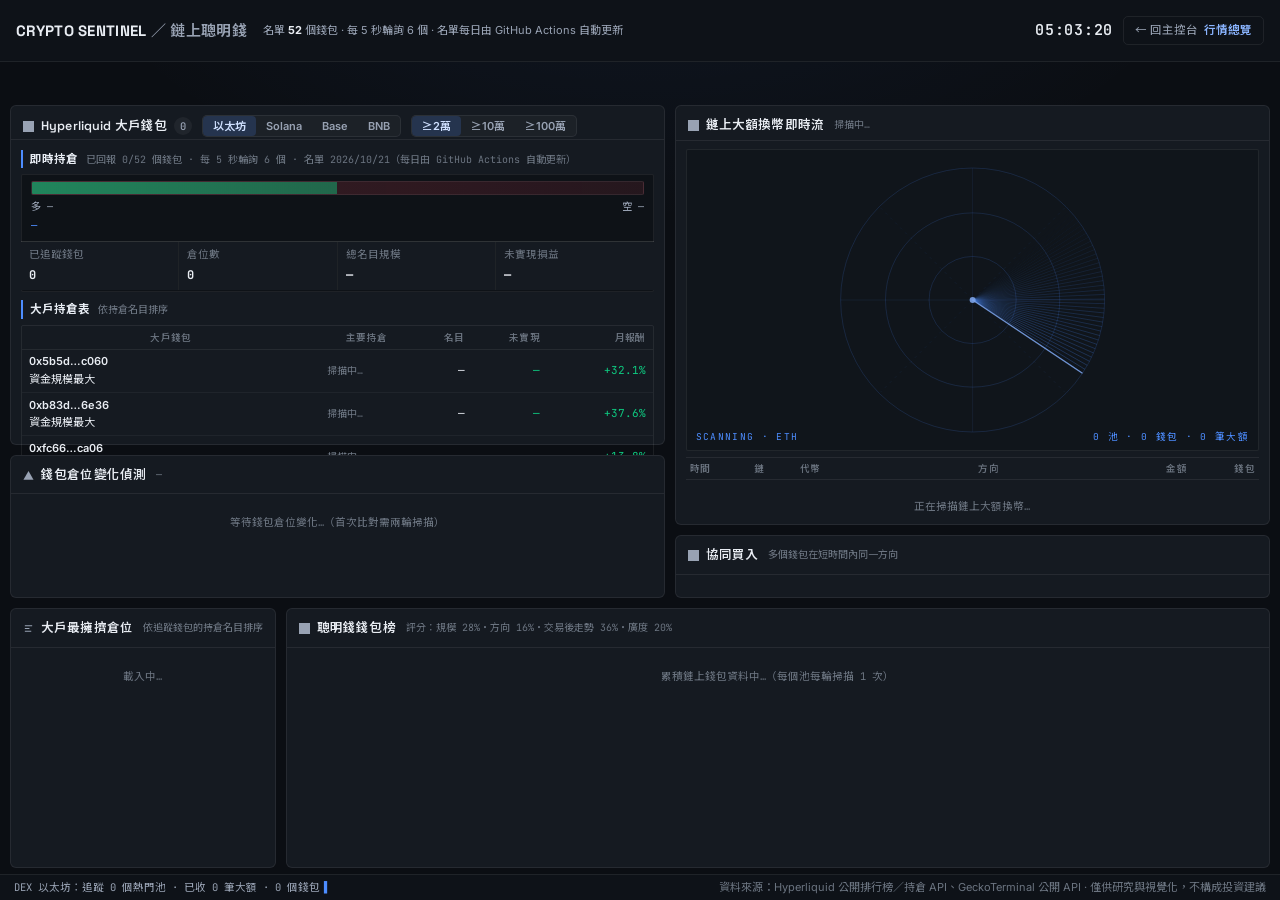
==== onchain.html @ c98b4476 "鏈上聰明錢追蹤改為獨立頁 onchain.html：抽出共用 chainboot.js、主控台改為精簡入口卡（不再輪詢鏈上資料）、S.fit 移到 util.js、面板 class 加 oc- 前綴避" ====
<!DOCTYPE html>
<html lang="zh-Hant">
<head>
<meta charset="UTF-8">
<meta name="viewport" content="width=device-width, initial-scale=1">
<title>鏈上聰明錢追蹤 · CRYPTO SENTINEL</title>
<meta name="description" content="鏈上聰明錢獨立監控頁：Hyperliquid 大戶錢包即時持倉與倉位變化偵測、DEX 大額換幣即時流、聰明錢錢包評分榜。">
<link rel="stylesheet" href="assets/css/fonts.css">
<link rel="stylesheet" href="assets/css/main.css">
<link rel="stylesheet" href="assets/css/fx.css">
<link rel="stylesheet" href="assets/css/v2.css">
<link rel="stylesheet" href="assets/css/v3.css">
<link rel="stylesheet" href="assets/css/onchain.css">
</head>
<body>

<!-- ── 頁首 ─────────────────────────────────────────────── -->
<div class="hud oc-hud">
  <div class="hud-brand">
    <h1><span class="dot"></span>CRYPTO SENTINEL <b>／ 鏈上聰明錢</b></h1>
  </div>
  <div class="oc-status" id="ocListMeta">名單載入中…</div>
  <div class="oc-actions">
    <div class="clock"><span id="ocClock">--:--:--</span><small id="ocDate">台北</small></div>
    <a class="oc-back" href="index.html">← 回主控台 <b>行情總覽</b></a>
  </div>
</div>

<div class="oc-note">
  <b>這一頁在追蹤什麼：</b>
  ① Hyperliquid 上大戶錢包的<b>即時持倉</b>（每 5 秒輪詢，倉位增減、平倉、翻倉都會變成事件）；
  ② 以太坊／Solana／Base／BNB 各鏈的<b>大額換幣即時流</b>（GeckoTerminal 熱門池逐池掃描，附錢包地址）；
  ③ 在鏈上頻繁操作且交易後價格上漲的<b>聰明錢錢包評分榜</b>。
  錢包標籤是<b>行為分類</b>（吸籌／派發／追高），不是地址身分認定。
</div>

<!-- ── 三欄主體 ─────────────────────────────────────────── -->
<main class="oc-page">

  <!-- 欄 A：大戶即時持倉 + 倉位變化 -->
  <section class="oc-col a">
    <div class="panel oc-grow">
      <div class="panel-head">
        <h2><i class="ic ic-chain"></i>Hyperliquid 大戶錢包<span class="count" id="chainCount">0</span></h2>
        <div class="seg seg-sm" id="chainSeg">
          <button data-chain="eth" class="on">以太坊</button>
          <button data-chain="solana">Solana</button>
          <button data-chain="base">Base</button>
          <button data-chain="bsc">BNB</button>
        </div>
        <div class="seg seg-sm" id="chainMin">
          <button data-min="20000" class="on">≥2萬</button>
          <button data-min="100000" title="DEX 大型換幣">≥10萬</button>
          <button data-min="1000000" title="鏈上巨鯨">≥100萬</button>
        </div>
      </div>
      <div class="chain-col">
        <div class="sub-head">
          <b>即時持倉</b>
          <span class="mini" id="hlMeta">—</span>
        </div>
        <div class="agg-wrap">
          <div class="agg-bar"><i id="aggFill"></i></div>
          <div class="agg-labels"><span id="aggLong">多 —</span><span id="aggRatio">—</span><span id="aggShort">空 —</span></div>
          <div class="agg-stats">
            <div><label>已追蹤錢包</label><b id="aggWallets">0</b></div>
            <div><label>倉位數</label><b id="aggPos">0</b></div>
            <div><label>總名目規模</label><b id="aggNotional">—</b></div>
            <div><label>未實現損益</label><b id="aggUpnl">—</b></div>
          </div>
        </div>
        <div class="sub-head"><b>大戶持倉表</b><span class="mini" id="hlTableNote">依持倉名目排序</span></div>
        <div class="hl-table-wrap">
          <table class="hl">
            <thead><tr><th>大戶錢包</th><th>主要持倉</th><th class="ta-r">名目</th><th class="ta-r">未實現</th><th class="ta-r">月報酬</th></tr></thead>
            <tbody id="hlBody"></tbody>
          </table>
        </div>
      </div>
    </div>

    <div class="panel oc-events">
      <div class="panel-head">
        <h2><i class="ic ic-alert"></i>錢包倉位變化偵測</h2>
        <span class="mini" id="hlEventMeta">—</span>
      </div>
      <div class="chain-col">
        <div class="hl-events" id="hlEvents"><div class="empty">等待錢包倉位變化…（首次比對需兩輪掃描）</div></div>
      </div>
    </div>
  </section>

  <!-- 欄 B：鏈上大額換幣即時流 -->
  <section class="oc-col b">
    <div class="panel oc-tape">
      <div class="panel-head">
        <h2><i class="ic ic-chain"></i>鏈上大額換幣即時流</h2>
        <span class="mini" id="dexMeta">掃描中…</span>
        <span class="mini" id="chainMeta"></span>
      </div>
      <div class="chain-col">
        <div class="radar-wrap">
          <canvas id="radar"></canvas>
          <div class="radar-hud">
            <span id="radarStatus">SCANNING</span>
            <span id="radarStat">—</span>
          </div>
        </div>
        <div class="chain-tape-head">
          <span>時間</span><span>鏈</span><span>代幣</span><span>方向</span><span class="ta-r">金額</span><span class="ta-r">錢包</span>
        </div>
        <div class="chain-tape" id="chainTape"><div class="empty">正在掃描鏈上大額換幣…</div></div>
      </div>
    </div>

    <div class="panel oc-cobuy">
      <div class="panel-head"><h2><i class="ic ic-smart"></i>協同買入</h2><span class="mini">多個錢包在短時間內同一方向</span></div>
      <div class="chain-col"><div class="cobuy" id="coBuyList"></div></div>
    </div>
  </section>

  <!-- 欄 C：擁擠倉位 + 錢包評分 -->
  <section class="oc-col c">
    <div class="panel oc-bars">
      <div class="panel-head"><h2><i class="ic ic-book"></i>大戶最擁擠倉位</h2><span class="mini" id="coinMeta">依追蹤錢包的持倉名目排序</span></div>
      <div class="chain-col"><div class="coin-bars" id="coinBars"><div class="empty">載入中…</div></div></div>
    </div>

    <div class="panel oc-wallets">
      <div class="panel-head">
        <h2><i class="ic ic-smart"></i>聰明錢錢包榜</h2>
        <span class="mini" id="walletMeta" title="分數＝交易規模 28% + 買賣方向 16% + 交易後價格變化 36% + 代幣廣度 20%">評分：規模 28%・方向 16%・交易後走勢 36%・廣度 20%</span>
      </div>
      <div class="chain-col"><div class="wallet-list" id="walletList"><div class="empty">累積鏈上錢包資料中…</div></div></div>
    </div>
  </section>
</main>

<div class="toasts" id="toasts" aria-live="polite"></div>
<div class="overlay" id="walletOverlay" hidden><div class="overlay-card" id="overlayCard"></div></div>

<div class="statusbar">
  <div class="ticker" id="statusTicker"><span>鏈上情報啟動中…</span></div>
  <div class="disc">資料來源：Hyperliquid 公開排行榜／持倉 API、GeckoTerminal 公開 API · 僅供研究與視覺化，不構成投資建議</div>
</div>

<script src="js/util.js"></script>
<script src="js/api.js"></script>
<script src="js/analytics.js"></script>
<script src="js/onchain.js"></script>
<script src="js/chainui.js"></script>
<script src="js/fx.js"></script>
<script src="js/chainboot.js"></script>
<script>
/* 獨立頁啟動：只跑鏈上子系統（不連行情 WebSocket、不抓全市場資料） */
(function () {
  const S = window.SENTINEL, U = S.util, OC = S.onchain;
  S.ready(function () {
    // 時鐘
    const ck = document.getElementById('ocClock'), dt = document.getElementById('ocDate');
    const tick = () => {
      const d = new Date();
      if (ck) ck.textContent = d.toLocaleTimeString('zh-TW', { hour12: false });
      if (dt) dt.textContent = '台北 · ' + d.toLocaleDateString('zh-TW');
    };
    tick(); setInterval(tick, 1000);

    // 雷達
    if (S.fx.initRadar) S.fx.initRadar(document.getElementById('radar'));

    // 名單狀態
    const lm = document.getElementById('ocListMeta');
    const showList = () => {
      const w = OC.hl.wallets;
      if (lm && w.length) lm.innerHTML = '名單 <b>' + w.length + '</b> 個錢包 · 每 5 秒輪詢 6 個 · 名單每日由 GitHub Actions 自動更新';
    };
    S.on('hl-wallets', showList);

    // 狀態列
    const tk = document.getElementById('statusTicker');
    setInterval(() => {
      if (!tk) return;
      const a = OC.hl.agg;
      const msgs = [
        a && a.wallets ? '鏈上大戶 ' + a.wallets + ' 個錢包 / ' + a.positions + ' 個倉位：多 $' + U.money(a.longUsd) + '、空 $' + U.money(a.shortUsd) : '大戶持倉載入中…',
        'DEX ' + OC.chainLabel(OC.dex.chain) + '：追蹤 ' + OC.dex.pools.length + ' 個熱門池 · 已收 ' + OC.dex.trades.length + ' 筆大額 · ' + OC.dex.wallets.size + ' 個錢包',
        '倉位變化事件 ' + OC.hl.events.length + ' 筆 · 錢包評分樣本 ' + OC.dex.wallets.size + ' 個'
      ];
      tk.innerHTML = '<span>' + msgs[Math.floor(Date.now() / 5000) % msgs.length] + '</span>';
    }, 1000);

    S.chainBoot.wire();
    S.chainBoot.initDom();
    S.chainBoot.start();
  });

  /* 自動化檢查用 */
  window.__SENTINEL_STATUS = () => ({
    page: 'onchain',
    wallets: OC.hl.wallets.length, states: OC.hl.states.size, polled: OC.hl.polled,
    agg: OC.hl.agg ? { wallets: OC.hl.agg.wallets, positions: OC.hl.agg.positions, longUsd: Math.round(OC.hl.agg.longUsd), shortUsd: Math.round(OC.hl.agg.shortUsd) } : null,
    hlRows: document.querySelectorAll('#hlBody tr').length,
    events: OC.hl.events.length, eventRows: document.querySelectorAll('#hlEvents .hle').length,
    dexChain: OC.dex.chain, dexPools: OC.dex.pools.length, dexTrades: OC.dex.trades.length, dexWallets: OC.dex.wallets.size,
    tapeRows: document.querySelectorAll('#chainTape .ctrow').length,
    walletRows: document.querySelectorAll('#walletList .wl').length,
    coinBars: document.querySelectorAll('#coinBars .coin-bar').length,
    radarPings: OC.radar.pings.length,
    hlSource: S.api.hlSource, hlNote: S.api.hlNote,
    errors: S.errors.slice(-10)
  });
})();
</script>
</body>
</html>
---- assets/css/fonts.css ----
/* ══════════════════════════════════════════════════════════
   CRYPTO SENTINEL — self-hosted webfonts（離線可用，執行期不連 CDN）
   Inter           UI / 內文        (latin subset)
   Space Grotesk   標題 / 顯示字     (latin subset)
   JetBrains Mono  數字 / 表格       (latin subset)
   Noto Sans TC    中文（只打包介面實際用到的字，跨機器外觀一致）
   重新產生：python scripts/fetch_fonts.py
   ══════════════════════════════════════════════════════════ */
@font-face{font-family:'Inter';font-style:normal;font-weight:400 700;font-display:swap;src:url('../fonts/Inter.woff2') format('woff2');unicode-range:U+0000-00FF,U+0131,U+0152-0153,U+02BB-02BC,U+02C6,U+02DA,U+02DC,U+0304,U+0308,U+0329,U+2000-206F,U+20AC,U+2122,U+2191,U+2193,U+2212,U+2215,U+FEFF,U+FFFD}
@font-face{font-family:'Space Grotesk';font-style:normal;font-weight:500 700;font-display:swap;src:url('../fonts/SpaceGrotesk.woff2') format('woff2');unicode-range:U+0000-00FF,U+0131,U+0152-0153,U+02BB-02BC,U+02C6,U+02DA,U+02DC,U+0304,U+0308,U+0329,U+2000-206F,U+20AC,U+2122,U+2191,U+2193,U+2212,U+2215,U+FEFF,U+FFFD}
@font-face{font-family:'JetBrains Mono';font-style:normal;font-weight:400 700;font-display:swap;src:url('../fonts/JetBrainsMono.woff2') format('woff2');unicode-range:U+0000-00FF,U+0131,U+0152-0153,U+02BB-02BC,U+02C6,U+02DA,U+02DC,U+0304,U+0308,U+0329,U+2000-206F,U+20AC,U+2122,U+2191,U+2193,U+2212,U+2215,U+FEFF,U+FFFD}
@font-face{font-family:'Noto Sans TC';font-style:normal;font-weight:300 900;font-display:swap;src:url('../fonts/NotoSansTC.woff2') format('woff2')}
---- assets/css/main.css ----
/* ══════════════════════════════════════════════════════════════
   CRYPTO SENTINEL — sci-fi monitoring terminal
   ══════════════════════════════════════════════════════════════ */
:root{
  --bg:#04060d;
  --bg2:#070c18;
  --panel:rgba(16,19,25,.72);
  --panel-solid:#0a1120;
  --panel-hi:rgba(24,44,72,.55);
  --line:rgba(77,141,255,.16);
  --line-2:rgba(77,141,255,.32);
  --cy:#4d8dff;
  --cy-2:#8ab4ff;
  --cy-dim:#2e4a78;
  --mg:#a78bfa;
  --gn:#0ecb81;
  --gn-dim:#0a925d;
  --rd:#ff4d6d;
  --am:#f5a524;
  --tx:#c6e4f2;
  --tx-2:#8fb2c9;
  --tx-3:#5d7d94;
  /* 字型策略（2026-10-21 定案）
     Inter           英文／數字內文          Space Grotesk  標題
     JetBrains Mono  數字、表格、價格        Noto Sans TC   中文（已打包子集）
     中文一定要排在 system-ui 前面：否則中文字元會落到系統字（Windows 微軟正黑體、
     macOS 蘋方、Linux 文泉驛），中英混排看起來就會像兩套骨架拼起來的。 */
  --mono:'JetBrains Mono','Noto Sans TC',ui-monospace,'SFMono-Regular',Consolas,monospace;
  --disp:'Space Grotesk','Inter','Noto Sans TC',system-ui,sans-serif;
  --ui:'Inter','Noto Sans TC',system-ui,-apple-system,'PingFang TC','Microsoft JhengHei UI',sans-serif;
  --cjk:'Noto Sans TC','PingFang TC','Microsoft JhengHei UI',-apple-system,sans-serif;
  --r:3px;
}
*{box-sizing:border-box;margin:0;padding:0}
html,body{height:100%}
body{
  background:var(--bg);
  color:var(--tx);
  font-family:var(--ui);
  font-size:13px;
  line-height:1.45;
  overflow:hidden;
  -webkit-font-smoothing:antialiased;
}
body::before{
  content:'';position:fixed;inset:0;z-index:0;pointer-events:none;
  background:
    radial-gradient(1100px 620px at 12% -8%, rgba(46,74,120,.22), transparent 60%),
    radial-gradient(900px 520px at 92% 6%, rgba(167,139,250,.13), transparent 60%),
    radial-gradient(1200px 800px at 50% 120%, rgba(14,203,129,.08), transparent 60%),
    linear-gradient(180deg,#04060d 0%,#060a14 45%,#04060d 100%);
}
#starfield{position:fixed;inset:0;z-index:1;pointer-events:none;opacity:.55}
.vignette{position:fixed;inset:0;z-index:2;pointer-events:none;
  background:radial-gradient(120% 100% at 50% 50%, transparent 45%, rgba(0,0,0,.55) 100%);}
.scanlines{position:fixed;inset:0;z-index:3;pointer-events:none;opacity:.35;
  background:repeating-linear-gradient(180deg,rgba(255,255,255,.028) 0 1px,transparent 1px 3px);
  mix-blend-mode:overlay;animation:scanmove 9s linear infinite}
@keyframes scanmove{from{background-position-y:0}to{background-position-y:180px}}
.corner-frame{position:fixed;inset:8px;z-index:4;pointer-events:none}
.corner-frame i{position:absolute;width:26px;height:26px;border:1px solid var(--line-2);opacity:.8}
.corner-frame i:nth-child(1){top:0;left:0;border-right:0;border-bottom:0}
.corner-frame i:nth-child(2){top:0;right:0;border-left:0;border-bottom:0}
.corner-frame i:nth-child(3){bottom:0;left:0;border-right:0;border-top:0}
.corner-frame i:nth-child(4){bottom:0;right:0;border-left:0;border-top:0}

::-webkit-scrollbar{width:8px;height:8px}
::-webkit-scrollbar-track{background:rgba(255,255,255,.03)}
::-webkit-scrollbar-thumb{background:linear-gradient(180deg,var(--cy-dim),rgba(46,74,120,.3));border-radius:4px}
::-webkit-scrollbar-thumb:hover{background:var(--cy-dim)}

/* ── boot ─────────────────────────────────────────────────── */
.boot{position:fixed;inset:0;z-index:100;display:flex;align-items:center;justify-content:center;
  background:radial-gradient(600px 400px at 50% 45%,#08131f,#04060d 70%);
  transition:opacity .7s ease, visibility .7s}
.boot.done{opacity:0;visibility:hidden}
.boot-inner{width:min(680px,88vw);text-align:left}
.boot-logo{font-family:var(--disp);font-weight:700;font-size:clamp(26px,4.4vw,46px);letter-spacing:.1em;
  color:#f2f5fa;text-shadow:0 0 26px rgba(77,141,255,.65)}
.boot-logo b{color:var(--cy);font-weight:900}
.boot-sub{font-family:var(--mono);color:var(--tx-3);letter-spacing:.22em;font-size:10px;margin:6px 0 22px}
.bootlog{font-family:var(--mono);font-size:12px;color:var(--tx-2);white-space:pre-wrap;height:168px;overflow:hidden;
  border-left:1px solid var(--line);padding-left:14px;
  background:linear-gradient(90deg,rgba(77,141,255,.05),transparent)}
.bootlog .ok{color:var(--gn)}
.bootlog .hi{color:var(--cy)}
.boot-bar{height:2px;background:rgba(77,141,255,.14);margin:16px 0 8px;overflow:hidden}
.boot-bar i{display:block;height:100%;width:0;background:linear-gradient(90deg,var(--cy),var(--mg));box-shadow:0 0 12px var(--cy)}
.boot-hint{font-family:var(--mono);font-size:10px;color:var(--tx-3);letter-spacing:.16em}
.boot.fail .boot-hint{color:var(--am)}

/* ── layout ───────────────────────────────────────────────── */
.hud{position:relative;z-index:10;display:flex;align-items:center;gap:18px;
  height:62px;padding:0 18px;border-bottom:1px solid var(--line);
  background:linear-gradient(180deg,rgba(14,17,23,.95),rgba(11,13,18,.7));
  backdrop-filter:blur(6px)}
.hud-brand{display:flex;align-items:center;gap:11px;min-width:270px}
.hud-brand .dot{width:9px;height:9px;border-radius:50%;background:var(--cy);box-shadow:0 0 12px var(--cy);
  animation:blip 2.4s ease-in-out infinite}
@keyframes blip{0%,100%{opacity:1;transform:scale(1)}50%{opacity:.35;transform:scale(.78)}}
.hud-brand h1{font-family:var(--disp);font-weight:700;font-size:17px;letter-spacing:.08em;color:#eef2f7;line-height:1}
.hud-brand h1 b{color:var(--cy);font-weight:700}
.hud-brand p{font-size:10.5px;color:var(--tx-3);letter-spacing:.08em;margin-top:3px}
.hud-stats{display:flex;gap:6px;flex:1;overflow:hidden}
.stat{flex:1;min-width:0;padding:5px 10px;border:1px solid var(--line);border-radius:var(--r);
  background:linear-gradient(180deg,rgba(77,141,255,.05),transparent)}
.stat label{display:block;font-size:9.5px;color:var(--tx-3);letter-spacing:.1em}
.stat b{display:block;font-family:var(--mono);font-size:13.5px;color:#eef2f7;white-space:nowrap;overflow:hidden;text-overflow:ellipsis}
.stat b.up{color:var(--gn)} .stat b.down{color:var(--rd)} .stat b.warn{color:var(--am)}
.hud-right{display:flex;align-items:center;gap:14px}
.clock{text-align:right}
.clock span{font-family:var(--mono);font-size:19px;color:var(--cy-2);text-shadow:0 0 14px rgba(77,141,255,.5);letter-spacing:.05em}
.clock small{display:block;font-size:9.5px;color:var(--tx-3);letter-spacing:.14em}
.pills{display:flex;flex-direction:column;gap:4px;align-items:flex-end}
.pill{display:inline-flex;align-items:center;gap:6px;font-family:var(--mono);font-size:9.5px;letter-spacing:.1em;
  padding:2px 8px;border:1px solid var(--line);border-radius:var(--r);color:var(--tx-2);white-space:nowrap}
.pill i{width:6px;height:6px;border-radius:50%;background:var(--tx-3)}
.pill[data-state="ok"]{color:var(--gn);border-color:rgba(14,203,129,.35)}
.pill[data-state="ok"] i{background:var(--gn);box-shadow:0 0 8px var(--gn)}
.pill[data-state="wait"]{color:var(--am);border-color:rgba(245,165,36,.3)}
.pill[data-state="wait"] i{background:var(--am);animation:blip 1s infinite}
.pill[data-state="off"]{color:var(--rd);border-color:rgba(246,70,93,.35)}
.pill[data-state="off"] i{background:var(--rd)}
#pillVer{color:var(--tx-3)}

/* 檢視切換：市場行情（三欄）／鏈上大戶（整頁） */
.viewtabs{position:relative;z-index:10;display:flex;align-items:center;gap:8px;height:42px;
  padding:0 16px;border-bottom:1px solid var(--line);
  background:linear-gradient(180deg,rgba(14,17,23,.92),rgba(11,13,18,.55));backdrop-filter:blur(6px)}
.vtab{display:inline-flex;align-items:center;gap:7px;height:28px;padding:0 14px;font-family:var(--ui);
  font-size:12px;font-weight:600;letter-spacing:.03em;color:var(--tx-2);background:rgba(255,255,255,.02);
  border:1px solid var(--line);border-radius:var(--r);cursor:pointer;transition:.18s}
.vtab .ic{background:currentColor;opacity:.9}
.vtab:hover{color:var(--cy-2);border-color:var(--line-2);background:rgba(77,141,255,.07)}
.vtab.on{color:#0b0e13;background:linear-gradient(180deg,var(--cy),#3b7bff);border-color:transparent;
  box-shadow:0 0 18px -5px rgba(77,141,255,.85)}
.vtab-badge{font-family:var(--mono);font-size:10.5px;padding:0 6px;border-radius:2px;
  background:rgba(0,0,0,.3);color:inherit}
.vt-meta{margin-left:auto;font-family:var(--mono);font-size:10px;color:var(--tx-3);
  white-space:nowrap;overflow:hidden;text-overflow:ellipsis}

.views{position:relative;z-index:10;padding:10px;height:calc(100vh - 62px - 42px - 26px)}
.view{display:grid;gap:10px;height:100%;min-height:0}
.view[hidden]{display:none}
.view-market{grid-template-columns:346px minmax(0,1fr) 372px}
.view-onchain{grid-template-columns:minmax(0,1fr)}
.col{display:flex;flex-direction:column;gap:10px;min-height:0;min-width:0}
.col-a{overflow:hidden}
.col-b{overflow-y:auto;overflow-x:hidden;padding-right:2px}
.col-c{overflow-y:auto;overflow-x:hidden;padding-right:2px}
/* 面板是 flex 子項時不可壓縮（min-height:0 + flex-shrink:1 會把面板壓成 2px，
   內容因此溢出到視窗外、整區看不到） */
.col-b>*,.col-c>*{flex:0 0 auto}
.row2{display:grid;grid-template-columns:minmax(0,1.15fr) minmax(0,1fr);gap:10px}

/* ── panels ───────────────────────────────────────────────── */
.panel{position:relative;background:var(--panel);border:1px solid var(--line);border-radius:var(--r);
  backdrop-filter:blur(5px);display:flex;flex-direction:column;min-height:0;
  box-shadow:0 0 0 1px rgba(0,0,0,.35) inset, 0 10px 30px -18px rgba(0,0,0,.9);
  animation:panelIn .55s cubic-bezier(.16,.84,.34,1) both}
.panel::before,.panel::after{content:'';position:absolute;width:12px;height:12px;pointer-events:none;opacity:.85}
.panel::before{top:-1px;left:-1px;border-top:1.5px solid var(--cy);border-left:1.5px solid var(--cy)}
.panel::after{bottom:-1px;right:-1px;border-bottom:1.5px solid var(--cy);border-right:1.5px solid var(--cy)}
@keyframes panelIn{from{opacity:0;transform:translateY(10px) scale(.995)}to{opacity:1;transform:none}}
.panel-grow{flex:1;min-height:0}
.panel-head{display:flex;align-items:center;gap:10px;padding:8px 11px;border-bottom:1px solid var(--line);
  background:linear-gradient(90deg,rgba(77,141,255,.07),transparent 70%);flex-wrap:wrap}
.panel-head h2{font-family:var(--disp);font-size:12.5px;font-weight:700;letter-spacing:.055em;color:#e6ebf2;
  display:flex;align-items:center;gap:7px;text-transform:uppercase}
.panel-head h2 .count{font-family:var(--mono);font-size:10px;color:var(--cy);background:rgba(77,141,255,.12);
  border:1px solid var(--line-2);border-radius:2px;padding:0 5px;letter-spacing:0}
.mini{font-family:var(--mono);font-size:9.5px;color:var(--tx-3);letter-spacing:.05em}
.panel-foot{padding:6px 11px;border-top:1px solid var(--line);font-family:var(--mono);font-size:10px;color:var(--tx-3);
  display:flex;gap:10px;flex-wrap:wrap}
.panel-foot b{color:var(--cy)}
.ic{width:12px;height:12px;display:inline-block;background:var(--cy);opacity:.85;
  -webkit-mask-size:contain;mask-size:contain;-webkit-mask-repeat:no-repeat;mask-repeat:no-repeat;
  -webkit-mask-position:center;mask-position:center}
.ic-scan{-webkit-mask-image:url("data:image/svg+xml,%3Csvg xmlns='http://www.w3.org/2000/svg' viewBox='0 0 24 24' fill='none' stroke='black' stroke-width='2.4'%3E%3Cpath d='M3 12h4l2-5 3 10 2-5h7'/%3E%3C/svg%3E");mask-image:url("data:image/svg+xml,%3Csvg xmlns='http://www.w3.org/2000/svg' viewBox='0 0 24 24' fill='none' stroke='black' stroke-width='2.4'%3E%3Cpath d='M3 12h4l2-5 3 10 2-5h7'/%3E%3C/svg%3E")}
.ic-book{-webkit-mask-image:url("data:image/svg+xml,%3Csvg xmlns='http://www.w3.org/2000/svg' viewBox='0 0 24 24' fill='none' stroke='black' stroke-width='2.2'%3E%3Cpath d='M4 6h16M4 12h10M4 18h14'/%3E%3C/svg%3E");mask-image:url("data:image/svg+xml,%3Csvg xmlns='http://www.w3.org/2000/svg' viewBox='0 0 24 24' fill='none' stroke='black' stroke-width='2.2'%3E%3Cpath d='M4 6h16M4 12h10M4 18h14'/%3E%3C/svg%3E")}
.ic-heat{-webkit-mask-image:url("data:image/svg+xml,%3Csvg xmlns='http://www.w3.org/2000/svg' viewBox='0 0 24 24' fill='black'%3E%3Crect x='3' y='4' width='5' height='16' opacity='.5'/%3E%3Crect x='10' y='7' width='4' height='13' opacity='.85'/%3E%3Crect x='16' y='3' width='5' height='17'/%3E%3C/svg%3E");mask-image:url("data:image/svg+xml,%3Csvg xmlns='http://www.w3.org/2000/svg' viewBox='0 0 24 24' fill='black'%3E%3Crect x='3' y='4' width='5' height='16' opacity='.5'/%3E%3Crect x='10' y='7' width='4' height='13' opacity='.85'/%3E%3Crect x='16' y='3' width='5' height='17'/%3E%3C/svg%3E")}
.ic-brain{-webkit-mask-image:url("data:image/svg+xml,%3Csvg xmlns='http://www.w3.org/2000/svg' viewBox='0 0 24 24' fill='none' stroke='black' stroke-width='2'%3E%3Ccircle cx='12' cy='12' r='8'/%3E%3Cpath d='M12 4v16M4 12h16'/%3E%3C/svg%3E");mask-image:url("data:image/svg+xml,%3Csvg xmlns='http://www.w3.org/2000/svg' viewBox='0 0 24 24' fill='none' stroke='black' stroke-width='2'%3E%3Ccircle cx='12' cy='12' r='8'/%3E%3Cpath d='M12 4v16M4 12h16'/%3E%3C/svg%3E")}
.ic-whale{-webkit-mask-image:url("data:image/svg+xml,%3Csvg xmlns='http://www.w3.org/2000/svg' viewBox='0 0 24 24' fill='black'%3E%3Cpath d='M2 14c4 0 6-6 10-6s6 3 10 3v3c-6 0-9 4-13 4-3 0-6-1-7-4z'/%3E%3C/svg%3E");mask-image:url("data:image/svg+xml,%3Csvg xmlns='http://www.w3.org/2000/svg' viewBox='0 0 24 24' fill='black'%3E%3Cpath d='M2 14c4 0 6-6 10-6s6 3 10 3v3c-6 0-9 4-13 4-3 0-6-1-7-4z'/%3E%3C/svg%3E")}
.ic-pos{-webkit-mask-image:url("data:image/svg+xml,%3Csvg xmlns='http://www.w3.org/2000/svg' viewBox='0 0 24 24' fill='none' stroke='black' stroke-width='2'%3E%3Cpath d='M4 20V9M10 20V4M16 20v-7M22 20H2'/%3E%3C/svg%3E");mask-image:url("data:image/svg+xml,%3Csvg xmlns='http://www.w3.org/2000/svg' viewBox='0 0 24 24' fill='none' stroke='black' stroke-width='2'%3E%3Cpath d='M4 20V9M10 20V4M16 20v-7M22 20H2'/%3E%3C/svg%3E")}
.ic-liq{-webkit-mask-image:url("data:image/svg+xml,%3Csvg xmlns='http://www.w3.org/2000/svg' viewBox='0 0 24 24' fill='black'%3E%3Cpath d='M13 2 4 14h6l-1 8 9-12h-6z'/%3E%3C/svg%3E");mask-image:url("data:image/svg+xml,%3Csvg xmlns='http://www.w3.org/2000/svg' viewBox='0 0 24 24' fill='black'%3E%3Cpath d='M13 2 4 14h6l-1 8 9-12h-6z'/%3E%3C/svg%3E")}
.ic-alert{-webkit-mask-image:url("data:image/svg+xml,%3Csvg xmlns='http://www.w3.org/2000/svg' viewBox='0 0 24 24' fill='black'%3E%3Cpath d='M12 2 1 21h22z'/%3E%3C/svg%3E");mask-image:url("data:image/svg+xml,%3Csvg xmlns='http://www.w3.org/2000/svg' viewBox='0 0 24 24' fill='black'%3E%3Cpath d='M12 2 1 21h22z'/%3E%3C/svg%3E")}

/* ── segmented controls ───────────────────────────────────── */
.seg{display:inline-flex;border:1px solid var(--line);border-radius:var(--r);overflow:hidden;background:rgba(0,0,0,.3)}
.seg button{font-family:var(--ui);font-weight:600;font-size:11px;letter-spacing:.04em;color:var(--tx-3);
  background:transparent;border:0;border-right:1px solid var(--line);padding:3px 9px;cursor:pointer;transition:.18s}
.seg button:last-child{border-right:0}
.seg button:hover{color:var(--cy-2);background:rgba(77,141,255,.08)}
.seg button.on{color:#0b0e13;background:linear-gradient(180deg,var(--cy),#3b7bff);font-weight:700;
  box-shadow:0 0 14px -2px rgba(77,141,255,.6)}
.seg-sm button{font-size:10px;padding:2px 7px}
.ghost{font-family:var(--ui);font-size:10.5px;color:var(--tx-3);background:transparent;
  border:1px solid var(--line);border-radius:var(--r);padding:2px 8px;cursor:pointer}
.ghost:hover{color:var(--rd);border-color:rgba(246,70,93,.4)}

/* ── scanner ──────────────────────────────────────────────── */
.scan-filter{display:flex;gap:8px;align-items:center;padding:8px 11px 0}
.scan-filter input{flex:1;background:rgba(0,0,0,.45);border:1px solid var(--line);border-radius:var(--r);
  color:var(--tx);font-family:var(--mono);font-size:11.5px;padding:5px 9px;outline:none}
.scan-filter input:focus{border-color:var(--line-2);box-shadow:0 0 12px -3px var(--cy)}
.scan-filter input::placeholder{color:var(--tx-3)}
.chk{display:flex;align-items:center;gap:5px;font-size:10.5px;color:var(--tx-3);white-space:nowrap;cursor:pointer}
.chk input{accent-color:var(--cy)}
.breadth{display:flex;height:5px;margin:8px 11px 0;border-radius:3px;overflow:hidden;background:rgba(255,255,255,.06)}
.breadth i{display:block;height:100%;transition:width .6s cubic-bezier(.2,.9,.3,1)}
.breadth i.b{background:linear-gradient(90deg,#0a925d,var(--gn))}
.breadth i.f{background:linear-gradient(90deg,#7a5210,var(--am))}
.breadth i.s{background:linear-gradient(90deg,#7d2230,var(--rd))}
.table-wrap{flex:1;overflow-y:auto;overflow-x:hidden;margin-top:6px;min-height:0}
table{width:100%;border-collapse:separate;border-spacing:0;font-family:var(--mono);font-size:11.5px}
.ta-l{text-align:left}.ta-r{text-align:right}.ta-c{text-align:center}
.scan thead th{position:sticky;top:0;z-index:2;background:linear-gradient(180deg,#0b1524,#0a1120);
  color:var(--tx-3);font-family:var(--ui);font-weight:600;font-size:10px;letter-spacing:.08em;
  padding:5px 8px;border-bottom:1px solid var(--line);text-transform:uppercase}
.scan tbody tr{cursor:pointer;transition:background .15s}
.scan tbody tr:hover{background:rgba(77,141,255,.07)}
.scan tbody tr.sel{background:linear-gradient(90deg,rgba(77,141,255,.16),rgba(77,141,255,.02));
  box-shadow:inset 2px 0 0 var(--cy)}
.scan tbody td{padding:4px 8px;border-bottom:1px solid rgba(77,141,255,.07);white-space:nowrap;position:relative}
.scan .sym{display:flex;align-items:center;gap:6px;font-family:var(--ui);font-weight:600;color:#e9edf3;font-size:12px}
.scan .sym em{font-style:normal;color:var(--tx-3);font-size:9.5px;font-family:var(--mono)}
.scan .rk{color:var(--tx-3);font-size:9px;min-width:16px;display:inline-block;text-align:right}
.up{color:var(--gn)} .down{color:var(--rd)} .flat{color:var(--tx-2)}
.flash-up{animation:flashUp .9s ease-out}
.flash-down{animation:flashDown .9s ease-out}
@keyframes flashUp{0%{background:rgba(14,203,129,.42)}100%{background:transparent}}
@keyframes flashDown{0%{background:rgba(246,70,93,.38)}100%{background:transparent}}
.spark{width:56px;height:16px;display:block}
.smbadge{font-family:var(--mono);font-size:10px;padding:1px 5px;border-radius:2px;border:1px solid transparent}
.smbadge.bull{color:var(--gn);background:rgba(14,203,129,.12);border-color:rgba(14,203,129,.3)}
.smbadge.bear{color:var(--rd);background:rgba(246,70,93,.12);border-color:rgba(246,70,93,.3)}
.smbadge.neu{color:var(--tx-3);background:rgba(255,255,255,.05)}

/* ── chart ────────────────────────────────────────────────── */
.chart-panel{flex:0 0 auto}
.sym-block{display:flex;align-items:baseline;gap:8px}
.sym-block h2{font-size:16px;letter-spacing:.06em}
.sym-tag{font-family:var(--mono);font-size:9px;color:var(--cy);border:1px solid var(--line-2);border-radius:2px;padding:0 4px}
.price-block{display:flex;align-items:baseline;gap:9px;margin-left:6px}
.price-block b{font-family:var(--mono);font-size:22px;color:#f2f5fa;text-shadow:0 0 18px rgba(77,141,255,.35);
  transition:color .2s}
.price-block b.tick-up{color:var(--gn)} .price-block b.tick-down{color:var(--rd)}
.price-block .chg{font-family:var(--mono);font-size:13px}
.chart-stats{display:grid;grid-template-columns:repeat(4,1fr);gap:1px;background:var(--line);
  border-bottom:1px solid var(--line)}
.chart-stats>div{background:rgba(12,15,20,.85);padding:5px 10px}
.chart-stats label{display:block;font-size:9.5px;color:var(--tx-3);letter-spacing:.06em}
.chart-stats b{font-family:var(--mono);font-size:12.5px;color:#e4e9f0}
.canvas-wrap{position:relative;width:100%}
#chart{display:block;width:100%;height:300px}
.chart-hover{position:absolute;inset:0;pointer-events:none}
.chart-tip{position:absolute;z-index:5;background:rgba(10,13,18,.96);border:1px solid var(--line-2);
  border-radius:var(--r);padding:6px 9px;font-family:var(--mono);font-size:10.5px;color:var(--tx);
  pointer-events:none;white-space:pre;box-shadow:0 8px 26px -10px #000;transform:translate(-50%,-115%)}
.chart-badge{position:absolute;top:8px;left:9px;font-family:var(--mono);font-size:9.5px;letter-spacing:.16em;
  color:var(--cy);border:1px solid var(--line-2);border-radius:2px;padding:1px 6px;
  background:rgba(10,13,18,.8);display:flex;align-items:center;gap:5px}
.chart-badge::before{content:'';width:6px;height:6px;border-radius:50%;background:var(--cy);box-shadow:0 0 8px var(--cy);
  animation:blip 1.6s infinite}
.chart-legend{display:flex;gap:14px;align-items:center;padding:5px 11px;font-family:var(--mono);font-size:10px;color:var(--tx-3)}
.chart-legend .lg::before{content:'';display:inline-block;width:9px;height:2px;margin-right:5px;vertical-align:middle}
.lg-c::before{background:var(--cy)} .lg-v::before{background:var(--mg)}
.lg-w::before{background:var(--am)} .lg-x::before{background:var(--rd)}
.chart-legend .lg-right{margin-left:auto;color:var(--tx-2)}

/* ── order book ───────────────────────────────────────────── */
.imb-wrap{padding:8px 11px 4px}
.imb-bar{position:relative;height:16px;border:1px solid var(--line);border-radius:2px;overflow:hidden;
  background:linear-gradient(90deg,rgba(246,70,93,.18),rgba(246,70,93,.1))}
.imb-bar i{position:absolute;left:0;top:0;bottom:0;width:50%;
  background:linear-gradient(90deg,rgba(14,203,129,.55),rgba(14,203,129,.22));
  transition:width .55s cubic-bezier(.2,.9,.3,1)}
.imb-labels{display:flex;justify-content:space-between;font-family:var(--mono);font-size:10px;color:var(--tx-2);margin-top:4px}
.imb-labels span:nth-child(2){color:var(--cy);font-size:11px}
.imb-bands{display:grid;grid-template-columns:repeat(3,1fr);gap:6px;padding:6px 11px 8px}
.band{border:1px solid var(--line);border-radius:2px;padding:4px 6px;background:rgba(0,0,0,.28)}
.band label{display:block;font-size:9px;color:var(--tx-3)}
.band b{font-family:var(--mono);font-size:11.5px}
.band i{display:block;height:3px;margin-top:3px;background:rgba(255,255,255,.08);position:relative}
.band i::after{content:'';position:absolute;left:0;top:0;bottom:0;width:var(--w,50%);
  background:linear-gradient(90deg,var(--gn),var(--cy));transition:width .5s}
.book-cols{display:flex;flex-direction:column;padding:0 11px 6px;max-height:300px;overflow-y:auto}
.book{font-size:11px}
.book thead th{color:var(--tx-3);font-family:var(--ui);font-size:9.5px;font-weight:600;padding:2px 5px;
  border-bottom:1px solid var(--line);text-transform:uppercase}
.book td{padding:1.5px 5px;position:relative;z-index:1}
.book tr{position:relative}
.book tr::before{content:'';position:absolute;inset:0;z-index:0;transition:width .22s linear;
  background:rgba(246,70,93,.16)}
.book tr.bid::before{background:rgba(14,203,129,.16)}
.book tr.whale::after{content:'◆';position:absolute;right:2px;top:0;font-size:8px;color:var(--am)}
.book td.px{color:var(--tx)}
.book .ask-px{color:var(--rd)} .book .bid-px{color:var(--gn)}
.book tr.newrow{animation:tapeIn .35s ease-out}
@keyframes tapeIn{from{opacity:0;transform:translateX(-6px)}to{opacity:1;transform:none}}
.spread{display:flex;justify-content:center;gap:12px;font-family:var(--mono);font-size:10.5px;color:var(--tx-2);
  padding:4px 0;border-top:1px solid var(--line);border-bottom:1px solid var(--line);margin:4px 0;
  background:linear-gradient(90deg,transparent,rgba(77,141,255,.07),transparent)}
.spread b{color:var(--cy-2)}
.walls{padding:0 11px 9px;display:flex;flex-direction:column;gap:4px}
.wall{display:flex;align-items:center;gap:8px;font-family:var(--mono);font-size:10.5px;padding:3px 7px;
  border:1px solid var(--line);border-radius:2px;background:rgba(0,0,0,.3);animation:tapeIn .4s}
.wall .tag{font-family:var(--ui);font-weight:700;font-size:9.5px;letter-spacing:.06em;padding:0 5px;border-radius:2px}
.wall.bid .tag{color:var(--gn);background:rgba(14,203,129,.14);border:1px solid rgba(14,203,129,.3)}
.wall.ask .tag{color:var(--rd);background:rgba(246,70,93,.14);border:1px solid rgba(246,70,93,.3)}
.wall .px{color:var(--tx-2)} .wall .sz{color:#e6fbff;margin-left:auto}
.wall .dist{color:var(--tx-3);font-size:9.5px}
.wall.spoof{border-color:rgba(245,165,36,.45);box-shadow:0 0 14px -6px var(--am)}

/* ── heatmap ──────────────────────────────────────────────── */
.heat-wrap{padding:6px 8px 0}
#heat{display:block;width:100%;height:232px;border:1px solid var(--line);border-radius:2px;background:#04070e}
.heat-legend{display:flex;align-items:center;gap:7px;padding:5px 11px;font-family:var(--mono);font-size:9.5px;color:var(--tx-3)}
.heat-legend i{flex:1;height:6px;border-radius:2px;
  background:linear-gradient(90deg,#0a1a2e,#124a63,#1c9fb8,#4ff0ff,#f5a524,#a78bfa)}
.mini-stats{display:grid;grid-template-columns:repeat(3,1fr);gap:1px;background:var(--line);border-top:1px solid var(--line)}
.mini-stats>div{background:rgba(12,15,20,.85);padding:5px 10px}
.mini-stats label{display:block;font-size:9.5px;color:var(--tx-3)}
.mini-stats b{font-family:var(--mono);font-size:12px;color:#e4e9f0}

/* ── alerts ───────────────────────────────────────────────── */
.alert-list{max-height:190px;overflow-y:auto;padding:7px 11px;display:flex;flex-direction:column;gap:5px}
.alert{display:flex;gap:9px;align-items:flex-start;padding:6px 9px;border:1px solid var(--line);border-radius:2px;
  background:rgba(0,0,0,.32);animation:alertIn .5s cubic-bezier(.16,.84,.34,1)}
@keyframes alertIn{from{opacity:0;transform:translateX(-14px)}to{opacity:1;transform:none}}
.alert .sev{font-family:var(--mono);font-size:9px;letter-spacing:.08em;padding:1px 5px;border-radius:2px;white-space:nowrap}
.alert.high{border-color:rgba(246,70,93,.4)} .alert.high .sev{color:#1a0207;background:var(--rd)}
.alert.mid{border-color:rgba(245,165,36,.35)} .alert.mid .sev{color:#1a1200;background:var(--am)}
.alert.low .sev{color:#0b0e13;background:var(--cy)}
.alert .body{flex:1;min-width:0}
.alert .body b{display:block;font-size:12px;color:#eef2f7;font-weight:600}
.alert .body span{font-size:11px;color:var(--tx-2)}
.alert .t{font-family:var(--mono);font-size:9.5px;color:var(--tx-3);white-space:nowrap}
.empty{padding:12px;text-align:center;color:var(--tx-3);font-family:var(--mono);font-size:10.5px}

/* ── smart money ──────────────────────────────────────────── */
.gauge-wrap{position:relative;padding:6px 0 0;display:flex;justify-content:center}
#gauge{display:block;width:100%;height:172px}
.gauge-center{position:absolute;left:0;right:0;top:56%;text-align:center;pointer-events:none}
.gauge-center b{display:block;font-family:var(--disp);font-size:32px;font-weight:700;color:#f2f5fa;
  text-shadow:0 0 22px rgba(77,141,255,.5);transition:color .4s}
.gauge-center small{display:block;font-family:var(--mono);font-size:8.5px;letter-spacing:.22em;color:var(--tx-3)}
.gauge-center .verdict{display:inline-block;margin-top:4px;font-family:var(--ui);font-weight:700;font-size:12px;
  letter-spacing:.1em;padding:1px 9px;border-radius:2px;border:1px solid var(--line-2);color:var(--cy);
  background:rgba(77,141,255,.08)}
.verdict.bull{color:var(--gn);border-color:rgba(14,203,129,.45);background:rgba(14,203,129,.1)}
.verdict.bear{color:var(--rd);border-color:rgba(246,70,93,.45);background:rgba(246,70,93,.1)}
.verdict.neu{color:var(--tx-2);border-color:var(--line);background:rgba(255,255,255,.04)}
.comp-list{padding:4px 11px 8px;display:flex;flex-direction:column;gap:5px}
.comp{display:grid;grid-template-columns:1fr 58px;gap:8px;align-items:center}
.comp label{font-size:10.5px;color:var(--tx-2);display:flex;justify-content:space-between}
.comp label i{font-style:normal;font-family:var(--mono);font-size:10px;color:var(--tx-3)}
.comp-bar{grid-column:1/2;height:5px;background:rgba(255,255,255,.06);border-radius:3px;overflow:hidden;position:relative}
.comp-bar i{position:absolute;top:0;bottom:0;left:50%;width:0;transition:all .6s cubic-bezier(.2,.9,.3,1)}
.comp-val{grid-row:1/3;display:flex;align-items:center;justify-content:flex-end;font-family:var(--mono);font-size:11px}
.note{padding:0 11px 10px;font-size:10px;color:var(--tx-3);line-height:1.5}
.note a{color:var(--cy)}

/* ── whale tape ───────────────────────────────────────────── */
.netflow{padding:8px 11px 6px;display:grid;grid-template-columns:repeat(3,1fr);gap:8px}
.nf-item{border:1px solid var(--line);border-radius:2px;padding:4px 7px;background:rgba(0,0,0,.28)}
.nf-item label{display:block;font-size:9.5px;color:var(--tx-3)}
.nf-item b{font-family:var(--mono);font-size:12.5px}
.nf-bar{grid-column:1/4;height:6px;border-radius:3px;background:linear-gradient(90deg,rgba(246,70,93,.5),rgba(255,255,255,.07),rgba(14,203,129,.5));position:relative}
.nf-bar i{position:absolute;top:-2px;bottom:-2px;width:3px;left:50%;background:#f2f5fa;box-shadow:0 0 10px #fff;
  transition:left .6s cubic-bezier(.2,.9,.3,1)}
.tape-head{display:grid;grid-template-columns:52px 34px 1fr 1fr 1fr;gap:6px;padding:3px 11px;
  font-family:var(--ui);font-size:9.5px;color:var(--tx-3);text-transform:uppercase;letter-spacing:.06em;
  border-top:1px solid var(--line);border-bottom:1px solid var(--line)}
.tape{max-height:268px;overflow-y:auto;padding:0 11px 8px}
.tape-sm{max-height:210px}
.trow{display:grid;grid-template-columns:52px 34px 1fr 1fr 1fr;gap:6px;font-family:var(--mono);font-size:11px;
  padding:2.5px 0;border-bottom:1px solid rgba(77,141,255,.06);animation:tapeIn .4s cubic-bezier(.16,.84,.34,1)}
.trow .side{font-weight:600}
.trow.buy .side{color:var(--gn)} .trow.sell .side{color:var(--rd)}
.trow.big{box-shadow:inset 0 0 0 1px rgba(245,165,36,.25);background:linear-gradient(90deg,rgba(245,165,36,.1),transparent)}
.trow.mega{box-shadow:inset 0 0 0 1px rgba(167,139,250,.45);background:linear-gradient(90deg,rgba(167,139,250,.16),transparent);
  animation:tapeIn .4s cubic-bezier(.16,.84,.34,1), pulseRow 1.6s ease-out 2}
@keyframes pulseRow{0%,100%{background:rgba(167,139,250,.05)}50%{background:rgba(167,139,250,.22)}}
.trow .t{color:var(--tx-3)}
.trow .amt{color:#eef2f7}
.trow.buy .amt{color:var(--gn)} .trow.sell .amt{color:var(--rd)}

/* ── positions ────────────────────────────────────────────── */
.kv{display:grid;grid-template-columns:1fr 1fr;gap:1px;background:var(--line);border-bottom:1px solid var(--line)}
.kv>div{background:rgba(12,15,20,.85);padding:6px 10px;position:relative}
.kv label{display:block;font-size:9.5px;color:var(--tx-3)}
.kv b{font-family:var(--mono);font-size:13px;color:#e6ebf2}
.kv i{font-style:normal;font-family:var(--mono);font-size:10px;margin-left:5px}
.oi-chart{padding:7px 11px 2px}
#oiChart{display:block;width:100%;height:84px}
.signal-box{padding:7px 11px 4px;display:flex;flex-direction:column;gap:5px;max-height:180px;overflow-y:auto}
.sig{display:flex;gap:8px;font-size:10.5px;line-height:1.45;padding:5px 8px;border-left:2px solid var(--cy);
  background:rgba(77,141,255,.05);border-radius:0 2px 2px 0;animation:alertIn .45s}
.sig.bull{border-color:var(--gn);background:rgba(14,203,129,.06)}
.sig.bear{border-color:var(--rd);background:rgba(246,70,93,.06)}
.sig.warn{border-color:var(--am);background:rgba(245,165,36,.06)}
.sig b{color:#eef2f7;white-space:nowrap}

/* ── liquidations ─────────────────────────────────────────── */
.liq-sum{display:grid;grid-template-columns:repeat(3,1fr);gap:1px;background:var(--line);border-bottom:1px solid var(--line)}
.liq-sum>div{background:rgba(12,15,20,.85);padding:5px 10px}
.liq-sum label{display:block;font-size:9.5px;color:var(--tx-3)}
.liq-sum b{font-family:var(--mono);font-size:12.5px}
.lrow{display:grid;grid-template-columns:46px 40px 1fr 1fr;gap:6px;font-family:var(--mono);font-size:11px;
  padding:2.5px 0;border-bottom:1px solid rgba(77,141,255,.06);animation:tapeIn .35s}
.lrow.long .side{color:var(--rd)} .lrow.short .side{color:var(--gn)}
.lrow .amt{color:#ffd9e2;text-align:right}
.lrow.long .amt{color:var(--rd)} .lrow.short .amt{color:var(--gn)}
.lrow .t{color:var(--tx-3)}
.lrow .sym{color:var(--tx-2)}

/* ── statusbar ────────────────────────────────────────────── */
.statusbar{position:relative;z-index:10;height:26px;display:flex;align-items:center;gap:14px;
  padding:0 14px;border-top:1px solid var(--line);background:rgba(11,13,18,.92);overflow:hidden}
.ticker{flex:1;overflow:hidden;white-space:nowrap;font-family:var(--mono);font-size:10.5px;color:var(--tx-2)}
.ticker span{display:inline-block;animation:tickIn .5s ease-out}
@keyframes tickIn{from{opacity:0;transform:translateY(6px)}to{opacity:1;transform:none}}
.ticker b{color:var(--cy)}
.disc{font-size:9.5px;color:var(--tx-3);white-space:nowrap}

/* ── 鏈上大戶：整頁檢視 ───────────────────────────────────── */
.view-onchain>.chain-panel{height:100%}
.view-onchain .chain-body{flex:1;min-height:0;
  grid-template-columns:minmax(0,1.45fr) minmax(0,1fr)}
.view-onchain .chain-col{min-height:0;overflow-y:auto;padding-right:3px}
.view-onchain .chain-col:first-child{overflow:hidden}
.view-onchain .hl-table-wrap{max-height:none;flex:1 1 auto;min-height:200px}
.view-onchain .hl-events{max-height:none;flex:0 0 auto;max-height:190px}
.view-onchain .coin-bars{max-height:none;flex:0 0 auto}
.view-onchain .subtle-note{font-family:var(--mono);font-size:10px;color:var(--tx-3);padding:2px 0 0}

/* ── responsive ───────────────────────────────────────────── */
@media (max-width:1560px){
  .view-market{grid-template-columns:308px minmax(0,1fr) 340px}
}
@media (max-width:1360px){
  body{overflow:auto}
  .views{height:auto}
  .view{height:auto}
  .view-market,.view-onchain{grid-template-columns:1fr}
  .col-a,.col-b,.col-c{overflow:visible;padding-right:0}
  .view-onchain .chain-col,.view-onchain .chain-col:first-child{overflow:visible}
  .table-wrap{max-height:420px}
  .hud{flex-wrap:wrap;height:auto;padding:8px 12px;gap:10px}
  .hud-stats{order:3;width:100%}
  .viewtabs{height:auto;flex-wrap:wrap;padding:8px 12px}
  .vt-meta{display:none}
  .row2{grid-template-columns:1fr}
}
@media (prefers-reduced-motion:reduce){
  *{animation-duration:.001s!important;animation-iteration-count:1!important;transition-duration:.05s!important}
  .scanlines{display:none}
}
---- assets/css/fx.css ----
/* ══════════════════════════════════════════════════════════════
   fx.css — 動畫層 + 鏈上情報樣式（在 main.css 之後載入）
   ══════════════════════════════════════════════════════════════ */

/* ── 進場階梯：面板依序浮現 ───────────────────────────────── */
.col-b > .panel:nth-child(1) { animation-delay: .02s }
.col-b > .panel:nth-child(2) { animation-delay: .10s }
.col-b > .panel:nth-child(3) { animation-delay: .18s }
.col-b > .panel:nth-child(4) { animation-delay: .26s }
.col-c > .panel:nth-child(1) { animation-delay: .06s }
.col-c > .panel:nth-child(2) { animation-delay: .14s }
.col-c > .panel:nth-child(3) { animation-delay: .22s }
.col-c > .panel:nth-child(4) { animation-delay: .30s }

/* 面板 hover：角落標記張開 + 霓虹光暈 */
.panel { transition: box-shadow .35s ease, border-color .35s ease }
.panel::before, .panel::after { transition: width .35s cubic-bezier(.16,.84,.34,1), height .35s cubic-bezier(.16,.84,.34,1), border-color .35s }
.panel:hover { border-color: rgba(77,141,255,.28); box-shadow: 0 0 0 1px rgba(77,141,255,.12) inset, 0 0 34px -12px rgba(77,141,255,.75) }
.panel:hover::before, .panel:hover::after { width: 26px; height: 26px }

/* ── 數字跳動 ─────────────────────────────────────────────── */
@keyframes bump { 0% { transform: scale(1) } 35% { transform: scale(1.14); filter: brightness(1.5) } 100% { transform: scale(1) } }
.bump { display: inline-block; animation: bump .45s cubic-bezier(.2,.9,.3,1) }
.stat b { transition: color .3s }
.price-block b.pulse-up { animation: pulseUp .55s cubic-bezier(.2,.9,.3,1) }
.price-block b.pulse-down { animation: pulseDown .55s cubic-bezier(.2,.9,.3,1) }
@keyframes pulseUp { 0% { text-shadow: 0 0 0 rgba(14,203,129,0) } 30% { color: var(--gn); text-shadow: 0 0 26px rgba(14,203,129,.95) } 100% { text-shadow: none } }
@keyframes pulseDown { 0% { text-shadow: 0 0 0 rgba(246,70,93,0) } 30% { color: var(--rd); text-shadow: 0 0 26px rgba(246,70,93,.95) } 100% { text-shadow: none } }

/* ── 訂單簿：命中閃光 + 牆體掃光 ───────────────────────────── */
@keyframes bookHitBid { 0% { background-color: rgba(14,203,129,.5) } 100% { background-color: transparent } }
@keyframes bookHitAsk { 0% { background-color: rgba(246,70,93,.5) } 100% { background-color: transparent } }
.book tr.hit-bid td { animation: bookHitBid .75s ease-out }
.book tr.hit-ask td { animation: bookHitAsk .75s ease-out }
.wall { position: relative; overflow: hidden }
.wall::after { content: ''; position: absolute; inset: 0; background: linear-gradient(90deg, transparent, rgba(255,255,255,.18), transparent); transform: translateX(-100%) }
.wall.ripple::after { animation: sweep .9s ease-out }
@keyframes sweep { to { transform: translateX(100%) } }
.imb-bar i { background-size: 220% 100%; animation: shimmer 2.6s linear infinite }
@keyframes shimmer { from { background-position: 120% 0 } to { background-position: -120% 0 } }

/* ── 巨鯨／清算／鏈上列：掃光與浮動金額 ───────────────────── */
.trow, .lrow, .ctrow { position: relative; overflow: hidden }
.trow.big::after, .trow.mega::after, .ctrow.big::after, .ctrow.mega::after, .lrow::after {
  content: ''; position: absolute; inset: 0;
  background: linear-gradient(90deg, transparent, rgba(255,255,255,.22), transparent);
  transform: translateX(-100%); animation: sweep 1.1s ease-out .05s
}
.lrow::after { background: linear-gradient(90deg, transparent, rgba(246,70,93,.2), transparent) }
.float-tag { position: fixed; z-index: 60; pointer-events: none; font-family: var(--mono); font-size: 12px; font-weight: 700;
  padding: 1px 7px; border-radius: 2px; border: 1px solid currentColor; background: rgba(10,13,18,.85);
  animation: floatUp 1.9s cubic-bezier(.2,.9,.3,1) forwards }
@keyframes floatUp { 0% { opacity: 0; transform: translateY(6px) scale(.9) } 18% { opacity: 1; transform: translateY(-2px) scale(1) } 100% { opacity: 0; transform: translateY(-48px) scale(1) } }

.liq-panel.hit-long { animation: liqLong .9s ease-out }
.liq-panel.hit-short { animation: liqShort .9s ease-out }
@keyframes liqLong { 0% { box-shadow: inset 0 0 90px -20px rgba(246,70,93,.85); border-color: rgba(246,70,93,.7) } 100% { box-shadow: none } }
@keyframes liqShort { 0% { box-shadow: inset 0 0 90px -20px rgba(14,203,129,.8); border-color: rgba(14,203,129,.7) } 100% { box-shadow: none } }

/* ── 狀態列打字游標 ───────────────────────────────────────── */
.ticker span::after { content: '▌'; margin-left: 4px; color: var(--cy); animation: caret 1.1s steps(1) infinite }
@keyframes caret { 0%, 49% { opacity: 1 } 50%, 100% { opacity: 0 } }

/* ── 通知 toast ───────────────────────────────────────────── */
.toasts { position: fixed; top: 74px; right: 16px; z-index: 70; display: flex; flex-direction: column; gap: 8px; width: 336px; pointer-events: none }
.toast { pointer-events: auto; border: 1px solid var(--line-2); border-left-width: 3px; border-radius: 3px;
  background: linear-gradient(100deg, rgba(14,17,23,.97), rgba(14,17,23,.84)); padding: 8px 11px;
  box-shadow: 0 14px 40px -16px #000, 0 0 30px -14px rgba(77,141,255,.7); backdrop-filter: blur(6px);
  animation: toastIn .45s cubic-bezier(.16,.84,.34,1) both; position: relative; overflow: hidden }
.toast::after { content: ''; position: absolute; left: 0; bottom: 0; height: 2px; width: 100%; background: currentColor; opacity: .45; animation: toastLife 6s linear forwards }
@keyframes toastLife { from { width: 100% } to { width: 0 } }
@keyframes toastIn { from { opacity: 0; transform: translateX(40px) scale(.96) } to { opacity: 1; transform: none } }
.toast.out { animation: toastOut .4s ease-in forwards }
@keyframes toastOut { to { opacity: 0; transform: translateX(40px) scale(.96) } }
.toast b { display: block; font-size: 12px; color: #f2f5fa }
.toast span { font-size: 10.5px; color: var(--tx-2); line-height: 1.45; display: block; margin-top: 2px }
.toast .tk { font-family: var(--mono); font-size: 9px; letter-spacing: .16em; color: var(--tx-3) }
.toast.high { color: var(--rd); border-color: rgba(246,70,93,.45) }
.toast.mid { color: var(--am); border-color: rgba(245,165,36,.4) }
.toast.low { color: var(--cy) }

/* ── 錢包明細節面 ─────────────────────────────────────────── */
.overlay { position: fixed; inset: 0; z-index: 80; display: flex; align-items: center; justify-content: center;
  background: rgba(7,9,12,.62); backdrop-filter: blur(4px); animation: fadeIn .25s ease-out }
.overlay[hidden] { display: none }
@keyframes fadeIn { from { opacity: 0 } to { opacity: 1 } }
.overlay-card { width: min(700px, 92vw); max-height: 86vh; overflow-y: auto; border: 1px solid var(--line-2); border-radius: 3px;
  background: linear-gradient(160deg, rgba(15,18,24,.98), rgba(11,13,18,.98)); padding: 16px 18px; position: relative;
  box-shadow: 0 30px 90px -30px #000, 0 0 60px -24px rgba(77,141,255,.8); animation: cardIn .4s cubic-bezier(.16,.84,.34,1) }
@keyframes cardIn { from { opacity: 0; transform: translateY(18px) scale(.97) } to { opacity: 1; transform: none } }
.overlay-card h3 { font-family: var(--disp); font-size: 14px; letter-spacing: .1em; color: #f2f5fa; margin-bottom: 3px }
.overlay-card .addr { font-family: var(--mono); font-size: 11px; color: var(--cy); word-break: break-all }
.ov-grid { display: grid; grid-template-columns: repeat(4, 1fr); gap: 1px; background: var(--line); margin: 12px 0 }
.ov-grid > div { background: rgba(12,15,20,.9); padding: 6px 9px }
.ov-grid label { display: block; font-size: 9.5px; color: var(--tx-3) }
.ov-grid b { font-family: var(--mono); font-size: 12.5px }
.ov-actions { display: flex; gap: 8px; flex-wrap: wrap; margin: 10px 0 }
.ov-actions a, .ov-actions button { font-family: var(--ui); font-size: 11px; padding: 3px 10px; border-radius: 2px;
  border: 1px solid var(--line-2); color: var(--cy); background: rgba(77,141,255,.07); text-decoration: none; cursor: pointer }
.ov-actions a:hover, .ov-actions button:hover { background: rgba(77,141,255,.18) }
.ov-table { width: 100%; font-size: 11px; font-family: var(--mono) }
.ov-table th { text-align: left; color: var(--tx-3); font-family: var(--ui); font-weight: 600; font-size: 9.5px; padding: 3px 5px; border-bottom: 1px solid var(--line) }
.ov-table td { padding: 2.5px 5px; border-bottom: 1px solid rgba(77,141,255,.06) }
.ov-sub { font-family: var(--ui); font-size: 11px; font-weight: 700; color: #e6ebf2; margin: 12px 0 4px; border-left: 2px solid var(--cy); padding-left: 7px }

/* ── 鏈上情報版面 ─────────────────────────────────────────── */
.chain-body { display: grid; grid-template-columns: minmax(0,1.05fr) minmax(0,1fr); gap: 12px; padding: 9px 11px 11px }
.chain-col { display: flex; flex-direction: column; gap: 6px; min-width: 0 }
.sub-head { display: flex; align-items: baseline; gap: 8px; border-left: 2px solid var(--cy); padding-left: 7px; margin-top: 2px }
.sub-head b { font-size: 11.5px; font-weight: 700; color: #e6ebf2; letter-spacing: .04em; white-space: nowrap }
.agg-wrap { border: 1px solid var(--line); border-radius: 2px; padding: 8px 10px 1px; background: rgba(0,0,0,.3) }
.agg-bar { position: relative; height: 14px; border: 1px solid var(--line); border-radius: 2px; overflow: hidden; background: linear-gradient(90deg, rgba(246,70,93,.2), rgba(246,70,93,.1)) }
.agg-bar i { position: absolute; left: 0; top: 0; bottom: 0; width: 50%; transition: width .7s cubic-bezier(.2,.9,.3,1);
  background: linear-gradient(90deg, rgba(14,203,129,.6), rgba(14,203,129,.24)); background-size: 220% 100%; animation: shimmer 3.4s linear infinite }
/* 多空比要同時顯示「名目加權」與「錢包等權」兩種，字串變長 → 允許換行、中間那格自己佔一列 */
.agg-labels { display: flex; flex-wrap: wrap; align-items: baseline; justify-content: space-between; gap: 2px 10px;
  font-family: var(--mono); font-size: 10px; color: var(--tx-2); margin: 4px 0 8px; line-height: 1.55 }
.agg-labels span:nth-child(2) { color: var(--cy); font-size: 10.5px; flex: 1 1 100%; order: 3; text-align: left;
  white-space: normal; overflow-wrap: anywhere }
.agg-stats { display: grid; grid-template-columns: repeat(4, 1fr); gap: 1px; background: var(--line); margin: 0 -10px; border-top: 1px solid var(--line) }
.agg-stats > div { background: rgba(12,15,20,.9); padding: 5px 8px }
.agg-stats label { display: block; font-size: 9px; color: var(--tx-3) }
.agg-stats b { font-family: var(--mono); font-size: 12px; color: #e6ebf2 }
.hl-table-wrap { max-height: 232px; overflow-y: auto; border: 1px solid var(--line); border-radius: 2px }
table.hl { font-size: 11px }
table.hl thead th { position: sticky; top: 0; background: linear-gradient(180deg,#0b1524,#0a1120); z-index: 2;
  color: var(--tx-3); font-family: var(--ui); font-size: 9.5px; font-weight: 600; padding: 4px 7px; border-bottom: 1px solid var(--line) }
table.hl td { padding: 3.5px 7px; border-bottom: 1px solid rgba(77,141,255,.07); white-space: nowrap }
table.hl tbody tr { cursor: pointer; transition: background .18s }
table.hl tbody tr:hover { background: rgba(77,141,255,.08) }
table.hl .nm { color: #e9edf3; font-family: var(--ui); font-weight: 600 }
.sidechip { font-family: var(--mono); font-size: 9.5px; padding: 0 4px; border-radius: 2px; border: 1px solid }
.sidechip.long { color: var(--gn); border-color: rgba(14,203,129,.4); background: rgba(14,203,129,.1) }
.sidechip.short { color: var(--rd); border-color: rgba(246,70,93,.4); background: rgba(246,70,93,.1) }
.hl-events { max-height: 158px; overflow-y: auto; display: flex; flex-direction: column; gap: 4px }
.hle { display: flex; gap: 8px; align-items: baseline; font-size: 10.5px; padding: 4px 8px; border-left: 2px solid var(--cy);
  background: rgba(77,141,255,.05); animation: alertIn .45s cubic-bezier(.16,.84,.34,1); border-radius: 0 2px 2px 0; cursor: pointer }
.hle.ADD, .hle.OPEN { border-color: var(--gn); background: rgba(14,203,129,.07) }
.hle.CUT, .hle.CLOSE { border-color: var(--rd); background: rgba(246,70,93,.07) }
.hle.FLIP { border-color: var(--mg); background: rgba(167,139,250,.09) }
.hle.PNL { border-color: var(--am); background: rgba(245,165,36,.06) }
.hle .w { color: #eef2f7; font-weight: 600; white-space: nowrap }
.hle .d { color: var(--tx-2); flex: 1; min-width: 0 }
.hle .t { font-family: var(--mono); font-size: 9.5px; color: var(--tx-3) }

.radar-wrap { position: relative; border: 1px solid var(--line); border-radius: 2px; overflow: hidden;
  background: radial-gradient(120% 120% at 50% 60%, rgba(9,32,44,.9), rgba(3,7,13,.95)) }
#radar { display: block; width: 100%; height: 190px }
.radar-hud { position: absolute; left: 9px; right: 9px; bottom: 6px; display: flex; justify-content: space-between;
  font-family: var(--mono); font-size: 9.5px; letter-spacing: .14em; color: var(--cy); text-shadow: 0 0 12px rgba(77,141,255,.8) }
.chain-tape-head { display: grid; grid-template-columns: 44px 38px minmax(0,1fr) 34px minmax(0,1fr) 62px; gap: 6px; padding: 3px 4px;
  font-family: var(--ui); font-size: 9.5px; color: var(--tx-3); text-transform: uppercase; letter-spacing: .06em;
  border-top: 1px solid var(--line); border-bottom: 1px solid var(--line) }
.chain-tape { max-height: 212px; overflow-y: auto }
.ctrow { display: grid; grid-template-columns: 44px 38px minmax(0,1fr) 34px minmax(0,1fr) 62px; gap: 6px; font-family: var(--mono); font-size: 11px;
  padding: 2.5px 4px; border-bottom: 1px solid rgba(77,141,255,.06); animation: tapeIn .4s cubic-bezier(.16,.84,.34,1); cursor: pointer }
.ctrow:hover { background: rgba(77,141,255,.08) }
.ctrow .t { color: var(--tx-3) }
.ctrow .tok { color: #e6ebf2; overflow: hidden; text-overflow: ellipsis; white-space: nowrap }
.ctrow .side { font-weight: 600 }
.ctrow.buy .side { color: var(--gn) } .ctrow.sell .side { color: var(--rd) }
.ctrow .amt { color: #eef2f7 } .ctrow.buy .amt { color: var(--gn) } .ctrow.sell .amt { color: var(--rd) }
.ctrow .wl { color: var(--tx-3); text-align: right; overflow: hidden; text-overflow: ellipsis; white-space: nowrap }
.ctrow.big { box-shadow: inset 0 0 0 1px rgba(245,165,36,.3); background: linear-gradient(90deg, rgba(245,165,36,.1), transparent) }
.ctrow.mega { box-shadow: inset 0 0 0 1px rgba(167,139,250,.45); background: linear-gradient(90deg, rgba(167,139,250,.16), transparent) }

.wallet-list { display: flex; flex-direction: column; gap: 4px; max-height: 196px; overflow-y: auto }
.wl { display: grid; grid-template-columns: 20px 1fr 44px; gap: 8px; align-items: center; padding: 4px 7px;
  border: 1px solid var(--line); border-radius: 2px; background: rgba(0,0,0,.3); cursor: pointer;
  animation: alertIn .45s cubic-bezier(.16,.84,.34,1); transition: border-color .25s, background .25s }
.wl:hover { border-color: var(--line-2); background: rgba(77,141,255,.08) }
.wl .rk { font-family: var(--mono); font-size: 10px; color: var(--tx-3); text-align: right }
.wl .info { min-width: 0 }
.wl .r1 { display: flex; gap: 7px; align-items: baseline; font-family: var(--mono); font-size: 11px; color: #e6ebf2 }
.wl .r1 em { font-style: normal; font-size: 9.5px; padding: 0 4px; border-radius: 2px; border: 1px solid }
.wl .r1 em.bull { color: var(--gn); border-color: rgba(14,203,129,.35); background: rgba(14,203,129,.1) }
.wl .r1 em.bear { color: var(--rd); border-color: rgba(246,70,93,.35); background: rgba(246,70,93,.1) }
.wl .r1 em.neu { color: var(--tx-3); border-color: var(--line) }
.wl .r2 { display: flex; gap: 9px; font-family: var(--mono); font-size: 9.5px; color: var(--tx-3); margin-top: 2px }
.wl .sc { font-family: var(--disp); font-size: 15px; font-weight: 900; text-align: right }
.wl .bar { grid-column: 1/4; height: 3px; background: rgba(255,255,255,.06); border-radius: 2px; overflow: hidden; margin-top: 3px }
.wl .bar i { display: block; height: 100%; width: 0; transition: width .9s cubic-bezier(.2,.9,.3,1) }
.cobuy { display: flex; flex-wrap: wrap; gap: 5px; margin-top: 4px }
.cobuy .chip { font-family: var(--mono); font-size: 10px; padding: 2px 7px; border-radius: 2px;
  border: 1px solid rgba(167,139,250,.45); color: #ffd7ee; background: rgba(167,139,250,.12); cursor: pointer;
  animation: alertIn .5s cubic-bezier(.16,.84,.34,1); position: relative; overflow: hidden }
.cobuy .chip::after { content: ''; position: absolute; inset: 0; background: linear-gradient(90deg, transparent, rgba(255,255,255,.25), transparent); transform: translateX(-100%); animation: sweep 1.4s ease-out 2 }
.cobuy .chip:hover { background: rgba(167,139,250,.24) }

/* ── 開機畫面升級：資料雨、掃描環、逐步打勾 ───────────────── */
.boot::before { content: ''; position: absolute; inset: 0; opacity: .45;
  background-image: linear-gradient(rgba(77,141,255,.07) 1px, transparent 1px), linear-gradient(90deg, rgba(77,141,255,.07) 1px, transparent 1px);
  background-size: 42px 42px; animation: gridDrift 14s linear infinite }
@keyframes gridDrift { to { background-position: 42px 42px } }
#bootrain { position: absolute; inset: 0; opacity: .45 }
.boot-inner { position: relative; z-index: 2 }
.boot-logo { animation: logoGlitch 4.5s steps(1) infinite }
@keyframes logoGlitch {
  0%, 92% { text-shadow: 0 0 26px rgba(77,141,255,.65) }
  93% { text-shadow: -3px 0 var(--mg), 3px 0 var(--cy); transform: translateX(1px) }
  94% { text-shadow: 3px 0 var(--mg), -3px 0 var(--cy); transform: translateX(-2px) }
  95%, 100% { text-shadow: 0 0 26px rgba(77,141,255,.65); transform: none }
}
.boot-step { font-family: var(--mono); font-size: 11.5px; color: var(--tx-3); display: flex; gap: 8px; align-items: center;
  opacity: .4; transition: opacity .3s, color .3s }
.boot-step.on { opacity: 1; color: var(--cy-2) }
.boot-step.done { opacity: .85; color: var(--gn) }
.boot-step .tick { width: 14px; display: inline-block }
.boot-ring { position: absolute; right: 3%; top: 50%; width: 200px; height: 200px; margin-top: -100px; border-radius: 50%;
  border: 1px solid rgba(77,141,255,.22); animation: ringSpin 8s linear infinite; pointer-events: none }
.boot-ring::before, .boot-ring::after { content: ''; position: absolute; inset: 16px; border-radius: 50%; border: 1px dashed rgba(77,141,255,.2) }
.boot-ring::after { inset: 44px; border-style: solid; border-color: rgba(167,139,250,.28); animation: ringSpin 5s linear infinite reverse }
@keyframes ringSpin { to { transform: rotate(360deg) } }

/* ── 全螢幕切換閃光（換幣／重大事件） ─────────────────────── */
.glitch-veil { position: fixed; inset: 0; z-index: 65; pointer-events: none; opacity: 0;
  background: repeating-linear-gradient(0deg, rgba(77,141,255,.16) 0 2px, transparent 2px 5px) }
.glitch-veil.on { animation: glitchFlash .5s steps(3) }
@keyframes glitchFlash {
  0% { opacity: .85; transform: translateY(0) } 20% { opacity: .35; transform: translateY(-6px) }
  40% { opacity: .7; transform: translateY(4px) } 100% { opacity: 0; transform: none }
}

/* 資料流動線（切換幣種時） */
.stream-line { position: absolute; left: 0; right: 0; height: 1px; z-index: 6; pointer-events: none;
  background: linear-gradient(90deg, transparent, var(--cy), transparent); opacity: 0 }
.stream-line.go { animation: lineGo 1s ease-out }
@keyframes lineGo { 0% { top: 0; opacity: .95 } 100% { top: 100%; opacity: 0 } }

/* 雷達 ping 文字 */
.radar-ping-label { position: absolute; font-family: var(--mono); font-size: 9px; color: var(--cy); text-shadow: 0 0 10px rgba(77,141,255,.9); pointer-events: none }

/* 大戶最擁擠倉位 */
.coin-bars { display: flex; flex-direction: column; gap: 3px; max-height: 168px; overflow-y: auto }
.coin-bar { display: grid; grid-template-columns: 46px minmax(90px,1fr) 104px 176px; gap: 8px; align-items: center;
  font-family: var(--mono); font-size: 10.5px; padding: 3px 6px; border: 1px solid var(--line); border-radius: 2px;
  background: rgba(0,0,0,.28); animation: alertIn .45s cubic-bezier(.16,.84,.34,1) }
.coin-bar .cb-sym { color: #e9edf3; font-weight: 600 }
.coin-bar .cb-track { position: relative; height: 8px; background: rgba(255,255,255,.06); border-radius: 2px; overflow: hidden; display: block }
.coin-bar .cb-track i { position: absolute; top: 0; bottom: 0; display: block; transition: width .8s cubic-bezier(.2,.9,.3,1), left .8s cubic-bezier(.2,.9,.3,1) }
.coin-bar .cb-long { left: 0; background: linear-gradient(90deg, rgba(14,203,129,.75), rgba(14,203,129,.35)); background-size: 220% 100%; animation: shimmer 3.6s linear infinite }
.coin-bar .cb-short { background: linear-gradient(90deg, rgba(246,70,93,.35), rgba(246,70,93,.75)); background-size: 220% 100%; animation: shimmer 3.6s linear infinite reverse }
.coin-bar .cb-val { text-align: right }
.coin-bar .cb-val.bull { color: var(--gn) } .coin-bar .cb-val.bear { color: var(--rd) }
.coin-bar .cb-tot { color: var(--tx-3); text-align: right; font-size: 9.5px }

@media (max-width:1360px) {
  .chain-body { grid-template-columns: 1fr }
  .toasts { right: 8px; left: 8px; width: auto; top: 96px }
}
@media (prefers-reduced-motion:reduce) {
  .imb-bar i, .boot-logo, .boot-ring, .cobuy .chip::after, .trow.mega::after, .ctrow.mega::after, .lrow::after { animation: none !important }
}
---- assets/css/v2.css ----
/* ══════════════════════════════════════════════════════════════
   v2.css — 版面重整（單頁、鏈上區塊全寬常駐）
   必須在 main.css / fx.css 之後載入
   ══════════════════════════════════════════════════════════════ */

/* ── 頁面骨架：HUD / 主體 / 鏈上區塊 / 狀態列 ─────────────── */
body { display: flex; flex-direction: column; height: 100vh; overflow: hidden }
.hud { flex: 0 0 auto }
.statusbar { flex: 0 0 auto }
.layout {
  flex: 1 1 auto; min-height: 0; height: auto;
  display: grid; grid-template-columns: 322px minmax(0, 1fr) 356px;
  grid-template-rows: minmax(0, 1fr);
  gap: 10px; padding: 10px 10px 6px;
}
/* 面板在捲動欄中不可被壓縮（flex-shrink:1 會把面板壓成 2px → 內容整區看不到） */
.col-a > *, .col-b > *, .col-c > * { flex: 0 0 auto }
.col-a > .panel-grow { flex: 1 1 auto; min-height: 0 }

/* ── 鏈上聰明錢：全寬常駐區塊 ─────────────────────────────── */
.chain-wrap { flex: 0 0 auto; display: flex; min-height: 0; padding: 0 10px 10px; height: clamp(320px, 38vh, 480px) }
/* 「展開」：鏈上區塊吃掉大部分高度，但最多 62vh —— 否則矮螢幕上方的三欄會被壓到
   只剩幾十 px（實測 569px 高的視窗會把 .layout 壓成 30px）。 */
.chain-wrap.full { height: min(62vh, calc(100vh - 118px)) }
.chain-wrap.full #radar { height: clamp(150px, 18vh, 230px) }
.chain-wrap .chain-panel { flex: 1 1 auto; min-height: 0 }
.chain-body { flex: 1 1 auto; min-height: 0; overflow: hidden; padding: 8px 11px 10px }
/* 欄位本身要能捲：先前是 overflow:hidden，被 flex 壓縮的區塊（大戶最擁擠倉位、
   倉位變化偵測）會直接變成 0px 高、整塊看不到 → 這裡保證任何內容都捲得到。 */
.chain-col { min-height: 0; overflow-y: auto; overflow-x: hidden; padding-right: 3px }
.chain-col > * { flex: 0 0 auto }
.hl-table-wrap, .chain-tape, .wallet-list, .coin-bars, .hl-events { max-height: none }
/* 大戶持倉表是主角：吃掉剩下的高度（預設至少約 5 列，展開後十幾列），其餘區塊各有可用上限 */
/* flex-shrink 必須是 0：欄位變成捲動容器後，可壓縮的區塊會被壓成 0px（大戶最擁擠倉位
   就是這樣整塊消失的）。不能被壓縮 + 各自的 max-height 才捲得動。 */
.hl-table-wrap { flex: 1 1 auto; min-height: 158px }
.coin-bars { flex: 0 0 auto; max-height: 96px; overflow-y: auto }
.hl-events { flex: 0 0 auto; min-height: 74px; max-height: 108px; overflow-y: auto }
.chain-tape { flex: 1 1 auto; min-height: 132px }
.wallet-list { flex: 0 0 auto; min-height: 92px; max-height: 190px; overflow-y: auto }
.radar-wrap { flex: 0 0 auto }
#radar { height: clamp(118px, 15vh, 168px) }
#chainExpand { flex: 0 0 auto }
#chainExpand.on { color: var(--cy); border-color: var(--line-2) }

/* ── 頂部 HUD：高度自適應、狀態燈橫向排列（原本固定 62px 會被 5 顆燈溢出蓋住內容）── */
.hud { height: auto; min-height: 54px; padding: 6px 14px; gap: 14px; flex-wrap: wrap }
.hud-right { gap: 12px; margin-left: auto }
.pills { flex-direction: row; flex-wrap: wrap; align-items: center; justify-content: flex-end; gap: 4px 6px; max-width: 430px }
.clock span { font-size: 17px }
@media (max-width: 1560px) { #pillVer { display: none } }
@media (max-width: 1360px) { .clock small { display: none } }

/* ── 聰明錢壓力計：每項指標固定三行，說明文字單行截斷（原本會換行把面板撐到 1000px）── */
.comp { grid-template-columns: minmax(0, 1fr) 42px; gap: 2px 8px; align-items: center }
.comp label { display: block; font-size: 10.5px; white-space: nowrap; overflow: hidden; text-overflow: ellipsis }
.comp label i.d { display: block; font-style: normal; font-size: 9.5px; color: var(--tx-3); white-space: nowrap; overflow: hidden; text-overflow: ellipsis }
.comp-bar { grid-column: 1/2; height: 4px; margin-top: 3px }
.comp-val { grid-row: 1/3; align-self: center; font-size: 10.5px }
.comp-list { gap: 2px; padding: 4px 11px 6px }

/* ── 掛單牆與訂單簿：密度收斂（8 道牆太佔高度）──────────────── */
.wall { padding: 2px 7px }
.wall:nth-child(n+5) { display: none }
.book td { padding: 1px 5px }
.book-cols { padding: 0 11px 4px }
.imb-bands { padding: 5px 11px 6px }
.imb-wrap { padding: 6px 11px 3px }

/* ── 數字對齊（等寬數字，表格與數值直排對齊）──────────────── */
table, .book td, .kv b, .agg-stats b, .mini-stats b, .liq-sum b, .chart-stats b,
.price-block b, .stat b, .nf-item b, .trow, .ctrow, .lrow, .coin-bar, .wl .sc,
.ov-grid b, .hle .t { font-variant-numeric: tabular-nums }

/* ── 捲動容器：滾動不外溢、視覺提示更清楚 ─────────────────── */
.col-b, .col-c { overscroll-behavior: contain; scrollbar-gutter: stable }
.table-wrap, .tape, .chain-tape, .wallet-list, .hl-table-wrap, .hl-events, .coin-bars, .alert-list { overscroll-behavior: contain }

/* ── 效能：面板不用 backdrop-filter（多層模糊會拖慢滾動與動畫）── */
.panel {
  backdrop-filter: none;
  background: linear-gradient(180deg, rgba(13, 21, 35, .95), rgba(9, 15, 26, .93));
}
.panel:hover { box-shadow: 0 0 0 1px rgba(56, 246, 255, .1) inset, 0 0 26px -14px rgba(56, 246, 255, .7) }

/* ── 小細節：標題列與留白更一致 ───────────────────────────── */
.panel-head { min-height: 30px }
.panel-head h2 { text-transform: none; letter-spacing: .03em }
.scan-filter input { font-size: 12px }
.panel-foot { line-height: 1.5 }
.chart-legend { flex-wrap: wrap }

/* ── 高度自適應：矮螢幕壓縮圖表，避免三欄內出現大幅捲動 ─────── */
@media (max-height: 1050px) {
  #chart { height: 262px } #heat { height: 208px } #gauge { height: 152px }
  .agg-wrap { padding: 6px 9px 1px }
}
@media (max-height: 900px) {
  #chart { height: 232px } #heat { height: 182px } #gauge { height: 140px }
  .chart-stats > div { padding: 4px 9px } .panel-head { padding: 6px 10px; min-height: 27px }
  .chart-legend { gap: 10px }
  /* 矮螢幕：收起次要區塊，降低右欄與中欄的捲動量 */
  .smart-panel .note { display: none }
  .tape { max-height: 168px } .tape-sm { max-height: 132px }
  #oiChart { height: 62px } .signal-box { max-height: 120px }
  .alert-list { max-height: 132px }
  .hl-table-wrap { min-height: 132px }
}
@media (max-height: 800px) {
  #chart { height: 204px } #heat { height: 164px } #gauge { height: 126px }
  .chain-wrap { height: 276px } .chain-wrap.full { height: min(62vh, calc(100vh - 112px)) } .chart-legend { padding: 3px 10px; font-size: 9.5px }
  .mini-stats > div, .liq-sum > div, .agg-stats > div { padding: 4px 7px }
  .panel-foot { padding: 4px 10px }
  .table-wrap { margin-top: 4px }
  .scan tbody td { padding: 3px 8px }
}

/* ── 寬度自適應 ───────────────────────────────────────────── */
@media (max-width: 1760px) { .layout { grid-template-columns: 296px minmax(0, 1fr) 340px } }
@media (max-width: 1500px) {
  .layout { grid-template-columns: 262px minmax(0, 1fr) 322px }
  .hud-brand p { display: none }
  .hud-brand { min-width: 210px }
}
/* 覆寫 main.css 的 1360 中斷點：這裡仍維持三欄 */
@media (min-width: 1221px) and (max-width: 1360px) {
  body { display: flex; flex-direction: column; height: 100vh; overflow: hidden }
  .layout { display: grid; grid-template-columns: 248px minmax(0, 1fr) 306px; height: auto }
  .col-a, .col-b, .col-c { overflow-y: auto; overflow-x: hidden }
  .row2 { grid-template-columns: minmax(0, 1.15fr) minmax(0, 1fr) }
  .hud { flex-wrap: nowrap; height: 62px; padding: 0 14px }
  .hud-stats { order: 0; width: auto }
  .table-wrap { max-height: none }
  .chain-body { grid-template-columns: minmax(0, 1.05fr) minmax(0, 1fr) }
}

/* 窄螢幕：改成整頁捲動的堆疊版面 */
@media (max-width: 1220px) {
  body { display: block; height: auto; overflow-y: auto }
  .layout { display: block; height: auto; padding: 8px }
  .col { display: block; overflow: visible !important; padding-right: 0; margin-bottom: 8px }
  .col > * { margin-bottom: 8px }
  .row2 { grid-template-columns: 1fr }
  .chain-wrap { height: auto; display: block; padding: 0 8px 8px }
  .chain-body { grid-template-columns: 1fr; overflow: visible; gap: 10px }
  .hl-table-wrap, .chain-tape, .wallet-list, .coin-bars, .hl-events { max-height: 300px }
  .hud { flex-wrap: wrap; height: auto; padding: 8px 12px; gap: 10px }
  .hud-stats { order: 3; width: 100% }
  .hud-brand p { display: block }
  .toasts { right: 8px; left: 8px; width: auto; top: 96px }
  .table-wrap { max-height: 420px }
}
@media (max-width: 760px) {
  .layout { padding: 6px }
  .hud-right { width: 100%; justify-content: space-between }
  .pills { flex-direction: row; flex-wrap: wrap; align-items: center }
  .chart-stats { grid-template-columns: repeat(2, 1fr) }
}

/* ══ 中文字排版修正（2026-10-21，依視覺複核的量測結果）══════════════
   量測到的問題：
   1) 9.5~10px 的中文在深色底只有 1~1.5px 筆畫、峰值亮度 111~120（幾乎讀不到）
   2) 拉丁字距（.05~.16em）套在方塊字上，中文看起來被拆散
   3) 換幣流的時間欄只有 44px，11px 等寬字放不下 → 隔壁「鏈」欄的內容壓在時間上
   4) 次要文字色 #5d7d94 對比不足
   修正：中文不吃字距、小字抬到 11px、次要色提亮、CJK 行高拉到 1.6 */
:root { --tx-3: #7b93a8 }

body { line-height: 1.6 }

/* 1) 中文元素不吃拉丁字距（純數字/英文的標籤維持原樣） */
.stat label, .clock small, .panel-foot, .note, .disc, .ticker,
.scan thead th, .chart-stats label, .mini-stats label, .agg-stats label, .liq-sum label,
.band label, .comp label, .kv label, .sub-head b, .seg button, .vtab, .heat-legend,
.chk, .ghost, .heat-axis, .mini, .chain-tape-head, .hle .t, .ctrow, .agg-labels { letter-spacing: normal }

/* 2) 中文最小 11px（原 9~10px 會糊成一團） */
.stat label, .chart-stats label, .mini-stats label, .agg-stats label, .liq-sum label,
.band label, .mini, .panel-foot, .note, .disc { font-size: 11px }
.scan thead th { font-size: 10.5px; }
.scan .sym em, .scan .rk { font-size: 10.5px }
.agg-stats label, .mini-stats label, .liq-sum label { font-size: 10.5px }

/* 3) 換幣流欄寬：時間欄 44px→58px，11px 等寬的 HH:MM:SS 才不會被「鏈」欄蓋過去 */
.chain-tape-head, .ctrow { grid-template-columns: 58px 40px minmax(0, 1fr) 30px minmax(0, 1fr) 62px }
.ctrow { font-size: 10.5px }

/* 4) 全市場掃描的「資金動能」欄會被切掉（實測 5 欄 nowrap 總寬 358px > 欄寬 322px，
      而 .table-wrap 是 overflow-x:hidden → 最後一欄直接看不到）。
      改成固定表格佈局、各欄分配寬度、文字過長用省略號，最後一欄保證完整。 */
table.scan { table-layout: fixed; width: 100% }
table.scan { font-size: 11px }          /* 11.5px 時欄寬加總會超過欄位寬度，24H 會被截成 +2.0… */
.scan th:nth-child(1), .scan td:nth-child(1) { width: 29% }
.scan th:nth-child(2), .scan td:nth-child(2) { width: 23% }
.scan th:nth-child(3), .scan td:nth-child(3) { width: 17% }
.scan th:nth-child(4), .scan td:nth-child(4) { width: 16% }
.scan th:nth-child(5), .scan td:nth-child(5) { width: 15% }
.scan tbody td { padding: 4px 6px }
.scan thead th { padding: 5px 6px; white-space: nowrap; overflow: hidden; text-overflow: ellipsis }
.scan tbody td:nth-child(-n+4) { overflow: hidden; text-overflow: ellipsis }
.scan tbody td:nth-child(5) { text-align: center; overflow: visible; padding-left: 2px; padding-right: 2px }
/* 窄視窗（1220~1400px 時左欄只有 248~262px）放不下五欄 → 先收起「成交額」，
   讓價格與 24H 這兩個最常看的數字保持完整不被省略號截掉。 */
@media (max-width: 1400px) {
  .scan th:nth-child(4), .scan td:nth-child(4) { display: none }
  .scan th:nth-child(1), .scan td:nth-child(1) { width: 33% }
  .scan th:nth-child(2), .scan td:nth-child(2) { width: 27% }
  .scan th:nth-child(3), .scan td:nth-child(3) { width: 20% }
  .scan th:nth-child(5), .scan td:nth-child(5) { width: 20% }
}
---- assets/css/v3.css ----
/* ══════════════════════════════════════════════════════════════
   v3.css — 視覺減法：沉穩終端配色、移除裝飾性光暈與動畫
   必須最後載入（覆寫 main / fx / v2）
   設計原則：
     1. 只有三種顏色有意義：漲（綠）、跌（紅）、強調（藍）；其餘一律灰階。
     2. 光暈、漸層、掃描線、粒子背景全部移除，改為 1px 邊框 + 平面色塊。
     3. 動畫只保留「資料本身在動」的：雷達、時間軸熱圖、數字跳動。
   ══════════════════════════════════════════════════════════════ */

:root {
  --bg: #0b0e13;
  --panel: #151a21;
  --panel-solid: #151a21;
  --line: rgba(255, 255, 255, .07);
  --line-2: rgba(255, 255, 255, .14);
  --cy: #4d8dff;          /* 主強調色（藍） */
  --cy-2: #8ab4ff;
  --cy-dim: #2e4a78;
  --gn: #0ecb81;          /* 漲 */
  --gn-dim: #0a925d;
  --rd: #f6465d;          /* 跌 */
  --mg: #a78bfa;          /* 極端事件（淡紫，少量使用） */
  --am: #f5a524;          /* 警示 */
  --tx: #e8ecf2;
  --tx-2: #98a2b3;
  --tx-3: #6b7480;
  --r: 6px;
}

/* ── 移除裝飾：背景粒子、掃描線、角落框、開機特效 ─────────── */
#starfield, .scanlines, .corner-frame, .glitch-veil, .boot-ring, #bootrain { display: none !important }
body::before {
  background: radial-gradient(900px 480px at 50% -10%, rgba(77, 141, 255, .07), transparent 65%),
              linear-gradient(180deg, #0b0e13 0%, #0b0e13 100%) !important;
}
body, .panel, .hud, .statusbar, .boot, .toasts, .overlay, .overlay-card, .seg, .stat, .pill,
.book tr td, .trow, .ctrow, .lrow, .wall, .hle, .sig, .alert, .wl, .coin-bar, .band { backdrop-filter: none !important }

/* 文字發光全部關掉（只留即時連線指示點） */
* { text-shadow: none !important }
.panel, .panel::before, .panel::after, .stat, .pill, .seg button, .seg button.on, .ghost,
.wall, .hle, .sig, .alert, .toast, .overlay-card, .wl, .coin-bar, .chart-badge,
.price-block b, .clock span, .verdict, .smbadge, .sidechip, .cobuy .chip {
  box-shadow: none !important;
}
.panel::before, .panel::after { display: none !important }

/* 裝飾性動畫關閉：掃光、閃爍、脈動、旋轉、流動 */
.imb-bar i, .agg-bar i, .coin-bar .cb-long, .coin-bar .cb-short,
.trow.big::after, .trow.mega::after, .ctrow.big::after, .ctrow.mega::after, .lrow::after,
.wall::after, .cobuy .chip::after, .boot-logo, .stream-line, .ticker span::after { animation: none !important }
.trow.mega, .trow.big, .ctrow.big, .ctrow.mega { animation: none !important }
.boot-logo { animation: none !important }

/* ── 面板：扁平卡片 ───────────────────────────────────────── */
.panel {
  background: var(--panel) !important;
  border: 1px solid var(--line) !important;
  border-radius: var(--r) !important;
  box-shadow: none !important;
}
.panel:hover { border-color: rgba(255, 255, 255, .11) !important; box-shadow: none !important }
.panel-head {
  padding: 9px 12px !important; min-height: 34px !important;
  background: none !important; border-bottom: 1px solid var(--line) !important;
}
.panel-head h2 { font-size: 12.5px !important; font-weight: 600 !important; letter-spacing: .01em !important; color: var(--tx) !important }
.panel-head h2 .count {
  font-size: 10.5px !important; font-weight: 500; color: var(--tx-2) !important;
  background: rgba(255, 255, 255, .05) !important; border: 0 !important; padding: 1px 6px !important; border-radius: 999px !important;
}
.ic { background: var(--tx-2) !important; opacity: 1 !important; width: 11px; height: 11px }
.mini { color: var(--tx-3) !important; font-size: 10px !important }
.panel-foot { padding: 7px 12px !important; border-top: 1px solid var(--line) !important; color: var(--tx-3) !important }
.panel-foot b { color: var(--tx-2) !important }

/* ── 頂部 HUD：去掉方框，改成單純的標籤／數值 ───────────────── */
.hud {
  background: #0e1218 !important; border-bottom: 1px solid var(--line) !important;
  min-height: 52px !important; padding: 7px 16px !important; gap: 16px !important;
}
.hud-brand h1 { font-size: 15px !important; letter-spacing: .02em !important; color: var(--tx) !important }
.hud-brand h1 b { color: var(--tx-2) !important; font-weight: 600 }
.hud-brand .dot { background: var(--gn) !important; box-shadow: none !important; animation: none !important }
.hud-brand p { display: none !important }
.hud-stats { gap: 0 !important }
.stat {
  background: none !important; border: 0 !important; border-left: 1px solid var(--line) !important;
  border-radius: 0 !important; padding: 2px 14px !important;
}
.stat:first-child { border-left: 0 !important; padding-left: 0 !important }
.stat label { font-size: 9.5px !important; color: var(--tx-3) !important; letter-spacing: .04em !important; text-transform: uppercase }
.stat b { font-size: 13px !important; color: var(--tx) !important; font-weight: 600 !important }
.clock span { font-size: 16px !important; color: var(--tx) !important; font-weight: 600 }
.clock small { color: var(--tx-3) !important }
.pill {
  background: none !important; border: 0 !important; padding: 0 !important;
  color: var(--tx-3) !important; font-size: 10px !important; letter-spacing: .02em !important;
}
.pill i { width: 6px !important; height: 6px !important; box-shadow: none !important }
.pill[data-state="ok"] { color: var(--tx-2) !important }
.pill[data-state="off"] { color: var(--rd) !important }
.pill[data-state="wait"] { color: var(--am) !important }
#pillVer { display: none !important }

/* ── 分段控制項：選取狀態改為底色淡藍，不再是亮色漸層 ────────── */
.seg { background: rgba(255, 255, 255, .03) !important; border: 1px solid var(--line) !important; border-radius: 5px !important }
.seg button { font-size: 11px !important; color: var(--tx-2) !important; border-right: 0 !important; padding: 3px 10px !important; border-radius: 4px !important }
.seg button:hover { color: var(--tx) !important; background: rgba(255, 255, 255, .05) !important }
.seg button.on { color: #cfe0ff !important; background: rgba(77, 141, 255, .18) !important; font-weight: 600 !important }
.ghost { color: var(--tx-3) !important; border-color: var(--line) !important }
.ghost:hover { color: var(--tx) !important; border-color: var(--line-2) !important }

/* ── 表格與清單：細分隔線、單一 hover 色 ───────────────────── */
.scan thead th, table.hl thead th, .book thead th, .tape-head, .chain-tape-head {
  background: transparent !important; color: var(--tx-3) !important; border-bottom: 1px solid var(--line) !important;
  font-weight: 500 !important; letter-spacing: .04em !important;
}
.scan thead th { background: #151a21 !important }
.scan tbody tr:hover, table.hl tbody tr:hover, .ctrow:hover, .wl:hover { background: rgba(255, 255, 255, .035) !important }
.scan tbody tr.sel { background: rgba(77, 141, 255, .12) !important; box-shadow: none !important }
.scan tbody td, table.hl td, .ctrow, .trow, .lrow { border-bottom: 1px solid rgba(255, 255, 255, .045) !important }
.scan .sym b { color: var(--tx) !important; font-weight: 600 }
.scan .sym em { color: var(--tx-3) !important }
.book tr::before { display: none !important }
.book td { color: var(--tx-2) }
.book .bid-px { color: var(--gn) !important } .book .ask-px { color: var(--rd) !important }

/* ── 狀態／標籤：一律淡底、無邊框 ─────────────────────────── */
.smbadge, .sidechip, .verdict, .hle, .sig, .alert, .band, .wall, .wl, .coin-bar, .nle {
  background: rgba(255, 255, 255, .035) !important; border: 0 !important; border-left: 2px solid var(--tx-3) !important;
  border-radius: 0 4px 4px 0 !important;
}
.smbadge { border-left: 0 !important; border-radius: 999px !important; padding: 1px 7px !important; background: rgba(255, 255, 255, .06) !important }
.smbadge.bull { color: var(--gn) !important; background: rgba(14, 203, 129, .12) !important }
.smbadge.bear { color: var(--rd) !important; background: rgba(246, 70, 93, .12) !important }
.smbadge.neu { color: var(--tx-2) !important }
.verdict { border-left: 2px solid var(--cy) !important; background: rgba(77, 141, 255, .1) !important; color: var(--cy-2) !important; border-radius: 0 4px 4px 0 !important; padding: 1px 9px !important }
.verdict.bull { border-left-color: var(--gn) !important; background: rgba(14, 203, 129, .1) !important; color: var(--gn) !important }
.verdict.bear { border-left-color: var(--rd) !important; background: rgba(246, 70, 93, .1) !important; color: var(--rd) !important }
.sidechip { border-left-width: 2px !important; padding: 0 5px !important }
.sidechip.long { border-left-color: var(--gn) !important; color: var(--gn) !important; background: rgba(14, 203, 129, .08) !important }
.sidechip.short { border-left-color: var(--rd) !important; color: var(--rd) !important; background: rgba(246, 70, 93, .08) !important }
.hle, .sig, .alert { border-left-color: var(--cy) !important; padding: 5px 9px !important }
.hle.ADD, .hle.OPEN, .sig.bull { border-left-color: var(--gn) !important; background: rgba(14, 203, 129, .06) !important }
.hle.CUT, .hle.CLOSE, .sig.bear { border-left-color: var(--rd) !important; background: rgba(246, 70, 93, .06) !important }
.hle.FLIP { border-left-color: var(--mg) !important; background: rgba(167, 139, 250, .07) !important }
.hle.PNL, .sig.warn, .alert.mid { border-left-color: var(--am) !important; background: rgba(245, 165, 36, .06) !important }
.alert.high { border-left-color: var(--rd) !important; background: rgba(246, 70, 93, .06) !important }
.alert .sev { background: none !important; border: 0 !important; font-weight: 600 }
.alert.high .sev { color: var(--rd) !important } .alert.mid .sev { color: var(--am) !important } .alert.low .sev { color: var(--tx-3) !important }
.wall.bid { border-left-color: var(--gn) !important } .wall.ask { border-left-color: var(--rd) !important }
.wall .tag { background: none !important; border: 0 !important; padding: 0 !important }
.cobuy .chip { background: rgba(167, 139, 250, .1) !important; border: 0 !important; border-left: 2px solid var(--mg) !important; border-radius: 0 4px 4px 0 !important }

/* ── 巨鯨／鏈上列：移除漸層底，改用左側色條 ───────────────── */
.trow.big, .trow.mega, .ctrow.big, .ctrow.mega {
  background: none !important; box-shadow: none !important;
  border-left: 2px solid var(--am) !important; padding-left: 6px !important;
}
.trow.mega, .ctrow.mega { border-left-color: var(--mg) !important }
.trow.buy .amt, .ctrow.buy .amt { color: var(--gn) !important }
.trow.sell .amt, .ctrow.sell .amt { color: var(--rd) !important }
.lrow.long .amt { color: var(--rd) !important } .lrow.short .amt { color: var(--gn) !important }

/* ── 圖表／訂單簿：淡化深度條與輔助線 ─────────────────────── */
.imb-bar { border-color: var(--line) !important; background: rgba(246, 70, 93, .1) !important }
.imb-bar i { background: rgba(14, 203, 129, .35) !important }
.chart-badge { background: #0e1218 !important; border: 1px solid var(--line) !important; color: var(--tx-2) !important }
.chart-legend { color: var(--tx-3) !important }
.heat-legend i { opacity: .85 }
.spread { background: none !important; border-color: var(--line) !important; color: var(--tx-2) !important }

/* ── 壓力計：細一點、去掉外圈殘影 ─────────────────────────── */
.gauge-center b { font-size: 30px !important; color: var(--tx) !important; font-weight: 700 !important }
.gauge-center small { color: var(--tx-3) !important }
.comp label { color: var(--tx-2) !important }
.comp label i.d { color: var(--tx-3) !important }
.comp-bar { background: rgba(255, 255, 255, .07) !important }
.note { color: var(--tx-3) !important }

/* ── 雷達（唯一的裝飾性動畫，收斂到最低限度）──────────────── */
.radar-wrap { background: #10151b !important; border-color: var(--line) !important }
#radar { opacity: .9 }

/* ── 通知／明節：扁平、無光暈 ─────────────────────────────── */
.toast {
  background: #171c24 !important; border: 1px solid var(--line) !important; border-left: 3px solid var(--cy) !important;
  border-radius: 6px !important; box-shadow: 0 8px 24px -16px rgba(0, 0, 0, .9) !important;
}
.toast.high { border-left-color: var(--rd) !important } .toast.mid { border-left-color: var(--am) !important }
.toast::after { display: none !important }
.toast b { color: var(--tx) !important } .toast span { color: var(--tx-2) !important } .toast .tk { color: var(--tx-3) !important }
.overlay { background: rgba(6, 8, 12, .72) !important }
.overlay-card { background: #141920 !important; border: 1px solid var(--line-2) !important; border-radius: 8px !important; box-shadow: 0 24px 60px -30px #000 !important }
.overlay-card h3 { color: var(--tx) !important; letter-spacing: .01em !important }
.overlay-card .addr { color: var(--tx-2) !important }
.ov-grid > div, .cv-grid > div { background: #171c24 !important; border: 0 !important }
.ov-grid label { color: var(--tx-3) !important }
.ov-actions a, .ov-actions button { background: rgba(77, 141, 255, .1) !important; border: 1px solid var(--line) !important; color: var(--cy-2) !important; border-radius: 5px !important }
.ov-actions a:hover, .ov-actions button:hover { background: rgba(77, 141, 255, .2) !important }
.ov-sub { border-left: 0 !important; padding-left: 0 !important; color: var(--tx-2) !important; margin-top: 14px !important }
.float-tag { background: #171c24 !important; border: 1px solid var(--line) !important; box-shadow: none !important }

/* ── 開機畫面：極簡 ───────────────────────────────────────── */
.boot { background: #0b0e13 !important }
.boot-logo { font-size: clamp(22px, 3vw, 30px) !important; color: var(--tx) !important; font-weight: 600 !important }
.boot-logo b { color: var(--tx-3) !important; font-weight: 600 }
.boot-sub { color: var(--tx-3) !important; letter-spacing: .12em !important; margin: 4px 0 18px !important }
.bootlog { border-left: 1px solid var(--line) !important; background: none !important; height: 148px !important; color: var(--tx-2) !important }
.boot-bar { background: rgba(255, 255, 255, .07) !important; height: 1px !important }
.boot-bar i { background: var(--cy) !important }
.boot-hint { color: var(--tx-3) !important }

/* ── 捲軸：中性灰 ─────────────────────────────────────────── */
::-webkit-scrollbar { width: 9px; height: 9px }
::-webkit-scrollbar-track { background: transparent }
::-webkit-scrollbar-thumb { background: rgba(255, 255, 255, .13) !important; border-radius: 5px; }
::-webkit-scrollbar-thumb:hover { background: rgba(255, 255, 255, .22) !important }

/* ── 狀態列 ───────────────────────────────────────────────── */
.statusbar { background: #0e1218 !important; border-top: 1px solid var(--line) !important }
.ticker { color: var(--tx-2) !important } .ticker b { color: var(--tx) !important }
.disc { color: var(--tx-3) !important }

/* ── 降低整體彩度：把「用顏色」限縮到真正需要的地方 ─────────
   （.up/.down 只保留文字色，不再連背景一起上色）*/
.up { color: var(--gn) !important } .down { color: var(--rd) !important }
.flash-up { animation: none !important } .flash-down { animation: none !important }
tbody tr td.flash-up, tbody tr td.flash-down { background: none !important }
.scan tbody td.flash-up { color: var(--gn) !important } .scan tbody td.flash-down { color: var(--rd) !important }

/* 熱圖圖例與 mini 統計淡化 */
.heat-legend, .mini-stats label, .agg-stats label, .liq-sum label, .kv label { color: var(--tx-3) !important }
.agg-stats b, .mini-stats b, .liq-sum b, .kv b { color: var(--tx) !important }
.kv, .agg-stats, .mini-stats, .liq-sum { background: var(--line) !important; gap: 1px !important }
.kv > div, .agg-stats > div, .mini-stats > div, .liq-sum > div { background: #151a21 !important }

/* 掃描表的資金動能欄位寬度收斂（原本太寬顯得凌亂） */
.scan td:last-child, .scan th:last-child { width: 54px }

/* ── HUD 數值完整顯示（原本會被截成「$754.26…」）─────────────── */
.hud-stats { flex-wrap: wrap !important; row-gap: 4px !important; overflow: visible !important }
.stat { flex: 0 1 auto !important; min-width: max-content !important; padding: 2px 12px !important }
.stat b { font-size: 12.5px !important; overflow: visible !important; text-overflow: clip !important }
.stat label { font-size: 9px !important }
.clock span { font-size: 15px !important }

/* ── 爆倉清算列：只留左側色條，不再整片紅／綠底 ─────────────── */
.lrow {
  background: rgba(255, 255, 255, .028) !important; border: 0 !important;
  border-left: 2px solid var(--tx-3) !important; border-radius: 0 4px 4px 0 !important;
  padding: 1px 4px 1px 6px !important;
}
.lrow.long { border-left-color: var(--rd) !important } .lrow.short { border-left-color: var(--gn) !important }
.lrow .sym { color: var(--tx-2) !important } .lrow .amt { color: var(--tx) !important }
.lrow.long .amt { color: var(--rd) !important } .lrow.short .amt { color: var(--gn) !important }
.lrow .t { color: var(--tx-3) !important }

/* ── 巨鯨列同理：小額成交不加底色，只有大額才給色條 ──────────── */
.trow, .ctrow { background: none !important; border-left: 2px solid transparent !important; padding-left: 6px !important }
.trow.big, .ctrow.big { border-left-color: var(--am) !important }
.trow.mega, .ctrow.mega { border-left-color: var(--mg) !important }

/* ── 列表不再整片紅綠底（只保留數字顏色）─────────────────────
   原本漲跌幣種的整列底色讓清單看起來花；改為只有百分比上色。 */
.scan tbody tr.up, .scan tbody tr.down { background: none !important }
.scan tbody tr.sel { background: rgba(77, 141, 255, .12) !important }
.scan tbody tr.sel td { color: var(--tx) !important }

/* ── 壓力計面板不被壓扁（矮螢幕時原本會把弧形切掉）─────────── */
.panel:has(.gauge-wrap) { flex: 0 0 auto !important }
.gauge-wrap { min-height: 138px !important }
@media (max-height: 900px) { #gauge { height: 150px !important } }
@media (max-height: 800px) { #gauge { height: 142px !important } }

/* ── 淨流向三格：還沒資料時不要留大空框 ─────────────────────── */
.flow-grid > div { min-height: 34px }

/* ── 圖表統計：3 欄 × 2 列（6 項填滿，不留空格灰塊）─────────── */
.chart-stats { grid-template-columns: repeat(3, 1fr) !important }
.chart-stats > div { background: #141920 !important; padding: 6px 11px !important }
@media (max-width: 1500px) { .chart-stats { grid-template-columns: repeat(3, 1fr) !important } }

/* ══ 鏈上情報入口卡（完整即時內容在獨立頁 onchain.html）══════════ */
.entry-wrap { flex: 0 0 auto; padding: 0 10px 10px }
.chain-entry { display: flex; flex-direction: column }
.chain-entry .panel-head { gap: 12px }
.chain-entry .panel-head h2 .ic { background: var(--cy) !important }
.entry-btn {
  margin-left: auto; padding: 4px 13px; border: 1px solid var(--line); border-radius: 5px;
  color: var(--cy-2) !important; font-size: 11.5px; font-weight: 600; text-decoration: none; white-space: nowrap;
}
.entry-btn:hover { background: rgba(77, 141, 255, .15); border-color: var(--line-2); color: #fff !important }
.entry-body { display: flex; align-items: center; gap: 20px; padding: 10px 12px 11px; flex-wrap: wrap }
.entry-stats { display: flex; flex: 0 0 auto }
.entry-stats > div { padding: 0 16px; border-left: 1px solid var(--line) }
.entry-stats > div:first-child { border-left: 0; padding-left: 0 }
.entry-stats label { display: block; font-size: 9.5px; color: var(--tx-3); letter-spacing: .05em; margin-bottom: 2px }
.entry-stats b { font-family: var(--mono); font-size: 13px; color: var(--tx); font-weight: 600 }
.entry-desc { margin: 0; flex: 1 1 320px; min-width: 260px; color: var(--tx-3); font-size: 11px; line-height: 1.6 }
@media (max-width: 900px) { .entry-body { gap: 12px } .entry-stats > div { padding: 0 11px } }

/* 狀態列裡的連結型狀態燈（不再隨連線狀態變色） */
a.pill { text-decoration: none; color: var(--cy-2) !important; cursor: pointer }
a.pill:hover { color: var(--tx) !important }
a.pill i { background: var(--cy) !important }
---- assets/css/onchain.css ----
/* ══════════════════════════════════════════════════════════════
   onchain.css — 鏈上聰明錢追蹤「獨立頁」版面
   只負責把既有的鏈上面板（.chain-col / .hl-table-wrap / .radar-wrap …）
   排成整頁三欄；配色與元件樣式一律沿用 v3.css。
   ══════════════════════════════════════════════════════════════ */

.oc-page {
  display: grid; grid-template-columns: 1.15fr 1fr 1fr; gap: 10px;
  padding: 2px 10px 6px;
  /* body 是 flex column，這裡直接吃掉「扣掉頁首／說明列／狀態列」後剩餘的高度，
     不用寫死 calc（寫死會因為說明列換行而少算高度，導致底部被切掉）。 */
  flex: 1 1 auto; min-height: 0; height: auto; overflow: hidden;
  /* 關鍵：列高必須指定 minmax(0,1fr)，否則 grid 的隱含列是 auto，
     三欄只會長到內容高度，下方留一大片空白、欄內面板也被夾扁。 */
  grid-template-rows: minmax(0, 1fr);
}
.oc-col { display: flex; flex-direction: column; gap: 10px; min-height: 0; overflow: hidden }
.oc-col > .panel { display: flex; flex-direction: column; flex: 1 1 auto; min-height: 0 }
/* 第一欄的持倉表給最多空間：它是這一頁的主角 */
.oc-col.a > .panel.oc-grow { flex: 2.4 1 0 }
.oc-col.a > .panel.oc-events { flex: 1 1 0; min-height: 128px }
/* 注意：面板 class 一律加 oc- 前綴——main.css 有一個通用 .tape{max-height:268px}
   是主控台鯨魚列表在用的，撞名會把這一頁的面板高度鎖死。 */
.oc-col.b > .panel.oc-tape { flex: 1 1 auto }
.oc-col.b > .panel.oc-cobuy { flex: 0 0 auto }
.oc-col.c > .panel.oc-bars { flex: 0 1 auto; max-height: 46% }
.oc-col.c > .panel.oc-wallets { flex: 1 1 0; min-height: 200px }

.oc-col .chain-col { flex: 1 1 auto; min-height: 0; overflow-y: auto; padding: 8px 10px 10px }

/* 獨立頁的雷達比主控台大：這裡是主要視覺 */
.oc-col .radar-wrap { height: 302px; flex: 0 0 auto }
.oc-col #radar { position: absolute; inset: 0; width: 100%; height: 100% }
.oc-col .chain-tape { min-height: 130px; flex: 1 1 auto }
.oc-col .wallet-list { max-height: none; flex: 1 1 auto; min-height: 96px }
.oc-col .hl-table-wrap { min-height: 150px; flex: 1 1 auto }
.oc-col .hl-events { max-height: none; flex: 1 1 auto; min-height: 92px }

/* 頁首：品牌 + 名單狀態 + 時鐘 + 回主控台 */
.oc-hud { align-items: center }
.oc-hud .oc-status { color: var(--tx-2); font-size: 11px }
.oc-hud .oc-status b { color: var(--tx) }
.oc-hud .oc-actions { display: flex; align-items: center; gap: 10px; margin-left: auto }
.oc-back {
  display: inline-flex; align-items: center; gap: 6px; padding: 4px 11px;
  border: 1px solid var(--line); border-radius: 5px; color: var(--tx-2) !important;
  font-size: 11.5px; text-decoration: none;
}
.oc-back:hover { color: var(--tx) !important; border-color: var(--line-2); background: rgba(255, 255, 255, .05) }
.oc-back b { color: var(--cy-2); font-weight: 600 }

/* 說明列：這一頁在追蹤什麼（避免使用者以為只是「大戶表」） */
.oc-note {
  padding: 7px 12px 0; color: var(--tx-3); font-size: 11px; line-height: 1.55;
}
.oc-note b { color: var(--tx-2); font-weight: 600 }

/* 窄螢幕：改成兩欄 / 單欄，並讓整頁在 .oc-page 內捲動
   （body 是 overflow:hidden，所以捲動要留在這裡，不然底部內容會被切掉） */
@media (max-width: 1560px) {
  .oc-page {
    grid-template-columns: 1.1fr 1fr; grid-template-rows: auto;
    overflow-y: auto; align-content: start;
  }
  .oc-col { overflow: visible; min-height: 260px }
  .oc-col.c { grid-column: 1 / -1; flex-direction: row }
  .oc-col.c > .panel { flex: 1 1 0 }
  .oc-col.c > .panel.oc-bars { max-height: none }
  .oc-col .chain-col { overflow: visible }
  .oc-col .hl-table-wrap, .oc-col .chain-tape, .oc-col .wallet-list { max-height: 330px }
}
@media (max-width: 980px) {
  .oc-page { grid-template-columns: 1fr }
  .oc-col.c { flex-direction: column }
  .oc-col .radar-wrap { height: 250px }
}
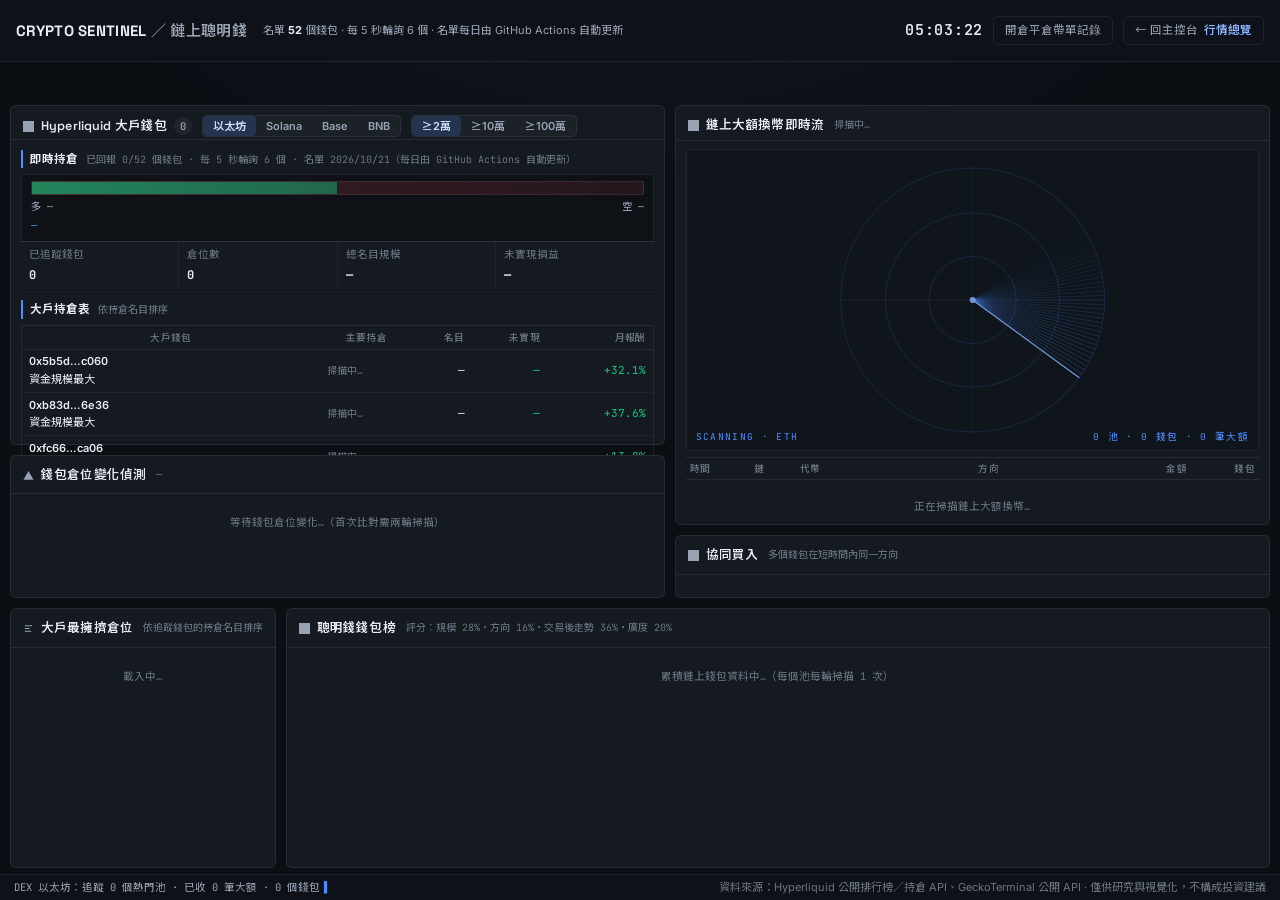
==== commit e94b9512: "新增開倉平倉帶單記錄頁 signals.html：持倉回合差分 + 成交 FIFO 配對、真實 closedPnl 盈虧、固定名目模擬跟單、累計曲線與錢包排行；每日伺服器快照（Actions + fe" ====
--- a/onchain.html
+++ b/onchain.html
@@ -22,6 +22,7 @@
   <div class="oc-status" id="ocListMeta">名單載入中…</div>
   <div class="oc-actions">
     <div class="clock"><span id="ocClock">--:--:--</span><small id="ocDate">台北</small></div>
+    <a class="oc-back" href="signals.html">開倉平倉帶單記錄</a>
     <a class="oc-back" href="index.html">← 回主控台 <b>行情總覽</b></a>
   </div>
 </div>
--- a/assets/css/v3.css
+++ b/assets/css/v3.css
@@ -283,7 +283,11 @@
 @media (max-width: 1500px) { .chart-stats { grid-template-columns: repeat(3, 1fr) !important } }
 
 /* ══ 鏈上情報入口卡（完整即時內容在獨立頁 onchain.html）══════════ */
-.entry-wrap { flex: 0 0 auto; padding: 0 10px 10px }
+.entry-wrap {
+  flex: 0 0 auto; padding: 0 10px 10px;
+  display: grid; grid-template-columns: 1fr 1fr; gap: 10px; align-items: stretch;
+}
+@media (max-width: 1240px) { .entry-wrap { grid-template-columns: 1fr } }
 .chain-entry { display: flex; flex-direction: column }
 .chain-entry .panel-head { gap: 12px }
 .chain-entry .panel-head h2 .ic { background: var(--cy) !important }
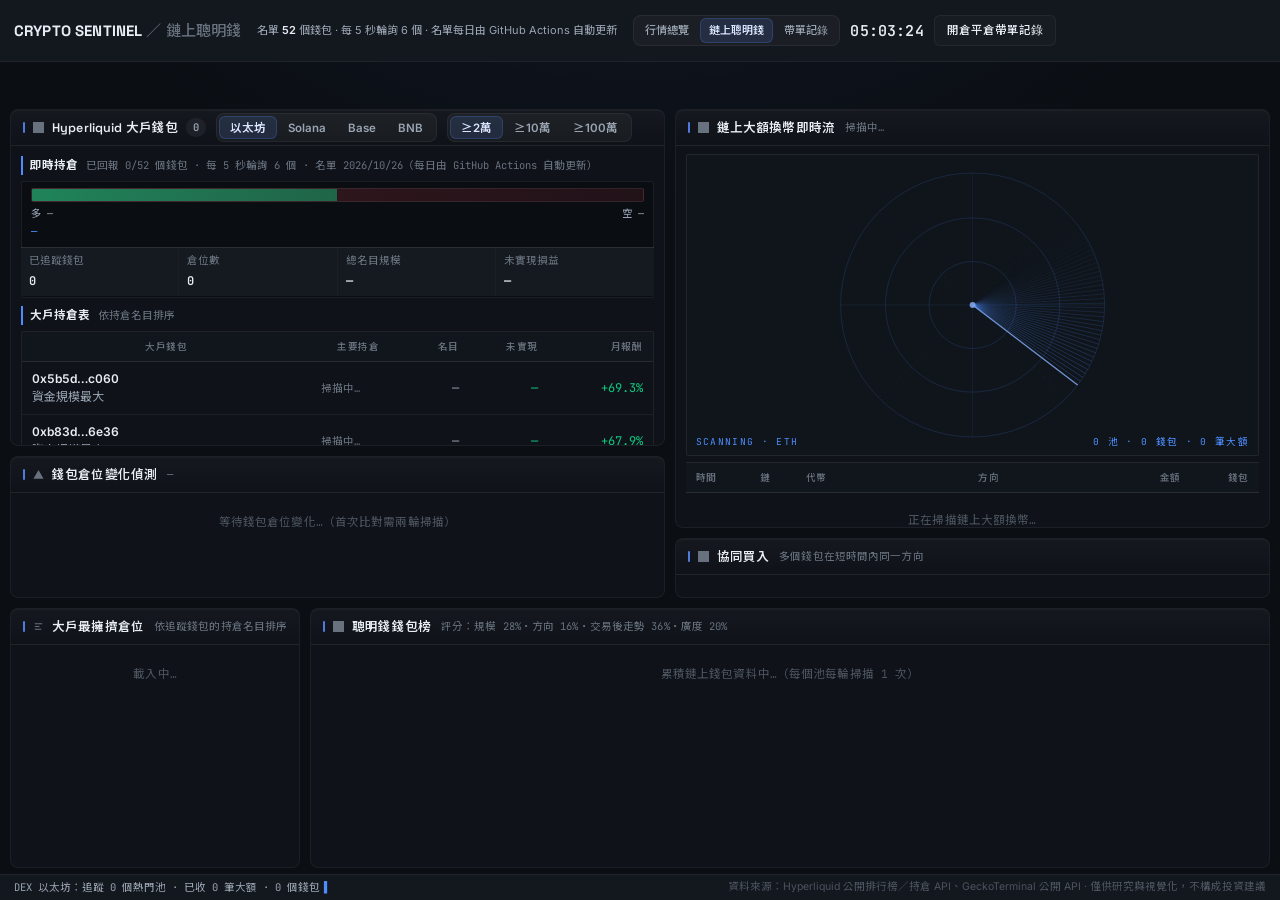
==== commit 5b6d3514: "介面專業化升級 + 帶單頁完整績效指標：新增 pro.css（表面階層/型階/sticky 表頭/KPI 牆/三頁共用導覽）、js/sgmetrics.js（最大回撤、獲利因子、平均R、盈虧穩定度、連" ====
--- a/onchain.html
+++ b/onchain.html
@@ -11,6 +11,7 @@
 <link rel="stylesheet" href="assets/css/v2.css">
 <link rel="stylesheet" href="assets/css/v3.css">
 <link rel="stylesheet" href="assets/css/onchain.css">
+<link rel="stylesheet" href="assets/css/pro.css">
 </head>
 <body>
 
@@ -21,9 +22,13 @@
   </div>
   <div class="oc-status" id="ocListMeta">名單載入中…</div>
   <div class="oc-actions">
+  <nav class="pagenav">
+    <a href="index.html"><i class="nd"></i>行情總覽</a>
+    <a href="onchain.html" class="on"><i class="nd"></i>鏈上聰明錢</a>
+    <a href="signals.html"><i class="nd"></i>帶單記錄</a>
+  </nav>
     <div class="clock"><span id="ocClock">--:--:--</span><small id="ocDate">台北</small></div>
     <a class="oc-back" href="signals.html">開倉平倉帶單記錄</a>
-    <a class="oc-back" href="index.html">← 回主控台 <b>行情總覽</b></a>
   </div>
 </div>
 
--- a/assets/css/pro.css
+++ b/assets/css/pro.css
@@ -0,0 +1,349 @@
+/* ══════════════════════════════════════════════════════════════
+   pro.css — 專業化／質感提升層（三個頁面共用，必須最後載入）
+   ─────────────────────────────────────────────────────────────
+   目標：把「能看」的儀表板變成「像產品」的儀表板。作法是把先前各頁
+   各自為政的樣式收斂成一套一致的原則：
+
+     1. 表面階層（surface）而非裝飾：page < panel < header < hover < elevated，
+        每一階只差一點點亮度，靠 1px 內上緣高光（inset highlight）做出「受光」感。
+     2. 型階（type scale）固定 6 級，不再出現 9.5/10/10.5/11/11.5 混用。
+        所有數字一律等寬 + tabular-nums + 右對齊。
+     3. 表格：表頭 sticky + 毛玻璃、細髮絲分隔線、hover 單色調、不斑馬紋。
+     4. 動態一律 140ms 同一個緩動曲線；只在 hover / focus / 狀態切換時出現。
+     5. 顏色只給資料（漲綠跌紅、強調藍），介面本身是灰階。
+   ══════════════════════════════════════════════════════════════ */
+
+:root {
+  /* ── 表面階層 ── */
+  --p-page: #0a0c11;
+  --p-s1: #0f1319;          /* 面板 */
+  --p-s2: #13171e;          /* 面板標題列 / 工具列 */
+  --p-s3: #171c24;          /* hover / 次級區塊 */
+  --p-s4: #1b212b;          /* elevated（彈窗、下拉） */
+  --p-line: rgba(255, 255, 255, .055);
+  --p-line-2: rgba(255, 255, 255, .095);
+  --p-lit: inset 0 1px 0 rgba(255, 255, 255, .035);   /* 內上緣高光 */
+
+  /* ── 文字階層 ── */
+  --p-t1: #e8ecf3;
+  --p-t2: #9aa4b2;
+  --p-t3: #68717e;
+  --p-t4: #4c545f;
+
+  /* ── 強調與語意 ── */
+  --p-ax: #5b8cff;
+  --p-ax-soft: rgba(91, 140, 255, .13);
+  --p-up: #0ecb81;
+  --p-dn: #f6465d;
+  --p-warn: #f5a524;
+
+  /* ── 型階 ── */
+  --fs-micro: 9.5px;        /* 全大寫標籤 */
+  --fs-label: 10.5px;       /* 次要標籤、註解 */
+  --fs-body: 12px;          /* 內文、表格 */
+  --fs-title: 12.5px;       /* 面板標題 */
+  --fs-val: 13px;           /* 表格數值 */
+  --fs-kpi: 19px;           /* 大數字 */
+
+  --r6: 6px; --r8: 8px; --r10: 10px; --r999: 999px;
+  --ease: cubic-bezier(.22, .61, .36, 1);
+  --t: 140ms var(--ease);
+}
+
+/* ══ 基礎 ══════════════════════════════════════════════════ */
+body { background: var(--p-page) !important; color: var(--p-t1) }
+::selection { background: rgba(91, 140, 255, .28); color: #fff }
+b, strong { font-weight: 600 }
+.num, .ta-r, td.ta-r, th.ta-r, .kpi b, .stat b { font-variant-numeric: tabular-nums; font-feature-settings: "tnum" 1 }
+*:focus-visible { outline: none; box-shadow: 0 0 0 2px rgba(91, 140, 255, .45); border-radius: var(--r6) }
+
+/* ══ 面板：受光卡片 ════════════════════════════════════════ */
+.panel {
+  background: var(--p-s1) !important;
+  border: 1px solid var(--p-line) !important;
+  border-radius: var(--r8) !important;
+  box-shadow: var(--p-lit) !important;
+  transition: border-color var(--t);
+  overflow: hidden;
+}
+.panel:hover { border-color: var(--p-line-2) !important }
+.panel-head {
+  background: linear-gradient(180deg, rgba(255, 255, 255, .022), rgba(255, 255, 255, 0)) !important;
+  border-bottom: 1px solid var(--p-line) !important;
+  padding: 0 12px !important; min-height: 36px !important;
+  display: flex !important; align-items: center !important; gap: 10px !important;
+}
+.panel-head h2 {
+  font-size: var(--fs-title) !important; font-weight: 600 !important; color: var(--p-t1) !important;
+  letter-spacing: .01em !important; display: inline-flex; align-items: center; gap: 8px;
+}
+/* 標題前的小強調刻度：低調的品牌記號，取代滿版霓虹 */
+.panel-head h2::before {
+  content: ''; width: 2px; height: 11px; border-radius: 1px;
+  background: var(--p-ax); opacity: .85; flex: 0 0 auto;
+}
+.panel-head .mini { font-size: var(--fs-label) !important; color: var(--p-t3) !important; letter-spacing: .01em }
+.panel-head h2 .count, .panel-head .count {
+  font-size: var(--fs-label) !important; font-weight: 600 !important; color: var(--p-t2) !important;
+  background: rgba(255, 255, 255, .05) !important; border: 0 !important;
+  padding: 1px 7px !important; border-radius: var(--r999) !important; min-width: 0;
+}
+.ic { background: var(--p-t3) !important; width: 11px !important; height: 11px !important; opacity: .9 }
+
+/* ══ 導覽列（三頁一致）════════════════════════════════════ */
+.pagenav { display: flex; gap: 2px; padding: 2px; background: rgba(255, 255, 255, .035); border: 1px solid var(--p-line); border-radius: var(--r8); margin-left: auto }
+.pagenav a {
+  display: inline-flex; align-items: center; gap: 6px; padding: 4px 12px; border-radius: var(--r6);
+  font-size: 11.5px; font-weight: 500; color: var(--p-t2) !important; text-decoration: none;
+  transition: color var(--t), background var(--t); white-space: nowrap;
+}
+.pagenav a:hover { color: var(--p-t1) !important; background: rgba(255, 255, 255, .05) }
+.pagenav a.on { color: #dbe6ff !important; background: var(--p-ax-soft); box-shadow: inset 0 0 0 1px rgba(91, 140, 255, .22) }
+.pagenav a .nd { width: 5px; height: 5px; border-radius: 50%; background: currentColor; opacity: .55 }
+.pagenav a.on .nd { opacity: 1; background: var(--p-ax) }
+
+/* ══ KPI 磚（HUD／入口卡／各頁統計共用）═══════════════════ */
+.kpi, .kpi-tile {
+  display: flex; flex-direction: column; gap: 3px; min-width: 0;
+  padding: 10px 14px; background: var(--p-s1); border: 1px solid var(--p-line);
+  border-radius: var(--r8); box-shadow: var(--p-lit);
+}
+.kpi label, .kpi-tile label {
+  font-size: var(--fs-micro) !important; color: var(--p-t3) !important;
+  letter-spacing: .09em !important; text-transform: uppercase; font-weight: 500;
+}
+.kpi b, .kpi-tile b {
+  font-size: var(--fs-kpi) !important; font-weight: 600 !important; color: var(--p-t1) !important;
+  letter-spacing: -.01em; line-height: 1.15; white-space: nowrap; overflow: hidden; text-overflow: ellipsis;
+}
+.kpi b.up, .kpi-tile b.up { color: var(--p-up) !important }
+.kpi b.down, .kpi-tile b.down { color: var(--p-dn) !important }
+.kpi b.warn, .kpi-tile b.warn { color: var(--p-warn) !important }
+.kpi .mini, .kpi-tile .mini { font-size: var(--fs-label) !important; color: var(--p-t3) !important }
+.kpi .delta { font-size: var(--fs-label); color: var(--p-t3) }
+.kpi .delta.up { color: var(--p-up) } .kpi .delta.down { color: var(--p-dn) }
+
+/* HUD 內的統計也升級成同一套質感（但保持單行緊湊） */
+.hud { background: var(--p-s2) !important; border-bottom: 1px solid var(--p-line) !important }
+.hud-brand h1 { font-size: 15px !important; letter-spacing: .01em !important; color: var(--p-t1) !important }
+.hud-brand h1 b { color: var(--p-t3) !important; font-weight: 500 }
+.hud-stats .stat { background: none !important; border: 0 !important; box-shadow: none !important; padding: 0 16px !important }
+.hud-stats .stat:first-child { padding-left: 0 !important }
+.stat label { font-size: var(--fs-micro) !important; color: var(--p-t3) !important; letter-spacing: .08em !important; text-transform: uppercase }
+.stat b { font-size: 13.5px !important; color: var(--p-t1) !important; font-weight: 600 !important }
+.clock span { font-size: 15px !important; font-weight: 600 !important; letter-spacing: .01em }
+
+/* ══ 表格：專業報表感 ══════════════════════════════════════ */
+table.scan, table.hl, table.sg, table.book, .book-cols, .hl-table-wrap, .sg-table-wrap, .table-wrap { border-collapse: separate; border-spacing: 0 }
+.scan thead th, table.hl thead th, table.sg thead th, .chain-tape-head, .tape-head {
+  position: sticky; top: 0; z-index: 3;
+  background: rgba(19, 23, 30, .94) !important;
+  -webkit-backdrop-filter: blur(8px); backdrop-filter: blur(8px);
+  border-bottom: 1px solid var(--p-line-2) !important;
+  font-size: var(--fs-micro) !important; letter-spacing: .07em !important; text-transform: uppercase;
+  color: var(--p-t3) !important; font-weight: 500 !important; padding: 7px 10px !important;
+}
+.scan tbody td, table.hl td, table.sg td {
+  padding: 7px 10px !important; font-size: var(--fs-body) !important;
+  border-bottom: 1px solid var(--p-line) !important; color: var(--p-t2);
+}
+.scan tbody tr, table.hl tbody tr, table.sg tbody tr { transition: background var(--t) }
+.scan tbody tr:hover td, table.hl tbody tr:hover td, table.sg tbody tr:hover td { background: rgba(255, 255, 255, .028) !important }
+.scan tbody tr.sel td, table.sg tbody tr.sel td { background: var(--p-ax-soft) !important }
+.scan tbody tr.sel td:first-child { box-shadow: inset 2px 0 0 var(--p-ax) }
+td.ta-r, th.ta-r { text-align: right; font-variant-numeric: tabular-nums }
+.scan tbody td b, table.hl td b, table.sg td b { color: var(--p-t1) !important; font-weight: 600 }
+.scan .sym b, table.sg .coin { color: var(--p-t1) !important; font-weight: 600; letter-spacing: .01em }
+.mini, .sg .mini, td.mini { font-size: var(--fs-label) !important; color: var(--p-t3) !important }
+
+/* 表格內的金額／報酬：數字亮、單位暗 */
+.up, .pos { color: var(--p-up) !important } .down, .neg { color: var(--p-dn) !important }
+
+/* ══ 控制項 ═══════════════════════════════════════════════ */
+.seg { background: rgba(255, 255, 255, .04) !important; border: 1px solid var(--p-line) !important; border-radius: var(--r8) !important; padding: 2px !important }
+.seg button {
+  font-size: 11.5px !important; color: var(--p-t2) !important; padding: 4px 11px !important;
+  border-radius: var(--r6) !important; transition: color var(--t), background var(--t);
+}
+.seg button:hover { color: var(--p-t1) !important; background: rgba(255, 255, 255, .05) !important }
+.seg button.on { color: #dbe6ff !important; background: var(--p-ax-soft) !important; box-shadow: inset 0 0 0 1px rgba(91, 140, 255, .22) !important; font-weight: 600 !important }
+.ghost, button.ghost {
+  border: 1px solid var(--p-line) !important; border-radius: var(--r6) !important; color: var(--p-t2) !important;
+  padding: 4px 11px !important; font-size: 11.5px !important; background: rgba(255, 255, 255, .02) !important;
+  transition: color var(--t), background var(--t), border-color var(--t);
+}
+.ghost:hover { color: var(--p-t1) !important; background: rgba(255, 255, 255, .06) !important; border-color: var(--p-line-2) !important }
+.ghost:active { transform: translateY(.5px) }
+input[type=text], input[type=search], .sg-search input, #scanSearch {
+  background: rgba(255, 255, 255, .035) !important; border: 1px solid var(--p-line) !important;
+  border-radius: var(--r6) !important; color: var(--p-t1) !important; font-size: 11.5px !important; padding: 5px 10px !important;
+  transition: border-color var(--t), background var(--t);
+}
+input:focus, #scanSearch:focus { border-color: rgba(91, 140, 255, .5) !important; background: rgba(91, 140, 255, .06) !important; outline: none }
+input[type=checkbox] { accent-color: var(--p-ax) }
+
+/* ══ 狀態標籤 ═════════════════════════════════════════════ */
+.pill { font-size: var(--fs-label) !important; color: var(--p-t3) !important; letter-spacing: .02em !important }
+.pill[data-state=ok] { color: var(--p-t2) !important }
+.pill[data-state=ok] i { background: var(--p-up) !important }
+.pill[data-state=off] { color: var(--p-dn) !important } .pill[data-state=off] i { background: var(--p-dn) !important }
+.pill[data-state=wait] { color: var(--p-warn) !important } .pill[data-state=wait] i { background: var(--p-warn) !important }
+a.pill { color: #c9d8ff !important } a.pill i { background: var(--p-ax) !important }
+.smbadge, .sidechip, .tag, .chip {
+  border-radius: var(--r999) !important; font-size: var(--fs-label) !important; padding: 1px 8px !important;
+}
+.smbadge { background: rgba(255, 255, 255, .06) !important; border: 1px solid var(--p-line) !important }
+.smbadge.bull { color: var(--p-up) !important; background: rgba(14, 203, 129, .12) !important; border-color: rgba(14, 203, 129, .25) !important }
+.smbadge.bear { color: var(--p-dn) !important; background: rgba(246, 70, 93, .12) !important; border-color: rgba(246, 70, 93, .25) !important }
+.verdict { border-radius: var(--r6) !important; font-size: 11px !important }
+
+/* ══ 入口卡（主控台下方）══════════════════════════════════ */
+.chain-entry .panel-head h2::before, .entry-card .panel-head h2::before { background: var(--p-ax) }
+.entry-btn, .oc-back {
+  border: 1px solid var(--p-line) !important; border-radius: var(--r6) !important;
+  background: rgba(255, 255, 255, .02) !important; color: var(--p-t1) !important;
+  font-size: 11.5px !important; font-weight: 500 !important; text-decoration: none !important;
+  padding: 5px 12px !important; transition: background var(--t), border-color var(--t), color var(--t);
+}
+.entry-btn:hover, .oc-back:hover { background: var(--p-ax-soft) !important; border-color: rgba(91, 140, 255, .3) !important; color: #dbe6ff !important }
+.entry-btn b, .oc-back b { color: var(--p-ax) !important; font-weight: 600 }
+.entry-stats b, .entry-stats .num { font-size: 13px !important; font-weight: 600 }
+
+/* ══ 空狀態與載入 ═════════════════════════════════════════ */
+.empty { color: var(--p-t4) !important; font-size: 11.5px !important; letter-spacing: .01em }
+.skel { background: linear-gradient(90deg, rgba(255,255,255,.04), rgba(255,255,255,.09), rgba(255,255,255,.04)); border-radius: var(--r6); animation: pSkel 1.5s ease-in-out infinite; color: transparent !important }
+@keyframes pSkel { 0%, 100% { opacity: .55 } 50% { opacity: 1 } }
+
+/* ══ 通知／彈窗 ═══════════════════════════════════════════ */
+.toast {
+  background: var(--p-s4) !important; border: 1px solid var(--p-line-2) !important;
+  border-radius: var(--r8) !important; box-shadow: 0 18px 40px -24px rgba(0, 0, 0, .9) !important;
+}
+.overlay { background: rgba(6, 8, 12, .66) !important; -webkit-backdrop-filter: blur(3px); backdrop-filter: blur(3px) }
+.overlay-card {
+  background: var(--p-s4) !important; border: 1px solid var(--p-line-2) !important;
+  border-radius: var(--r10) !important; box-shadow: 0 32px 70px -34px #000 !important;
+}
+.ov-grid > div, .cv-grid > div { background: rgba(255, 255, 255, .03) !important; border-radius: var(--r6) !important }
+.ov-grid label { font-size: var(--fs-micro) !important; color: var(--p-t3) !important; text-transform: uppercase; letter-spacing: .07em }
+.ov-grid b { font-size: 13.5px !important; color: var(--p-t1) !important; font-weight: 600 }
+
+/* ══ 狀態列 ═══════════════════════════════════════════════ */
+.statusbar { background: var(--p-s2) !important; border-top: 1px solid var(--p-line) !important; font-size: 11px }
+.ticker { color: var(--p-t2) !important } .disc { color: var(--p-t4) !important; font-size: 10.5px }
+
+/* ══ 卷軸 ═════════════════════════════════════════════════ */
+::-webkit-scrollbar { width: 9px; height: 9px }
+::-webkit-scrollbar-thumb { background: rgba(255, 255, 255, .13) !important; border-radius: var(--r999); border: 2px solid transparent; background-clip: padding-box }
+::-webkit-scrollbar-thumb:hover { background: rgba(255, 255, 255, .22) !important; background-clip: padding-box }
+::-webkit-scrollbar-corner { background: transparent }
+
+/* ══ 頁面說明條（onchain / signals）═══════════════════════ */
+.oc-note { color: var(--p-t3) !important; font-size: 11px !important; line-height: 1.6; padding: 8px 12px 2px !important }
+.oc-note b { color: var(--p-t2) !important; font-weight: 600 }
+.oc-note code { background: rgba(255, 255, 255, .06); border-radius: 4px; padding: 0 4px; font-size: 10.5px; color: var(--p-t2) }
+.oc-hud .oc-status { font-size: 11px !important; color: var(--p-t2) !important }
+.oc-hud .oc-status b { color: var(--p-t1) !important }
+.oc-actions { margin-left: 0 !important }
+.oc-hud .pagenav { margin-left: auto }
+
+/* 響應式：導覽在窄螢幕縮小但仍可點 */
+@media (max-width: 1100px) {
+  .pagenav a { padding: 4px 9px; font-size: 11px }
+  .hud-stats .stat { padding: 0 10px !important }
+}
+@media (max-width: 760px) {
+  .pagenav { order: 4; width: 100%; justify-content: stretch }
+  .pagenav a { flex: 1 1 0; justify-content: center }
+}
+
+/* ══════════════════════════════════════════════════════════════
+   帶單頁：績效指標面板（KPI 牆 + 回撤曲線 + 分組表）
+   ══════════════════════════════════════════════════════════════ */
+
+/* KPI 牆：用 1px 間隙當分隔線，一體成型（比一排浮動卡片更像報表） */
+.kpi-grid {
+  display: grid; grid-template-columns: repeat(auto-fit, minmax(146px, 1fr));
+  gap: 1px; background: var(--p-line);
+}
+.kpi-grid .kpi {
+  border: 0 !important; border-radius: 0 !important; box-shadow: none !important;
+  background: var(--p-s1) !important; padding: 10px 12px !important;
+}
+.kpi-grid .kpi:hover { background: var(--p-s3) !important }
+.kpi-grid .kpi b { font-size: 16.5px !important }
+.kpi-grid .kpi { padding: 9px 11px !important }
+
+/* 頁面上方的既有統計列也用同一套牆 */
+.sg-kpi {
+  display: grid !important; grid-template-columns: repeat(auto-fit, minmax(150px, 1fr));
+  gap: 1px !important; background: var(--p-line) !important;
+  border: 1px solid var(--p-line) !important; border-radius: var(--r8) !important;
+  overflow: hidden; box-shadow: var(--p-lit);
+}
+.sg-kpi .kpi { border: 0 !important; border-radius: 0 !important; box-shadow: none !important; background: var(--p-s1) !important }
+
+/* 回撤曲線 */
+.sg-met .sg-dd { padding: 10px 12px 6px; border-top: 1px solid var(--p-line) }
+#sgDrawdown { display: block; width: 100%; height: 118px }
+
+/* 分組表 */
+.sg-met .sg-groups { display: grid; grid-template-columns: 1fr 1fr; gap: 0; border-top: 1px solid var(--p-line) }
+.sg-met .sg-groups > div { padding: 10px 12px 12px; min-width: 0 }
+.sg-met .sg-groups > div + div { border-left: 1px solid var(--p-line) }
+.gtitle { text-transform: uppercase; letter-spacing: .08em; margin-bottom: 7px; color: var(--p-t3) !important }
+.ggh, .ggr { display: grid; grid-template-columns: minmax(0, 1fr) 44px 50px 62px 92px; gap: 8px; align-items: center }
+.ggh {
+  padding-bottom: 5px; border-bottom: 1px solid var(--p-line-2);
+  font-size: var(--fs-micro) !important; letter-spacing: .07em; text-transform: uppercase; color: var(--p-t3)
+}
+.ggr { padding: 5px 0; border-bottom: 1px solid var(--p-line); transition: background var(--t) }
+.ggr:hover { background: rgba(255, 255, 255, .028) }
+.ggr .nm { position: relative; display: flex; align-items: center; min-width: 0; height: 18px }
+.ggr .nm b {
+  position: relative; z-index: 1; font-size: 11.5px !important; font-weight: 600; color: var(--p-t1) !important;
+  overflow: hidden; text-overflow: ellipsis; white-space: nowrap;
+}
+.ggr .gbar { position: absolute; left: 0; top: 50%; transform: translateY(-50%); height: 15px; border-radius: 3px; opacity: .16; z-index: 0 }
+.ggr .gbar.up { background: var(--p-up) } .ggr .gbar.down { background: var(--p-dn) }
+.ggr .up, .ggr .down { font-variant-numeric: tabular-nums; font-weight: 600 }
+.sg-met .kpi .mini { white-space: nowrap; overflow: hidden; text-overflow: ellipsis }
+
+@media (max-width: 1100px) {
+  .sg-met .sg-groups { grid-template-columns: 1fr }
+  .sg-met .sg-groups > div + div { border-left: 0; border-top: 1px solid var(--p-line) }
+}
+
+/* ── 窄螢幕（≤1450px）工具列：刻意排成兩行，而不是讓 6 個統計被擠成三行 ──
+   第一行：品牌 + 導覽 + 時鐘 + 狀態燈；第二行：6 個統計橫向鋪滿（每個約 210px，
+   數字不會被截斷）。統計用 order 排到最後並吃滿整行，其他維持自然順序。 */
+@media (max-width: 1450px) {
+  .hud { flex-wrap: wrap; row-gap: 8px; padding: 8px 14px !important }
+  .hud-stats { order: 5 !important; flex: 1 1 100% !important; flex-wrap: nowrap !important }
+  .hud-stats .stat { flex: 1 1 0 !important; padding: 0 10px !important }
+  .pagenav a { padding: 4px 9px; font-size: 11px }
+  .pagenav a .nd { display: none }
+  .hud-brand { min-width: 0 }
+  .hud-right { margin-left: auto }
+}
+/* 三頁的獨立頁頁首比較空，導覽維持單行 */
+@media (max-width: 1450px) { .oc-hud .pagenav { order: 0 !important } }
+
+/* ══ 帶單頁高度模型修正 ══════════════════════════════════════
+   signals.css 的 .sg-page 是為「3 個內容列」寫死的 grid
+   （kpi / 曲線 / 兩欄主體）；新增「績效指標」後變成 4 列，
+   多出來的隱含列在 overflow:hidden 之下會把所有列一起壓扁
+   （曲線只剩 30px、新面板幾乎不可見）。改為整頁自然捲動：
+   每一列維持自己的高度，兩欄主體給合理最小高度、內部各自捲動。 */
+.sg-page {
+  display: flex !important; flex-direction: column !important;
+  gap: 10px; overflow-y: auto !important; min-height: 0;
+}
+.sg-page > .sg-kpi, .sg-page > .panel, .sg-page > .sg-cols { flex: 0 0 auto !important }
+/* 兩欄主體用「固定高」而不是 min-height：這樣它的內部才維持各自的捲動
+   （帳本長表自己捲、右側面板不必跟著被拉長），整頁高度也可預期。 */
+.sg-page > .sg-cols { height: clamp(500px, 58vh, 700px); min-height: 0 }
+.sg-eq-panel #sgEquity { height: 148px !important }
+.sg-met .kpi-grid { border-radius: 0 }
+@media (max-height: 950px) { .sg-page > .sg-cols { height: clamp(430px, 56vh, 620px) } }
+@media (max-width: 1100px) { .sg-page > .sg-cols { height: auto } }
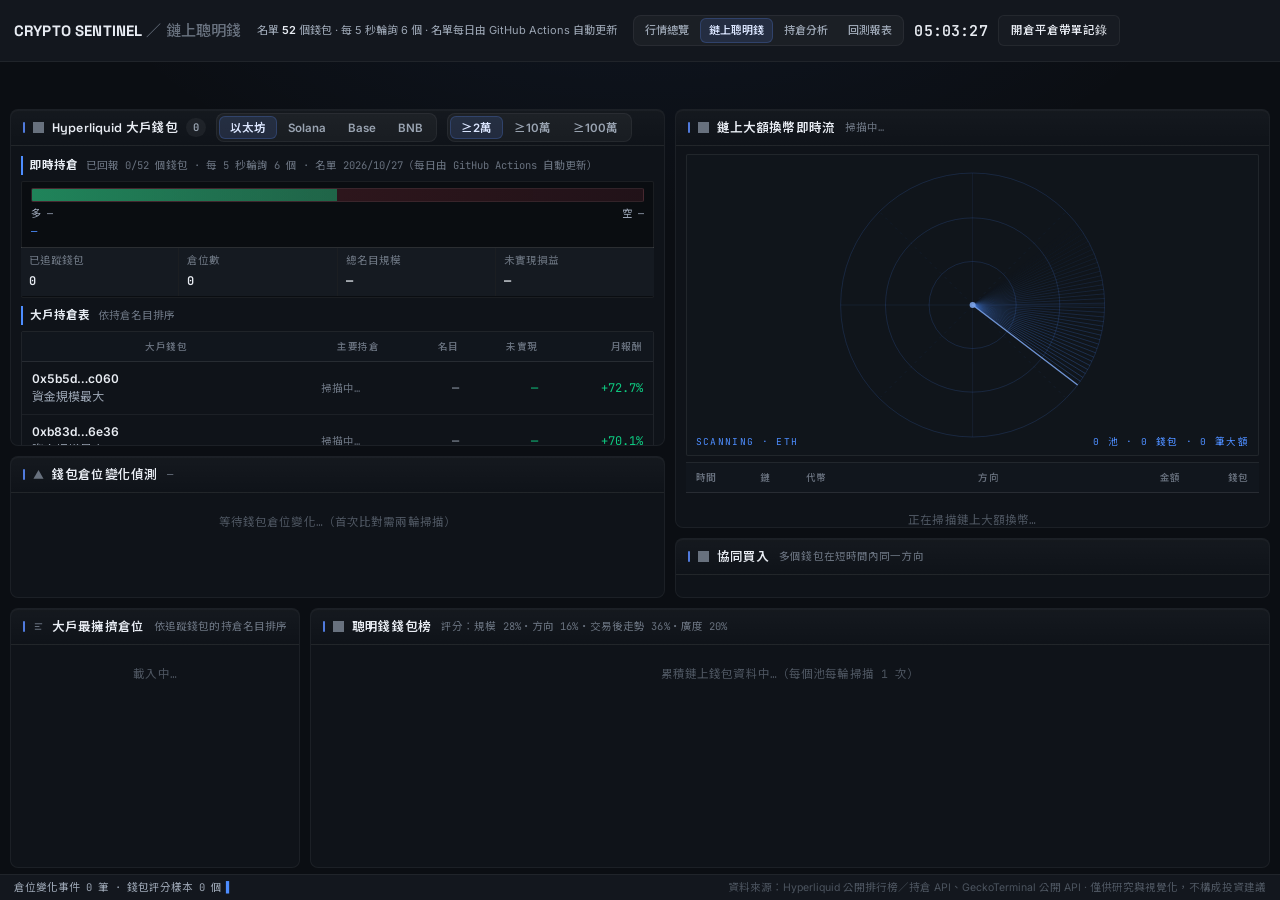
==== commit 68869252: "新增「回測報表」頁：大戶實際績效與策略回測對照 - report.html / assets/css/report.css / js/report.js：純靜態新頁，沿用既有設計系統與 SENTINE" ====
--- a/onchain.html
+++ b/onchain.html
@@ -25,7 +25,8 @@
   <nav class="pagenav">
     <a href="index.html"><i class="nd"></i>行情總覽</a>
     <a href="onchain.html" class="on"><i class="nd"></i>鏈上聰明錢</a>
-    <a href="signals.html"><i class="nd"></i>帶單記錄</a>
+    <a href="signals.html"><i class="nd"></i>持倉分析</a>
+    <a href="report.html"><i class="nd"></i>回測報表</a>
   </nav>
     <div class="clock"><span id="ocClock">--:--:--</span><small id="ocDate">台北</small></div>
     <a class="oc-back" href="signals.html">開倉平倉帶單記錄</a>
--- a/assets/css/pro.css
+++ b/assets/css/pro.css
@@ -329,6 +329,77 @@
 /* 三頁的獨立頁頁首比較空，導覽維持單行 */
 @media (max-width: 1450px) { .oc-hud .pagenav { order: 0 !important } }
 
+/* ══ 帶單頁：最上方控制列（本金／名目／跟單對象／歷史）══════════
+   這一頁最常用的四個設定固定在頂端，不必捲到最下面才找得到；
+   .sg-page 本身是捲動容器，所以 sticky 以它為基準。 */
+[hidden] { display: none !important }   /* 屬性 hidden 必須真的隱藏，否則 display:flex 會蓋掉它 */
+.sg-bar {
+  flex: 0 0 auto; position: sticky; top: 0; z-index: 30;
+  display: grid; gap: 10px 18px; padding: 11px 14px 12px;
+  grid-template-columns: repeat(auto-fit, minmax(232px, 1fr));
+  background: color-mix(in srgb, var(--p-surface2) 92%, transparent);
+  backdrop-filter: blur(9px);
+  border: 1px solid var(--p-line); border-radius: 10px;
+  box-shadow: 0 1px 0 rgba(255,255,255,.03) inset, 0 8px 22px -14px rgba(0,0,0,.7);
+}
+.sg-bar .sb-grp { display: flex; flex-direction: column; gap: 6px; min-width: 0 }
+.sg-bar .sb-grp > label { font-size: 10.5px; letter-spacing: .04em; color: var(--p-t3) }
+.sg-bar .sb-row { display: flex; align-items: center; gap: 6px; flex-wrap: wrap; min-width: 0 }
+.sg-bar .sb-row .seg { flex: 0 1 auto }
+.sg-bar .sb-grp > .mini b { color: var(--p-t1); font-weight: 600 }
+.sg-bar #sgCapInput { width: 108px; min-width: 88px; flex: 0 0 auto }
+.sg-pickbtn {
+  display: flex; align-items: center; justify-content: space-between; gap: 10px;
+  width: 100%; padding: 6px 10px; cursor: pointer; text-align: left;
+  background: var(--p-surface1); color: var(--p-t1);
+  border: 1px solid var(--p-line); border-radius: 7px;
+  transition: border-color 140ms, background 140ms;
+}
+.sg-pickbtn:hover { border-color: var(--p-accent); background: var(--p-surface2) }
+.sg-pickbtn.picked { border-color: var(--p-accent) }
+.sg-pickbtn b { font-size: 12px; font-weight: 600 }
+.sg-pickbtn .mini { font-size: 10px !important }
+.sb-prog { grid-column: 1 / -1; display: flex; align-items: center; gap: 10px }
+.sb-prog > i { display: block; height: 3px; width: 2%; border-radius: 2px; background: var(--p-accent); transition: width 260ms ease }
+.sb-prog > span { font-size: 10.5px; color: var(--p-t3); white-space: nowrap }
+.sb-prog::before { content: ''; flex: 1 1 auto; order: 2; height: 3px; border-radius: 2px; background: var(--p-line) }
+
+/* ── 跟單對象選擇器 ── */
+.sg-pick { width: min(660px, 94vw); max-height: min(78vh, 720px); display: flex; flex-direction: column; gap: 10px; padding: 14px }
+.sg-pick .pk-head { display: flex; flex-direction: column; gap: 3px; padding-right: 26px }
+.sg-pick .pk-head h3 { margin: 0; font-size: 14px; color: var(--p-t1) }
+.sg-pick .pk-tools { display: flex; gap: 6px; flex-wrap: wrap }
+.sg-pick .pk-tools input[type=search] { flex: 1 1 190px; min-width: 140px }
+.sg-pick .pk-list { flex: 1 1 auto; overflow-y: auto; border: 1px solid var(--p-line); border-radius: 8px; background: var(--p-surface1) }
+.sg-pick .pk-row { display: flex; align-items: center; gap: 9px; padding: 7px 10px; cursor: pointer; border-bottom: 1px solid var(--p-line-soft) }
+.sg-pick .pk-row:last-child { border-bottom: 0 }
+.sg-pick .pk-row:hover { background: var(--p-surface2) }
+.sg-pick .pk-row.on { background: color-mix(in srgb, var(--p-accent) 12%, transparent) }
+.sg-pick .pk-row input { flex: 0 0 auto; width: 14px; height: 14px; accent-color: var(--p-accent) }
+.sg-pick .pk-nm { display: flex; flex-direction: column; gap: 1px; min-width: 0 }
+.sg-pick .pk-nm b { font-size: 12px; color: var(--p-t1); font-weight: 600 }
+.sg-pick .pk-foot { display: flex; align-items: center; gap: 8px; justify-content: flex-end }
+.sg-pick .pk-foot .mini { margin-right: auto; font-size: 10.5px !important }
+
+/* ══ 帶單頁：總覽列標題（說清楚上面那排與下方績效指標的差別）══════ */
+.sg-cap { display: flex; align-items: baseline; gap: 10px; flex-wrap: wrap; padding: 0 2px }
+.sg-cap b { font-size: 12px; font-weight: 600; color: var(--p-t1) }
+.sg-cap .mini { font-size: 10.5px !important; color: var(--p-t3) !important; line-height: 1.55 }
+/* 表頭文字變長後（例如「錢包實際盈虧」），表頭不要撐爆版面：允許兩行、縮小字距 */
+table.sg thead th { letter-spacing: 0 !important; line-height: 1.25; white-space: normal !important; vertical-align: bottom }
+table.sg thead th.class-nowrap { white-space: nowrap !important }
+
+/* ══ 帶單頁左欄：帳本長表把「開倉中」壓成 28px（只剩標題列）════════
+   成因：面板的 flex-basis 是 auto，長表的內容高度（上千 px）被當成基準，
+   兩張面板的總需求遠超過欄高 → 可壓縮的那張（開倉中）被壓到最小。
+   修法：基準改 0（剩下空間全給帳本），開倉中改成內容高度但有上限、自己捲動。 */
+.sg-main > .panel:first-child { flex: 0 1 auto !important; max-height: 40%; min-height: 96px }
+.sg-main > .panel:last-child { flex: 1 1 0 !important; min-height: 240px }
+
+/* ══ 帶單頁 KPI 磚的副標被裁（135px 磚、48px 的文字）═════════════
+   允許換行（磚高由最高的一格決定），並把最長的那幾條改短。 */
+.kpi .mini, .kpi-grid .kpi .mini { white-space: normal !important; line-height: 1.3; overflow: visible !important; text-overflow: clip !important }
+
 /* ══ 帶單頁高度模型修正 ══════════════════════════════════════
    signals.css 的 .sg-page 是為「3 個內容列」寫死的 grid
    （kpi / 曲線 / 兩欄主體）；新增「績效指標」後變成 4 列，
@@ -347,3 +418,155 @@
 .sg-met .kpi-grid { border-radius: 0 }
 @media (max-height: 950px) { .sg-page > .sg-cols { height: clamp(430px, 56vh, 620px) } }
 @media (max-width: 1100px) { .sg-page > .sg-cols { height: auto } }
+
+/* ══ 狀態列文字被裁（垂直 6px）══════════════════════════════════
+   .statusbar 只有 20px 高、行高沒設好，17px 的文字會被切掉底部。 */
+.statusbar { line-height: 1.45 }
+.statusbar .ticker, .statusbar .disc { line-height: 1.45; display: block; overflow: hidden; text-overflow: ellipsis; white-space: nowrap }
+
+/* ══ 壓力計每一列：欄位明確指定（這是「字被吃掉」的結構性主因）════════
+   .comp 是 grid「1fr 42px」，但 .comp-val 只寫了 grid-row:1/3、沒寫欄位，
+   自動排版就讓它佔走第 1 欄（271px），把 <label>（名稱＋明細）擠到第 2 欄
+   ——只有 42px 寬，明細永遠被截掉；而數字看起來在右邊只是 flex 靠右的巧合。
+   這裡把三塊的欄／列都寫死：名稱與明細在第 1 欄、長條在第 2 列、數值在第 2 欄。 */
+.comp label { grid-column: 1 / 2 !important; grid-row: 1 / 2 !important; }
+.comp-bar { grid-column: 1 / 2 !important; grid-row: 2 / 3 !important; }
+.comp-val { grid-column: 2 / 3 !important; grid-row: 1 / 3 !important; }
+
+/* ══ 掃描表：欄寬與內距重新配平（原本 346px 的內容塞進 311px，數字被裁）══
+   左欄固定 322px → 表格只有 311px；價格／24H／成交額 每欄都被裁 8~22px。
+   三個動作一起做：大螢幕把左欄加寬、內距由 10px 收到 6px、欄寬重配。 */
+.scan tbody td { padding: 6px 6px !important }
+.scan thead th { padding: 6px 6px !important }
+.scan tbody td, .scan thead th { font-size: 11.5px !important }
+.scan thead th:nth-child(1) { width: 30% !important }
+.scan thead th:nth-child(2) { width: 25% !important }
+.scan thead th:nth-child(3) { width: 17% !important }
+.scan thead th:nth-child(4) { width: 17% !important }
+.scan thead th:nth-child(5) { width: 11% !important }
+/* 數字與幣種欄：真的放不下時整段省略（而不是顯示半截數字／文字） */
+.scan tbody td.px, .scan tbody td.vol { overflow: hidden; text-overflow: ellipsis }
+.scan tbody td:first-child { overflow: hidden; text-overflow: ellipsis; white-space: nowrap }
+@media (min-width: 1760px) { .layout { grid-template-columns: 384px minmax(0, 1fr) 356px !important } }
+@media (min-width: 1441px) and (max-width: 1759px) {
+  .layout { grid-template-columns: 336px minmax(0, 1fr) 344px !important }
+  /* 這個區間左欄 325px：實測 幣種98/價格81/24H55/成交額55/動能36 仍各差 5~7px，
+     重新配成 27/27/18.5/18.5/9（總和 100%）。 */
+  .scan thead th:nth-child(1) { width: 22% !important }
+  .scan thead th:nth-child(2) { width: 27% !important }
+  .scan thead th:nth-child(3) { width: 18.5% !important }
+  .scan thead th:nth-child(4) { width: 18.5% !important }
+  .scan thead th:nth-child(5) { width: 13.5% !important }
+}
+/* 窄螢幕（左欄 262px、表格 251px）：5 欄無論怎麼配都會有欄位被壓成 0，
+   所以直接收起「成交額」那一欄（選定幣種的成交量在圖表標題看得到），
+   其餘 4 欄重新配寬；交易對後綴 /USDT 也一起收起（一律是 USDT）。
+   注意：用 display:none 只是不顯示，DOM 順序不變，渲染器仍以 tr.children[4] 取動能欄。 */
+@media (max-width: 1440px) {
+  .scan .sym em { display: none }
+  .scan thead th:nth-child(4), .scan tbody td:nth-child(4) { display: none }
+  .scan thead th:nth-child(1) { width: 28% !important }
+  .scan thead th:nth-child(2) { width: 31% !important }
+  .scan thead th:nth-child(3) { width: 22% !important }
+  .scan thead th:nth-child(5) { width: 19% !important }
+  .scan tbody td, .scan thead th { padding: 5px 5px !important }
+  /* 微價幣（0.000004380）字串本來就長，窄螢幕用小一級字才塞得下 */
+  .scan tbody td.px, .scan tbody td.ch, .scan thead th { font-size: 10.5px !important }
+  .scan tbody td { font-size: 11px !important }
+  .scan tbody td.px { font-size: 10px !important }   /* 微價幣字串最長，用最小字級 */
+  /* 長幣名（100MARSCOIN）在 70px 欄寬會溢出 2px，縮一級並改用省略號 */
+  .scan .sym b { font-size: 11px !important }
+  .scan tbody td:first-child { overflow: hidden; text-overflow: ellipsis; white-space: nowrap }
+}
+
+/* ══ 收藏交易對（掃描清單 + 圖表標題）═══════════════════════════ */
+.scan tbody td:first-child { position: relative }
+.fstar {
+  display: inline-block; width: 13px; margin-right: 3px; cursor: pointer; user-select: none;
+  color: rgba(255, 255, 255, .16); font-size: 11px; line-height: 1;
+  transition: color var(--t), transform var(--t);
+}
+.fstar:hover { color: var(--p-warn) }
+.fstar.on { color: var(--p-warn) }
+.scan tbody tr.fav td { background: rgba(245, 165, 36, .05) }
+.scan tbody tr.fav:hover td { background: rgba(245, 165, 36, .085) }
+/* 收藏區與其餘列之間的分隔線 */
+.scan tbody tr.fav + tr:not(.fav) td { box-shadow: inset 0 1px 0 rgba(245, 165, 36, .3) }
+.fstar-big {
+  background: none; border: 0; cursor: pointer; font-size: 15px; line-height: 1; padding: 0 5px 0 0;
+  color: rgba(255, 255, 255, .2); transition: color var(--t), transform var(--t);
+}
+.fstar-big:hover { color: var(--p-warn); transform: scale(1.12) }
+.fstar-big.on { color: var(--p-warn) }
+.chip-toggle {
+  display: inline-flex; align-items: center; gap: 6px; padding: 4px 10px; cursor: pointer;
+  background: rgba(255, 255, 255, .03); border: 1px solid var(--p-line); border-radius: var(--r6);
+  color: var(--p-t2); font-size: 11.5px; font-family: inherit;
+  transition: color var(--t), background var(--t), border-color var(--t);
+}
+.chip-toggle:hover { color: var(--p-t1); background: rgba(255, 255, 255, .06) }
+.chip-toggle.on { color: #ffe6b8; background: rgba(245, 165, 36, .14); border-color: rgba(245, 165, 36, .38) }
+.chip-toggle b { font-variant-numeric: tabular-nums; font-weight: 600; color: inherit }
+/* 篩選列是 flex：搜尋框吃 flex:1，未設 min-width 時它的內容（placeholder）
+   會把收藏鈕壓成 47px 寬、文字擠成三行（實測 47×56、小螢幕甚至看不到）。
+   讓搜尋框可以縮、收藏鈕固定寬度。 */
+.scan-filter input { min-width: 80px !important }
+#favChip { flex: 0 0 auto !important; white-space: nowrap; align-self: center }
+
+/* ══ 更多 K 線週期（下拉）═══════════════════════════════════════ */
+.tf-more {
+  -webkit-appearance: none; appearance: none; cursor: pointer; font-family: inherit;
+  background-color: rgba(255, 255, 255, .03);
+  background-image: url("data:image/svg+xml;utf8,<svg xmlns='http://www.w3.org/2000/svg' width='8' height='5'><path d='M0 0l4 5 4-5z' fill='%2398a2b3'/></svg>");
+  background-repeat: no-repeat; background-position: right 8px center;
+  border: 1px solid var(--p-line); border-radius: var(--r6); color: var(--p-t2);
+  font-size: 11.5px; padding: 4px 22px 4px 10px;
+  transition: color var(--t), background-color var(--t), border-color var(--t);
+}
+.tf-more:hover { color: var(--p-t1); background-color: rgba(255, 255, 255, .06) }
+.tf-more.picked { color: #dbe6ff; border-color: rgba(91, 140, 255, .45); background-color: var(--p-ax-soft) }
+.tf-more option { background: var(--p-s4); color: var(--p-t1) }
+
+/* ══ 帶單頁：模擬跟單設定（本金／名目／跟單名單／重新開始）════════ */
+.sg-inline { display: flex; gap: 8px; align-items: center; flex-wrap: wrap }
+.sg-inline input[type=number] {
+  width: 120px; font-variant-numeric: tabular-nums; font-family: var(--mono);
+  background: rgba(255, 255, 255, .035); border: 1px solid var(--p-line); border-radius: var(--r6);
+  color: var(--p-t1); font-size: 12px; padding: 4px 9px;
+}
+.sg-inline input[type=number]:focus { border-color: rgba(91, 140, 255, .5); background: rgba(91, 140, 255, .06); outline: none }
+.sg-follow-list { display: flex; flex-direction: column; gap: 4px; max-height: 170px; overflow-y: auto; padding: 1px 0 }
+.sf-row {
+  display: flex; align-items: center; gap: 8px; padding: 4px 8px;
+  background: rgba(255, 255, 255, .028); border-radius: var(--r6);
+  border-left: 2px solid var(--p-ax); transition: background var(--t);
+}
+.sf-row:hover { background: rgba(255, 255, 255, .05) }
+.sf-row .nm { display: flex; flex-direction: column; min-width: 0; flex: 1 1 auto }
+.sf-row .nm b { font-size: 11.5px; color: var(--p-t1); font-weight: 600; overflow: hidden; text-overflow: ellipsis; white-space: nowrap }
+.sf-row .nm .mini { font-size: 10px; color: var(--p-t3) }
+.sf-x {
+  background: none; border: 1px solid var(--p-line); color: var(--p-t3); font-size: 10.5px;
+  padding: 2px 9px; border-radius: var(--r999); cursor: pointer; transition: color var(--t), background var(--t), border-color var(--t);
+}
+.sf-x:hover { color: var(--p-dn); border-color: rgba(246, 70, 93, .4); background: rgba(246, 70, 93, .08) }
+.sg-follow-add { display: flex; gap: 6px; align-items: center }
+.sg-follow-add input { flex: 1 1 130px; min-width: 0 }
+.sg-follow-quick, .sg-restart-row { display: flex; gap: 6px; flex-wrap: wrap }
+.sg-restart-row { margin-top: 3px }
+.ghost.danger { color: var(--p-dn) !important; border-color: rgba(246, 70, 93, .32) !important }
+.ghost.danger:hover { background: rgba(246, 70, 93, .12) !important; color: #ffd9df !important }
+.seg.muted { opacity: .45 }
+.sg-settings label b, .sg-settings .nm b { font-variant-numeric: tabular-nums }
+
+/* ══ 帶單頁右欄：設定面板變高後不要把其他面板壓扁 ══════════════════
+   右欄是 flex 直向堆疊，子面板預設 flex-shrink:1；設定面板的內容
+   （約 510px）撐不下去時，同層的流水／排行／快照會被壓成只剩標題列
+   （實測 19px / 16px / 14px）。改法：面板各自保有內容高度（flex:0 0 auto），
+   整欄自己捲動；本來就會長高的清單類面板另外給上限 + 內部捲動。 */
+.sg-page > .sg-cols > .sg-side { overflow-y: auto !important; padding-right: 2px }
+.sg-side > .panel { flex: 0 0 auto !important; min-height: 0 !important }
+.sg-side > .panel .sg-feed { max-height: 250px }
+.sg-side > .panel .sg-wallets { max-height: 300px }
+.sg-side > .panel .sg-daily { max-height: 240px }
+.sg-side .sg-settings { overflow: visible }
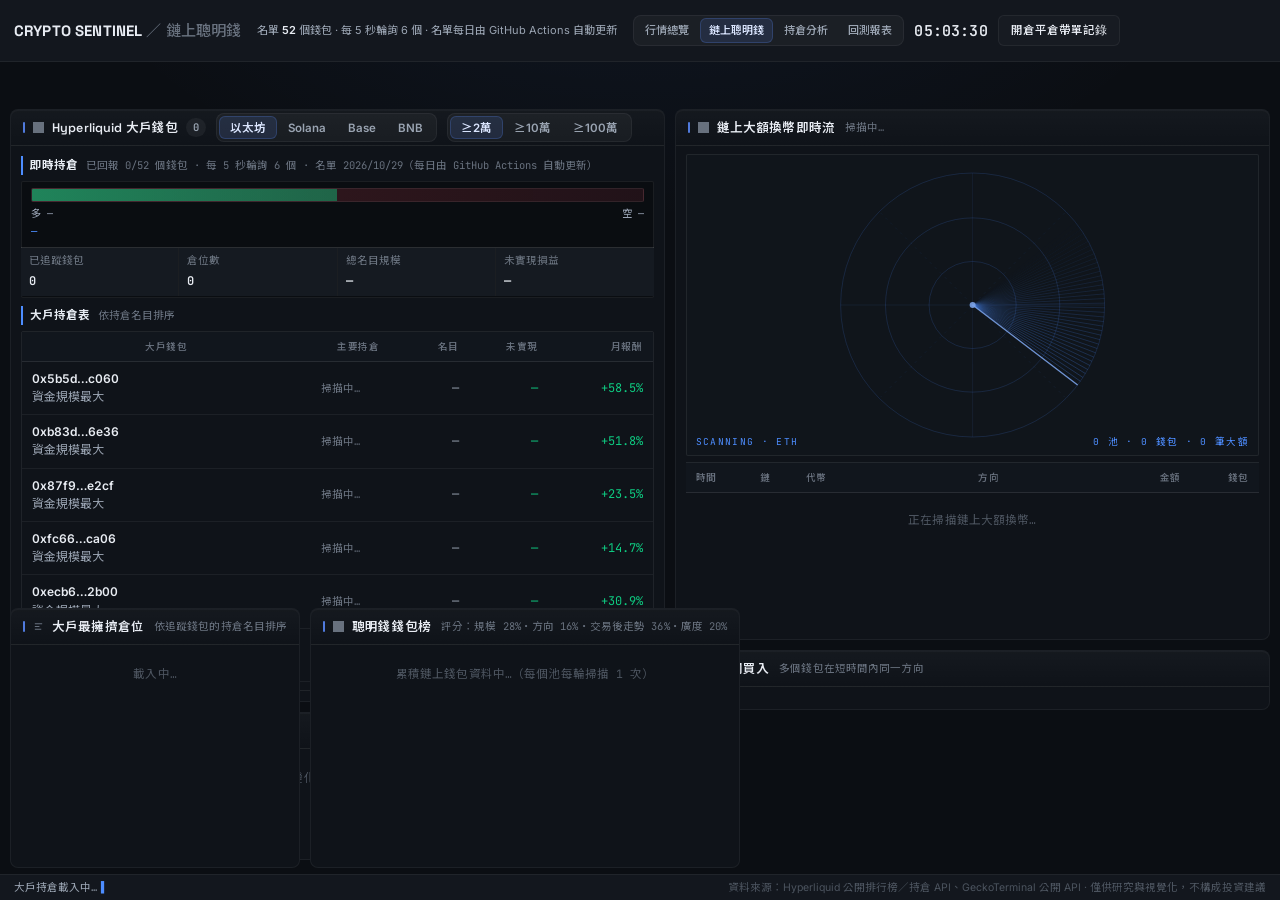
==== commit bbd01558: "視窗尺寸與縮放修正：超寬內容上限、窄螢幕不裁切、矮視窗不被吃掉 新增 assets/css/polish.css（最後載入的統一樣式層，只覆蓋不改既有結構）， 四頁在原本最後一張 CSS 之後載入它。" ====
--- a/onchain.html
+++ b/onchain.html
@@ -12,6 +12,7 @@
 <link rel="stylesheet" href="assets/css/v3.css">
 <link rel="stylesheet" href="assets/css/onchain.css">
 <link rel="stylesheet" href="assets/css/pro.css">
+<link rel="stylesheet" href="assets/css/polish.css">
 </head>
 <body>
 
--- a/assets/css/pro.css
+++ b/assets/css/pro.css
@@ -446,6 +446,11 @@
 .scan thead th:nth-child(5) { width: 11% !important }
 /* 數字與幣種欄：真的放不下時整段省略（而不是顯示半截數字／文字） */
 .scan tbody td.px, .scan tbody td.vol { overflow: hidden; text-overflow: ellipsis }
+.scan tbody td:first-child { overflow: hidden; text-overflow: ellipsis; white-space: nowrap }
+/* .sym 是 td 內的 flex span（td:first-child 的規則命中不到它）：
+   長幣名（MARSCOIN 等）要能收縮並用省略號，而不是溢出 7px 蓋到下一欄 */
+.scan .sym { min-width: 0 }
+.scan .sym b { min-width: 0; overflow: hidden; text-overflow: ellipsis; white-space: nowrap }
 .scan tbody td:first-child { overflow: hidden; text-overflow: ellipsis; white-space: nowrap }
 @media (min-width: 1760px) { .layout { grid-template-columns: 384px minmax(0, 1fr) 356px !important } }
 @media (min-width: 1441px) and (max-width: 1759px) {
@@ -476,7 +481,6 @@
   .scan tbody td.px { font-size: 10px !important }   /* 微價幣字串最長，用最小字級 */
   /* 長幣名（100MARSCOIN）在 70px 欄寬會溢出 2px，縮一級並改用省略號 */
   .scan .sym b { font-size: 11px !important }
-  .scan tbody td:first-child { overflow: hidden; text-overflow: ellipsis; white-space: nowrap }
 }
 
 /* ══ 收藏交易對（掃描清單 + 圖表標題）═══════════════════════════ */
--- a/assets/css/polish.css
+++ b/assets/css/polish.css
@@ -0,0 +1,99 @@
+/* ══════════════════════════════════════════════════════════════════════
+   polish.css — 最後載入的統一樣式層（必須排在該頁所有 CSS 之後）
+   ──────────────────────────────────────────────────────────────────────
+   1. 視窗尺寸與縮放：超寬螢幕的內容最大寬度、窄螢幕表格改橫向捲動、
+      矮視窗不讓上方控制列吃掉整個畫面。
+   2. 四頁一致性：面板標題、間距節奏、數字對齊、sticky 表頭、
+      互動狀態、空狀態與載入文字、捲軸。
+   3. 載入時不跳版：KPI 磚／表格／canvas 先保留高度。
+   這一層只覆蓋（override），不改任何既有模組的結構。
+   ══════════════════════════════════════════════════════════════════════ */
+
+:root {
+  /* 間距節奏：面板內距、面板間距、KPI 磚間距共用同一組 */
+  --cs-gap: 10px;
+  --cs-pad-x: 11px;
+  --cs-pad-y: 8px;
+  --cs-head-h: 34px;
+  /* 超寬螢幕的內容上限：2560 時不再出現超長橫線與過寬表格 */
+  --cs-maxw: 2200px;
+  --cs-line: rgba(255, 255, 255, .07);
+}
+
+/* ══════════════════════════════════════════════════════════════════════
+   1. 視窗尺寸與縮放
+   ══════════════════════════════════════════════════════════════════════ */
+
+/* ── 超寬螢幕（1920～2560）：內容置中並設上限 ─────────────────────────
+   原本版面會一路拉寬到 2560，表格欄位之間出現大片空白、面板邊框變成
+   超長橫線。這裡只限制「內容區」，頂部 HUD 與底部狀態列維持滿寬
+   （滿寬的頂部列＋置中的內容是常見的作法，也不會讓狀態列的資訊被切斷）。 */
+.layout,
+.oc-page,
+.sg-page,
+.rp-page,
+.entry-wrap,
+.oc-note {
+  max-width: var(--cs-maxw);
+  margin-inline: auto;
+  width: 100%;
+}
+
+/* 超寬時三欄比例不再無限放大：中欄留給圖表，兩側固定寬（既有規則），
+   這裡只補上「欄內內容」的最大寬，避免極寬的表格與長條被拉散。 */
+@media (min-width: 2200px) {
+  .layout { padding-inline: 16px }
+}
+
+/* ── 窄螢幕（1024～1180）：表格放不下時改用橫向捲動，而不是把欄位壓成 0 ──
+   這些容器本來就是縱向捲動容器（sticky 表頭的基準不變），只是把橫向
+   由 hidden 改成 auto：塞得下時不會出現捲軸，塞不下時使用者捲得到。 */
+.table-wrap,
+.hl-table-wrap,
+.ps-tw,
+.rp-tw,
+.sg-table-wrap,
+.chain-tape {
+  overflow-x: auto;
+}
+
+/* 表格欄位不得被壓成 0 寬：真的放不下就讓上面的容器橫向捲動 */
+.scan thead th,
+.scan tbody td,
+table.sg thead th,
+table.sg tbody td,
+table.hl thead th,
+table.hl tbody td {
+  min-width: 0;
+  overflow-wrap: anywhere;
+}
+
+/* ── 鏈上聰明錢頁在 ≤1560（兩欄／單欄）時：面板改回依內容高度 ──────────
+   onchain.css 在窄螢幕把捲動交給 .oc-page、欄位本身不再捲動，
+   但面板仍然是 flex:1 1 0（會被壓縮）＋ overflow:hidden：
+   實測 1366×768 時「大戶持倉表」整張表被切掉、「鏈上大額換幣即時流」
+   的成交列完全看不到（資料有載入，只是被裁掉且捲不到）。
+   這裡讓面板保有內容高度；清單類區塊各自的內部捲動與高度上限不變，
+   整頁由 .oc-page 捲動，所以內容不會再被吃掉。 */
+@media (max-width: 1560px) {
+  .oc-col > .panel { flex: 0 0 auto !important; min-height: 0 !important }
+  .oc-col > .panel.oc-grow { flex: 0 0 auto !important }
+  .oc-col.a > .panel.oc-grow .hl-table-wrap { max-height: 360px }
+  .oc-col .chain-tape { max-height: 300px }
+}
+
+/* ── 矮視窗（768 / 900）：上方 KPI 與控制列不得吃掉整個高度 ─────────────
+   1080 以上維持原本的舒服間距；900 以下把上方區塊的垂直內距收緊，
+   確保下面的內容一定看得到。 */
+@media (max-height: 950px) {
+  .chart-stats > div { padding: 4px 8px }
+  .kpi-grid .kpi { padding: 7px 9px }
+  .ps-block > .panel-head,
+  .panel > .panel-head { min-height: var(--cs-head-h) }
+}
+@media (max-height: 820px) {
+  .hud { min-height: 48px !important; padding: 4px 12px !important }
+  .chart-stats > div { padding: 3px 7px }
+  .chart-stats b { font-size: 12px }
+  .oc-note { max-height: 72px; overflow-y: auto; padding-block: 6px }
+}
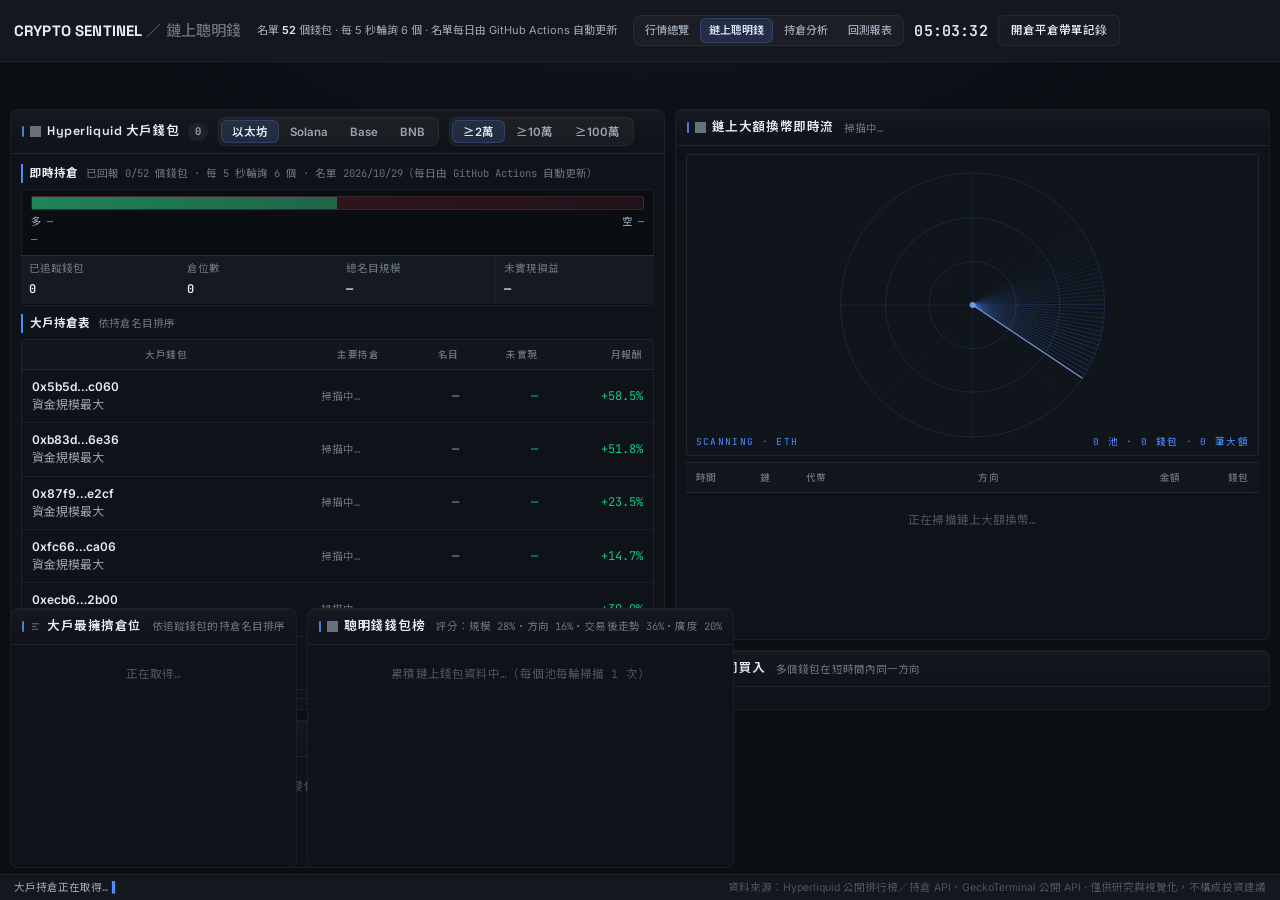
==== commit 2e6c76ea: "四頁介面一致性：標題列、間距節奏、數字對齊、sticky 表頭、互動與空狀態 在 assets/css/polish.css 加上一致性圖層（只覆蓋，不改既有結構）：  - 面板標題：四頁共用同一組 " ====
--- a/onchain.html
+++ b/onchain.html
@@ -21,7 +21,7 @@
   <div class="hud-brand">
     <h1><span class="dot"></span>CRYPTO SENTINEL <b>／ 鏈上聰明錢</b></h1>
   </div>
-  <div class="oc-status" id="ocListMeta">名單載入中…</div>
+  <div class="oc-status" id="ocListMeta">名單正在取得…</div>
   <div class="oc-actions">
   <nav class="pagenav">
     <a href="index.html"><i class="nd"></i>行情總覽</a>
@@ -131,7 +131,7 @@
   <section class="oc-col c">
     <div class="panel oc-bars">
       <div class="panel-head"><h2><i class="ic ic-book"></i>大戶最擁擠倉位</h2><span class="mini" id="coinMeta">依追蹤錢包的持倉名目排序</span></div>
-      <div class="chain-col"><div class="coin-bars" id="coinBars"><div class="empty">載入中…</div></div></div>
+      <div class="chain-col"><div class="coin-bars" id="coinBars"><div class="empty">正在取得…</div></div></div>
     </div>
 
     <div class="panel oc-wallets">
@@ -190,7 +190,7 @@
       if (!tk) return;
       const a = OC.hl.agg;
       const msgs = [
-        a && a.wallets ? '鏈上大戶 ' + a.wallets + ' 個錢包 / ' + a.positions + ' 個倉位：多 $' + U.money(a.longUsd) + '、空 $' + U.money(a.shortUsd) : '大戶持倉載入中…',
+        a && a.wallets ? '鏈上大戶 ' + a.wallets + ' 個錢包 / ' + a.positions + ' 個倉位：多 $' + U.money(a.longUsd) + '、空 $' + U.money(a.shortUsd) : '大戶持倉正在取得…',
         'DEX ' + OC.chainLabel(OC.dex.chain) + '：追蹤 ' + OC.dex.pools.length + ' 個熱門池 · 已收 ' + OC.dex.trades.length + ' 筆大額 · ' + OC.dex.wallets.size + ' 個錢包',
         '倉位變化事件 ' + OC.hl.events.length + ' 筆 · 錢包評分樣本 ' + OC.dex.wallets.size + ' 個'
       ];
--- a/assets/css/polish.css
+++ b/assets/css/polish.css
@@ -97,3 +97,152 @@
   .chart-stats b { font-size: 12px }
   .oc-note { max-height: 72px; overflow-y: auto; padding-block: 6px }
 }
+
+/* ══════════════════════════════════════════════════════════════════════
+   2. 四頁介面一致性（看起來像同一個產品）
+   ══════════════════════════════════════════════════════════════════════ */
+
+/* ── 面板標題：高度、字級、圖示對齊、右側 mini 色階四頁同一套 ────────── */
+.panel-head,
+.oc-col > .panel > .panel-head,
+.ps-block > .panel-head,
+.rp-page > .panel > .panel-head {
+  min-height: var(--cs-head-h);
+  padding: 7px var(--cs-pad-x) !important;
+  gap: 6px 10px;
+  align-items: center;
+}
+.panel-head h2 {
+  display: inline-flex;
+  align-items: center;
+  gap: 6px;
+  font-size: 12.5px !important;
+  line-height: 1.25 !important;
+  letter-spacing: .045em !important;
+}
+.panel-head h2 i.ic { flex: 0 0 auto; align-self: center }
+.panel-head h2 .count { margin-left: 2px; line-height: 1.5 }
+/* 右側的補充說明：色階與字級一致，太長就省略而不是把標題列撐成兩行 */
+.panel-head .mini,
+.panel-head > .mini {
+  font-size: 10.5px !important;
+  color: var(--p-t3, #68717e) !important;
+  line-height: 1.35 !important;
+  letter-spacing: .01em;
+  white-space: nowrap;
+  overflow: hidden;
+  text-overflow: ellipsis;
+  min-width: 0;
+}
+
+/* ── 間距節奏：面板內距／面板間距／KPI 磚間距共用同一組變數 ─────────────
+   四頁的容器 gap 本來就都是 10px（已實測），這裡把它固定下來，
+   未來調整只改 :root 一處。 */
+.layout,
+.oc-page,
+.sg-page,
+.rp-page,
+.entry-wrap,
+.row2,
+.ps-split,
+.ps-cols,
+.ps-cols > .ps-col,
+.oc-col { gap: var(--cs-gap) }
+.panel-foot { padding: 5px var(--cs-pad-x) }
+.kpi-grid .kpi,
+.kpi { padding: var(--cs-pad-y) var(--cs-pad-x) }
+
+/* ── 數字對齊：表格與數值欄一律等寬數字、靠右 ─────────────────────── */
+table { font-variant-numeric: tabular-nums }
+td, th { font-variant-numeric: tabular-nums }
+th.ta-r, td.ta-r, .ta-r { text-align: right }
+th.ta-c, td.ta-c, .ta-c { text-align: center }
+.kpi b, .stat b, .mini-stats b, .entry-stats b, .agg-stats b, .nf-item b,
+.liq-sum b, .ps-rhead, .rp-tk-sum, .sg-daily b, .hl td.ta-r, .book td.ta-r {
+  font-variant-numeric: tabular-nums;
+}
+
+/* ── 掃描表篩選列：勾選框不要被搜尋框的最小寬度規則撐開 ────────────────
+   pro.css 的 `.scan-filter input { min-width: 80px }`（為了讓搜尋框縮得下去）
+   同時命中了「僅合約」的 checkbox，實測它被撐成 80px 寬，
+   把右邊的「★ 收藏」擠出面板外、被 .panel 的 overflow:hidden 裁掉。
+   勾選框另外給固定尺寸，篩選列本身允許換行當作保險（寧可換行也不要裁字）。 */
+.scan-filter { flex-wrap: wrap; row-gap: 6px }
+.scan-filter input[type="checkbox"],
+.scan-filter input[type="radio"],
+.rp-tools input[type="checkbox"],
+.rp-tools input[type="radio"] {
+  min-width: 0 !important;
+  width: 14px !important;
+  height: 14px !important;
+  flex: 0 0 auto;
+}
+
+/* ── 即時流水線的時間欄：欄寬要放得下 8 字元的等寬時間戳 ──────────────
+   實測 11px 等寬字的 "07:46:01" 需要 53px，但清算流是 46px（字被擠出格線
+   壓到「多殺／空軋」欄）、巨鯨列表是 52px（差 1px）。
+   四個頁面的即時流水都用同一組欄寬：時間 58px，與鏈上頁既有的 58px 一致。 */
+.tape-head, .trow { grid-template-columns: 58px 34px minmax(0, 1fr) minmax(0, 1fr) minmax(0, 1fr) }
+.lrow { grid-template-columns: 58px 40px minmax(0, 1fr) minmax(0, 1fr) }
+.trow .t, .lrow .t, .ctrow .t, .hle .t { white-space: nowrap; font-variant-numeric: tabular-nums }
+
+/* ── Sticky 表頭：四頁同一套（底色、毛玻璃、底部髮絲線）────────────── */
+.scan thead th,
+table.hl thead th,
+table.sg thead th,
+.chain-tape-head,
+.tape-head {
+  position: sticky;
+  top: 0;
+  z-index: 3;
+  background: rgba(19, 23, 30, .95) !important;
+  -webkit-backdrop-filter: blur(8px);
+  backdrop-filter: blur(8px);
+  border-bottom: 1px solid var(--cs-line) !important;
+}
+
+/* ── 互動狀態：hover／鍵盤 focus-visible／active ─────────────────────
+   焦點框要看得出來但不明亮刺眼：2px 柔藍外框 + 極淡光暈。 */
+*:focus-visible {
+  outline: 2px solid rgba(122, 168, 255, .5) !important;
+  outline-offset: 1px;
+  box-shadow: 0 0 0 3px rgba(91, 140, 255, .16) !important;
+  border-radius: var(--r6);
+}
+button, .seg button, .ghost, .chip-toggle, .entry-btn, .oc-back, .pagenav a { transition: color .15s, background-color .15s, border-color .15s, transform .09s }
+button:active, .seg button:active, .ghost:active, .chip-toggle:active,
+.entry-btn:active, .oc-back:active, .fstar:active, .fstar-big:active {
+  transform: translateY(.5px);
+}
+button:disabled, .ghost:disabled {
+  opacity: .45;
+  cursor: not-allowed;
+  transform: none;
+}
+/* 點得到但目前沒被選取的分段鈕／列：hover 一致 */
+.seg button:hover:not(.on) { color: var(--p-t1, #e6ebf2) }
+tbody tr:hover td { transition: background .12s }
+
+/* ── 空狀態與載入中文字：同一種寫法與色階 ─────────────────────────── */
+.empty {
+  color: var(--p-t4, #4c545f) !important;
+  font-size: 11.5px !important;
+  line-height: 1.5;
+  letter-spacing: .01em;
+  padding: 12px;
+  text-align: center;
+}
+td.empty, .rp-empty { line-height: 1.6 }
+
+/* ── 捲軸：四頁一致（細、深色、軌道透明）───────────────────────────── */
+* { scrollbar-width: thin; scrollbar-color: rgba(255, 255, 255, .16) transparent }
+::-webkit-scrollbar { width: 9px; height: 9px }
+::-webkit-scrollbar-track { background: transparent }
+::-webkit-scrollbar-thumb {
+  background: rgba(255, 255, 255, .13) !important;
+  border-radius: 999px;
+  border: 2px solid transparent;
+  background-clip: padding-box;
+}
+::-webkit-scrollbar-thumb:hover { background: rgba(255, 255, 255, .22) !important; background-clip: padding-box }
+::-webkit-scrollbar-corner { background: transparent }
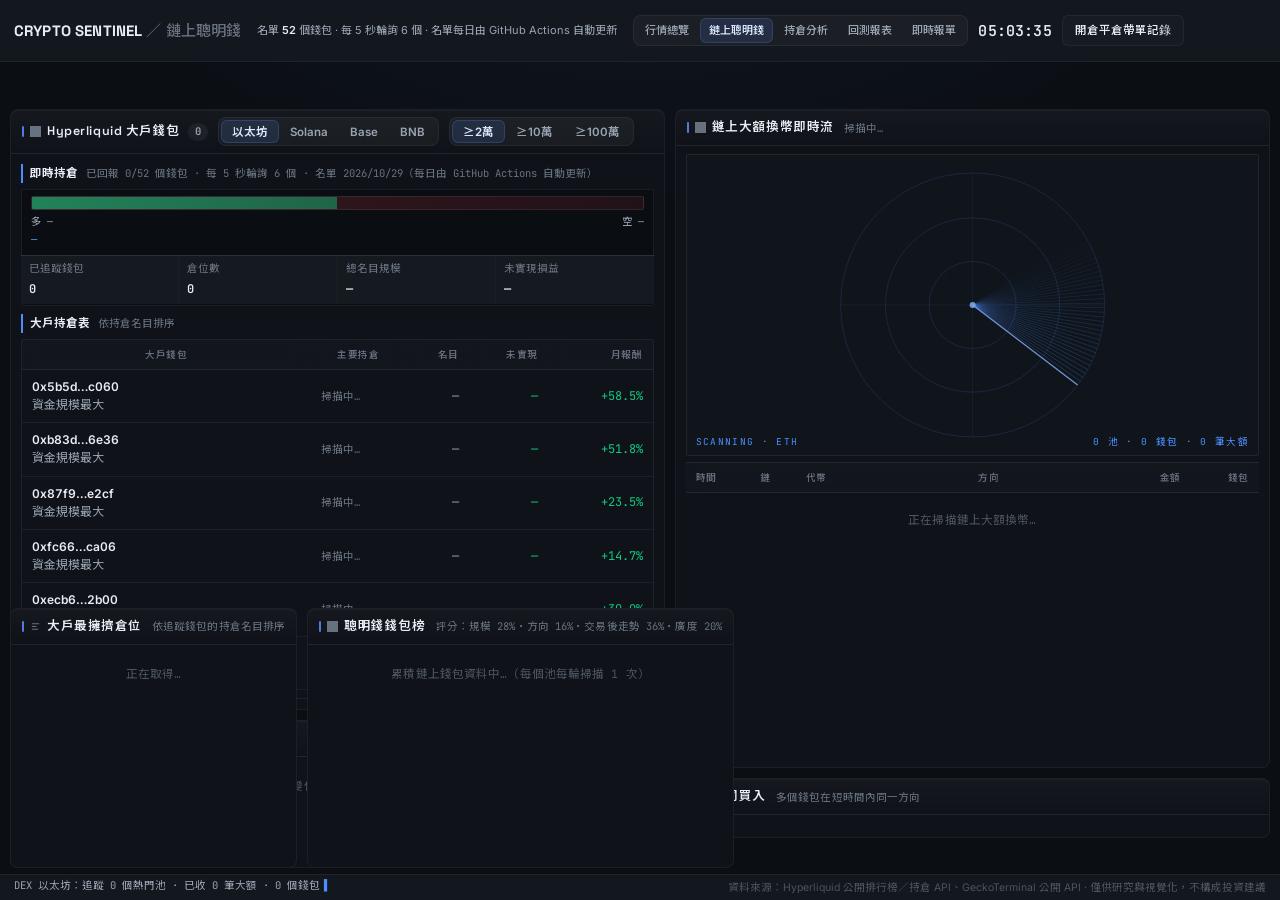
==== commit 1073f351: "導覽列補上「即時報單」連結（orders.html）：先前該頁已上線但四頁導覽都沒接，使用者找不到；五頁導覽現已互通" ====
--- a/onchain.html
+++ b/onchain.html
@@ -28,6 +28,7 @@
     <a href="onchain.html" class="on"><i class="nd"></i>鏈上聰明錢</a>
     <a href="signals.html"><i class="nd"></i>持倉分析</a>
     <a href="report.html"><i class="nd"></i>回測報表</a>
+    <a href="orders.html"><i class="nd"></i>即時報單</a>
   </nav>
     <div class="clock"><span id="ocClock">--:--:--</span><small id="ocDate">台北</small></div>
     <a class="oc-back" href="signals.html">開倉平倉帶單記錄</a>
--- a/assets/css/polish.css
+++ b/assets/css/polish.css
@@ -178,12 +178,14 @@
   flex: 0 0 auto;
 }
 
-/* ── 即時流水線的時間欄：欄寬要放得下 8 字元的等寬時間戳 ──────────────
-   實測 11px 等寬字的 "07:46:01" 需要 53px，但清算流是 46px（字被擠出格線
-   壓到「多殺／空軋」欄）、巨鯨列表是 52px（差 1px）。
-   四個頁面的即時流水都用同一組欄寬：時間 58px，與鏈上頁既有的 58px 一致。 */
-.tape-head, .trow { grid-template-columns: 58px 34px minmax(0, 1fr) minmax(0, 1fr) minmax(0, 1fr) }
-.lrow { grid-template-columns: 58px 40px minmax(0, 1fr) minmax(0, 1fr) }
+/* ── 即時流水線的欄寬：時間與價格都要放得下 8 字元 ────────────────────
+   實測 11px 等寬字 "07:46:01" 與 "77,070.6" 各需要 53px。
+   原本時間欄是 46px（清算流）／52px（巨鯨列表）→ 字被擠出格線壓到下一個欄位；
+   而把價格欄寫成 1fr 又會在右欄最窄的 1221~1360px 這一帶被壓到 46px（同樣疊字）。
+   所以：時間與方向給固定寬，價格欄的權重調高（1.18），其餘兩欄平均分掉剩下來的。
+   三欄版面右欄約 296px 時實測 54 + 30 + 55 + 47 + 47，全部放得下。 */
+.tape-head, .trow { grid-template-columns: 54px 30px minmax(0, 1.18fr) minmax(0, 1fr) minmax(0, 1fr) }
+.lrow { grid-template-columns: 54px 30px minmax(0, 1fr) minmax(0, 1fr) }
 .trow .t, .lrow .t, .ctrow .t, .hle .t { white-space: nowrap; font-variant-numeric: tabular-nums }
 
 /* ── Sticky 表頭：四頁同一套（底色、毛玻璃、底部髮絲線）────────────── */
@@ -234,6 +236,69 @@
 }
 td.empty, .rp-empty { line-height: 1.6 }
 
+/* ══════════════════════════════════════════════════════════════════════
+   3. 載入時不跳版（layout shift）
+   ──────────────────────────────────────────────────────────────────────
+   這些容器在資料到齊前是空的，資料一到就長高，把下面整片內容往下推。
+   實測（1440×900，修正前）載入期間長高最多的是：
+     行情總覽 聰明錢壓力計 +299px、巨鯨即時動向 +178px、異常事件 +64px
+     持倉分析 持倉方向總覽 +570px（其中幣種表 +351、排行條 +204）
+   這裡先把「最終大小」保留起來，資料到了只換內容、不換高度。
+   ══════════════════════════════════════════════════════════════════════ */
+/* 行情總覽 */
+.smart-panel .comp-list { min-height: 186px }
+.chart-panel .chart-stats { min-height: 56px }
+.chart-panel .canvas-wrap { min-height: 210px }
+.heat-panel .canvas-wrap { min-height: 168px }
+.book-panel .book-cols { min-height: 180px }
+.whale-panel .tape { min-height: 150px }
+.liq-panel .tape { min-height: 92px }
+.liq-panel .liq-sum { min-height: 54px }
+.alert-panel .alert-list { min-height: 96px }
+.pos-panel .oi-chart { min-height: 64px }
+.pos-panel .signal-box { min-height: 84px }
+.entry-wrap .entry-stats { min-height: 52px }
+
+/* 鏈上聰明錢 */
+.hl-table-wrap { min-height: 210px }
+.chain-tape { min-height: 150px }
+.wallet-list { min-height: 120px }
+.coin-bars { min-height: 84px }
+.hl-events { min-height: 96px }
+/* 兩欄／單欄時面板改成依內容高度（見第 1 節），即時流水與錢包榜會
+   隨著成交筆數一路長高把下面推走，這裡先把高度留起來。 */
+@media (max-width: 1560px) {
+  .oc-col .chain-tape { min-height: 258px }
+  .oc-col .wallet-list { min-height: 190px }
+}
+
+/* 持倉分析 */
+.kpi-grid { min-height: 72px }
+.ps-tw-coin { min-height: 320px }
+.ps-ranks .ps-bars { min-height: 244px }
+.ps-tw-open, .ps-tw-ledger { min-height: 280px }
+.ps-feed { min-height: 140px }
+.ps-hist { min-height: 200px }
+.ps-wgrid { min-height: 140px }
+.sg-daily { min-height: 140px }
+
+/* 回測報表 */
+#rpAggBody, #rpDistBody, #rpStrBody { min-height: 168px }
+#rpTkBody, #rpWalBody { min-height: 200px }
+#rpMethodBody { min-height: 120px }
+
+/* ── 底部狀態列：跑馬燈的內容盒要放得下中文的行框 ───────────────────
+   原本 .ticker 的內容盒只有 15px，中文行框會多出 2~5px 被 overflow:hidden
+   裁掉底部（實測 scrollHeight 17~20 > clientHeight 15）。
+   狀態列本身 26px 高、垂直置中，給 20px 的內容高度不會撐破版面。 */
+.statusbar .ticker, .statusbar .disc { min-height: 20px; line-height: 20px }
+/* 跑馬燈文字比狀態列還長時（窄螢幕常見）給省略號，而不是硬切一半 */
+.statusbar .ticker > span { display: inline-block; max-width: 100%; overflow: hidden; text-overflow: ellipsis; white-space: nowrap }
+
+/* 即時倉位異動的明細行：字串長度會隨幣價位數變動，超出一點點不要讓它
+   溢出格線壓到下一個欄位（整列有 title 可以看完整內容）。 */
+#psDiff .pse .d { min-width: 0; overflow: hidden; text-overflow: ellipsis; white-space: nowrap }
+
 /* ── 捲軸：四頁一致（細、深色、軌道透明）───────────────────────────── */
 * { scrollbar-width: thin; scrollbar-color: rgba(255, 255, 255, .16) transparent }
 ::-webkit-scrollbar { width: 9px; height: 9px }
